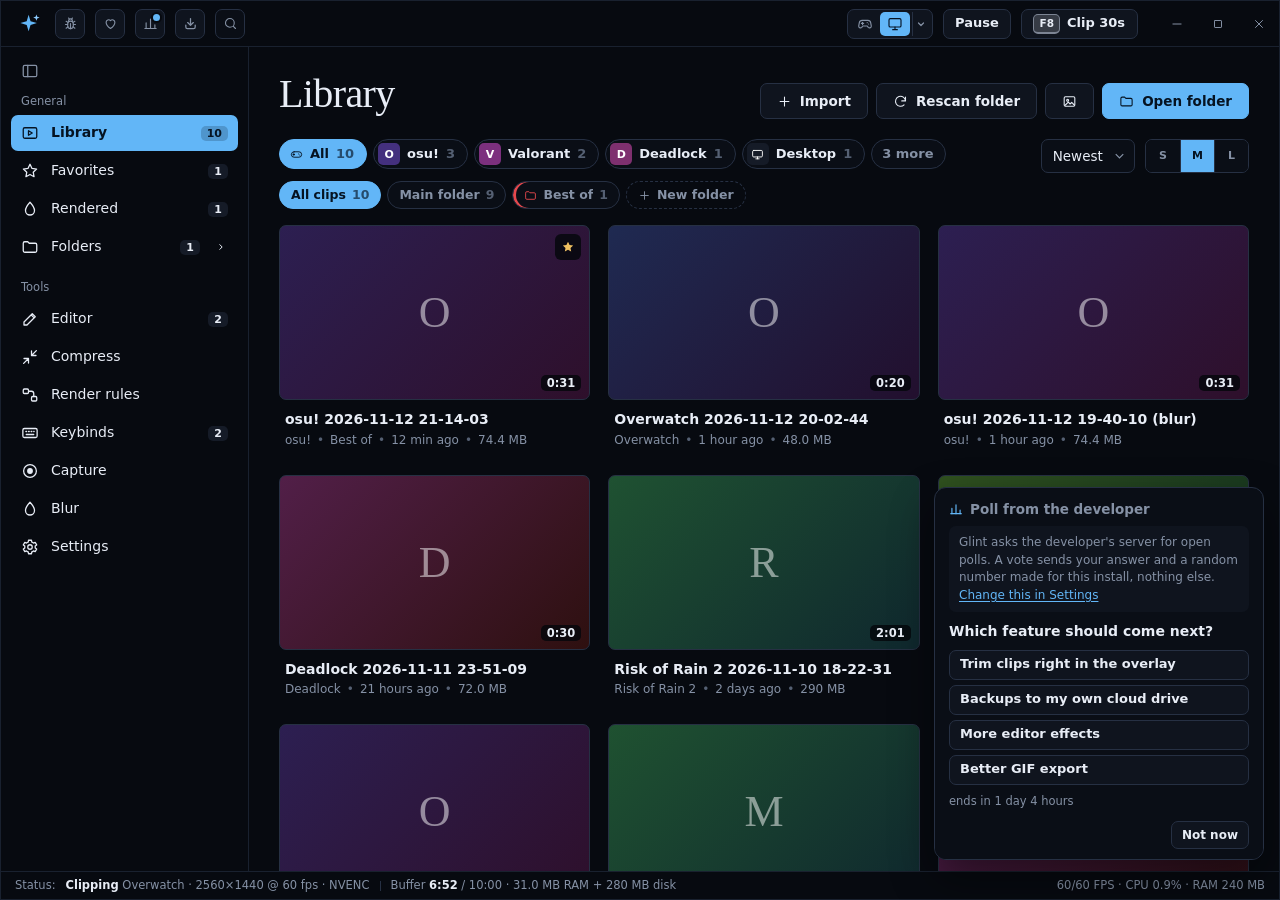
==== ui/index.html @ 8fbc4d4c "Game mode merge: README, changelog, and the border hint for GAME mode - README: the Windows 10 parag" ====
<!doctype html>
<html lang="en">
<head>
<meta charset="utf-8">
<meta name="viewport" content="width=device-width, initial-scale=1">
<title>Glint</title>
<link rel="stylesheet" href="style.css">
<link rel="stylesheet" href="editor.css">
<link rel="stylesheet" href="timeline.css">
<link rel="stylesheet" href="blurpage.css">
<link rel="stylesheet" href="jobs.css">
<link rel="stylesheet" href="importer.css">
<link rel="stylesheet" href="updater.css">
<link rel="stylesheet" href="bugreport.css">
<link rel="stylesheet" href="changelog.css">
<link rel="stylesheet" href="deps.css">
<link rel="stylesheet" href="library2.css">
<link rel="stylesheet" href="capture2.css">
<link rel="stylesheet" href="projects.css">
<link rel="stylesheet" href="compresspage.css">
<link rel="stylesheet" href="colorpick.css">
<link rel="stylesheet" href="naming.css">
<link rel="stylesheet" href="rules.css">
<link rel="stylesheet" href="gif.css">
<link rel="stylesheet" href="upscale.css">
<link rel="stylesheet" href="dropdown.css">
<link rel="stylesheet" href="overlays.css">
<link rel="stylesheet" href="canvas.css">
<link rel="stylesheet" href="keyframes.css">
<link rel="stylesheet" href="audiodev.css">
<link rel="stylesheet" href="capmode.css">
<link rel="stylesheet" href="media.css">
<link rel="stylesheet" href="workspace.css">
<link rel="stylesheet" href="feedback.css">
<link rel="stylesheet" href="clipsound.css">
<link rel="stylesheet" href="monpick.css">
<link rel="stylesheet" href="polls.css"><!-- polls -->
<link rel="stylesheet" href="backdrop.css">
<link rel="stylesheet" href="newtag.css">
<link rel="stylesheet" href="lang/ko.css">
<link rel="stylesheet" href="lang/el.css">
<style id="custom-css"></style>
</head>
<body>
<div id="app">
  <header class="topbar" data-tauri-drag-region>
    <div class="top-left">
      <!-- The logo opens What's new (changelog.js); its tooltip is the version. -->
      <span class="top-logo" id="ver" data-act="whats-new" data-sfx="open" role="button" tabindex="0"><svg class="logo" viewBox="0 0 48 48"><path d="M21 4l4.2 13.8L39 22l-13.8 4.2L21 40l-4.2-13.8L3 22l13.8-4.2z"/><path class="spark" d="M38 3l1.8 5.2L45 10l-5.2 1.8L38 17l-1.8-5.2L31 10l5.2-1.8z"/></svg></span>
      <!-- Filled by bugreport.js, updater.js and jobs.js. -->
      <div id="bug-slot"></div>
      <div id="fb-slot"></div><!-- feedback.js: the heart button -->
      <div id="polls-slot" hidden></div><!-- polls.js: polls from the developer -->
      <div id="update-slot"></div>
      <div id="jobs-slot"></div>
      <!-- An icon until it is clicked (or Ctrl K): it opens while it has the focus or holds text. -->
      <label class="search" id="search">
        <svg viewBox="0 0 24 24"><circle cx="11" cy="11" r="7"/><path d="m20 20-3.5-3.5"/></svg>
        <input id="q" data-sfx="none" type="text" placeholder="Search clips and games" data-i18n-ph="Search clips and games" spellcheck="false" autocomplete="off">
        <kbd>Ctrl K</kbd>
      </label>
    </div>
    <div class="top-actions">
      <!-- The GAME / DESKTOP switch, filled by capmode.js. -->
      <div id="capmode-slot"></div>
      <button id="btn-toggle" class="btn" data-hover>Pause</button>
      <button id="btn-clip" class="btn" data-hover>
        <span class="clip-keys"></span>
        <span class="clip-label">Clip 30s</span>
      </button>
      <!-- Window buttons make no interface sound. -->
      <div class="winctl" data-sfx="none">
        <button data-win="min" aria-label="Minimize"><svg viewBox="0 0 24 24"><path d="M5 12h14"/></svg></button>
        <button data-win="max" aria-label="Maximize"><svg viewBox="0 0 24 24"><rect x="6" y="6" width="12" height="12" rx="1"/></svg></button>
        <button data-win="close" aria-label="Close"><svg viewBox="0 0 24 24"><path d="M6 6l12 12M18 6 6 18"/></svg></button>
      </div>
    </div>
  </header>

  <aside class="side">
    <!-- Folds the sidebar to a strip of icons; it stays the strip's top icon. -->
    <button class="side-toggle" id="side-toggle" data-act="side-toggle"><svg viewBox="0 0 24 24"><rect x="3" y="4.500" width="18" height="15" rx="2"/><path d="M9 4.500v15"/></svg></button>
    <div class="nav-label" data-i18n="General">General</div>
    <!-- Library, Favorites, Rendered, then Folders: a row that unfolds the folder list under it. -->
    <nav id="nav-general"></nav>
    <div class="nav-label" data-i18n="Tools">Tools</div>
    <nav id="nav-tools"></nav>
  </aside>

  <main id="view"></main>

  <footer class="statusbar">
    <span data-i18n="Status:">Status:</span>
    <span id="sb-state">—</span>
    <span class="sb-sep"></span>
    <span id="sb-buffer"></span>
    <span class="sb-right" id="sb-load"></span>
  </footer>
</div>

<div id="selbar" class="selbar" hidden></div>
<div id="menu" class="menu" hidden></div>
<div id="modal" class="modal" hidden></div>
<div id="confirm" class="confirm" hidden></div>
<div id="flash" class="flash" hidden></div>

<script src="i18n.js"></script>
<script src="lang/ko-app.js"></script>
<script src="lang/ko-editor.js"></script>
<script src="lang/ko-update.js"></script>
<script src="lang/ko-buffer.js"></script>
<script src="lang/ko-editor2.js"></script>
<script src="lang/ko-timeline2.js"></script>
<script src="lang/ko-shell.js"></script>
<script src="lang/ko-bug.js"></script>
<script src="lang/ko-marks.js"></script>
<script src="lang/ko-ui3.js"></script>
<script src="lang/ko-trim.js"></script>
<script src="lang/ko-mon.js"></script>
<script src="lang/ko-rel11.js"></script>
<script src="lang/ko-gameaudio.js"></script>
<script src="lang/ko-deps.js"></script>
<script src="lang/ko-ui4.js"></script>
<script src="lang/ko-join.js"></script>
<script src="lang/ko-join2b.js"></script>
<script src="lang/ko-join2.js"></script>
<script src="lang/ko-parts.js"></script>
<script src="lang/ko-lib2.js"></script>
<script src="lang/ko-icons.js"></script>
<script src="lang/ko-cap2.js"></script>
<script src="lang/ko-proj.js"></script>
<script src="lang/ko-projb.js"></script>
<script src="lang/ko-comp.js"></script>
<script src="lang/ko-color.js"></script>
<script src="lang/ko-name2.js"></script>
<script src="lang/ko-ui5.js"></script>
<script src="lang/ko-preset.js"></script>
<script src="lang/ko-ui6.js"></script>
<script src="lang/el-app.js"></script>
<script src="lang/el-editor.js"></script>
<script src="lang/el-update.js"></script>
<script src="lang/el-buffer.js"></script>
<script src="lang/el-editor2.js"></script>
<script src="lang/el-timeline2.js"></script>
<script src="lang/el-shell.js"></script>
<script src="lang/el-bug.js"></script>
<script src="lang/el-marks.js"></script>
<script src="lang/el-ui3.js"></script>
<script src="lang/el-trim.js"></script>
<script src="lang/el-mon.js"></script>
<script src="lang/el-rel11.js"></script>
<script src="lang/el-gameaudio.js"></script>
<script src="lang/el-deps.js"></script>
<script src="lang/el-ui4.js"></script>
<script src="lang/el-join.js"></script>
<script src="lang/el-join2b.js"></script>
<script src="lang/el-join2.js"></script>
<script src="lang/el-parts.js"></script>
<script src="lang/el-lib2.js"></script>
<script src="lang/el-icons.js"></script>
<script src="lang/el-cap2.js"></script>
<script src="lang/el-proj.js"></script>
<script src="lang/el-projb.js"></script>
<script src="lang/el-comp.js"></script>
<script src="lang/el-color.js"></script>
<script src="lang/el-name2.js"></script>
<script src="lang/el-ui5.js"></script>
<script src="lang/el-preset.js"></script>
<script src="lang/el-ui6.js"></script>
<script src="lang/ko-rules.js"></script>
<script src="lang/el-rules.js"></script>
<script src="lang/ko-gif.js"></script>
<script src="lang/el-gif.js"></script>
<script src="lang/ko-upscale.js"></script>
<script src="lang/el-upscale.js"></script>
<script src="lang/ko-drop.js"></script>
<script src="lang/el-drop.js"></script>
<script src="lang/ko-tl3.js"></script>
<script src="lang/el-tl3.js"></script>
<script src="lang/ko-ovl.js"></script>
<script src="lang/el-ovl.js"></script>
<script src="lang/ko-cv.js"></script>
<script src="lang/el-cv.js"></script>
<script src="lang/ko-rc.js"></script>
<script src="lang/el-rc.js"></script> 
<script src="lang/ko-kf.js"></script>
<script src="lang/el-kf.js"></script> 
<script src="lang/ko-aud.js"></script>
<script src="lang/el-aud.js"></script> 
<script src="lang/ko-cap.js"></script>
<script src="lang/el-cap.js"></script>
<script src="lang/ko-tl4.js"></script>
<script src="lang/el-tl4.js"></script>
<script src="lang/ko-tl5.js"></script>
<script src="lang/el-tl5.js"></script>
<script src="lang/ko-tl6.js"></script>
<script src="lang/el-tl6.js"></script>
<script src="lang/ko-pj2.js"></script>
<script src="lang/el-pj2.js"></script>
<script src="lang/ko-tl7.js"></script>
<script src="lang/el-tl7.js"></script>
<script src="lang/ko-tl8.js"></script>
<script src="lang/el-tl8.js"></script>
<script src="lang/ko-pj3.js"></script>
<script src="lang/el-pj3.js"></script>
<script src="lang/ko-tl9.js"></script>
<script src="lang/el-tl9.js"></script>
<script src="lang/ko-zm1.js"></script>
<script src="lang/el-zm1.js"></script>
<script src="lang/ko-sp1.js"></script>
<script src="lang/el-sp1.js"></script>
<script src="lang/ko-ex2.js"></script>
<script src="lang/el-ex2.js"></script>
<script src="lang/ko-rw1.js"></script>
<script src="lang/el-rw1.js"></script>
<script src="lang/ko-lk1.js"></script>
<script src="lang/el-lk1.js"></script>
<script src="lang/ko-ws2.js"></script>
<script src="lang/el-ws2.js"></script>
<script src="lang/ko-med2.js"></script>
<script src="lang/el-med2.js"></script>
<script src="lang/ko-med.js"></script>
<script src="lang/el-med.js"></script>
<script src="lang/ko-ws.js"></script>
<script src="lang/el-ws.js"></script>
<script src="lang/ko-fb.js"></script>
<script src="lang/el-fb.js"></script>
<script src="lang/ko-gd1.js"></script>
<script src="lang/el-gd1.js"></script>
<script src="lang/ko-gd2.js"></script>
<script src="lang/el-gd2.js"></script>
<script src="lang/ko-gd3.js"></script>
<script src="lang/el-gd3.js"></script>
<script src="lang/ko-pl1.js"></script><!-- polls -->
<script src="lang/el-pl1.js"></script>
<script src="mock.js"></script>
<script src="themes.js"></script>
<script src="editmodel.js"></script>
<script src="timeline.js"></script>
<script src="editor.js"></script>
<script src="jobs.js"></script>
<script src="join.js"></script>
<script src="importer.js"></script>
<script src="blurpage.js"></script>
<script src="polish.js"></script>
<script src="library2.js"></script>
<script src="capture2.js"></script>
<script src="projects.js"></script>
<script src="compresspage.js"></script>
<script src="colorpick.js"></script>
<script src="naming.js"></script>
<script src="gif.js"></script>
<script src="upscale.js"></script>
<script src="rules.js"></script>
<script src="overlays.js"></script>
<script src="canvas.js"></script>
<script src="keyframes.js"></script>
<script src="zoom.js"></script>
<script src="audiodev.js"></script>
<script src="capmode.js"></script>
<script src="monpick.js"></script>
<script src="media.js"></script>
<script src="workspace.js"></script>
<script src="feedback.js"></script>
<script src="clipsound.js"></script>
<script src="app.js"></script>
<script src="thumbsrefresh.js"></script><!-- thumbs-refresh -->
<script src="lang/ko-th1.js"></script><!-- thumbs-refresh -->
<script src="lang/el-th1.js"></script><!-- thumbs-refresh -->
<script src="lang/ko-bd1.js"></script>
<script src="lang/el-bd1.js"></script>
<script src="lang/ko-nw1.js"></script>
<script src="lang/el-nw1.js"></script>
<script src="backdrop.js"></script>
<script src="deps.js"></script>
<script src="updater.js"></script>
<script src="polls.js"></script><!-- polls -->
<script src="bugreport.js"></script>
<script src="sfx.js"></script>
<script src="changelog.js"></script>
<script src="newtag.js"></script>
<script src="dropdown.js"></script>
<script src="numbox.js"></script>
</body>
</html>
---- ui/style.css ----
:root {
  --bg: #070a10;
  --panel: #0a0e16;
  --raised: #0f141e;
  --raised-2: #151b27;
  --line: #19212f;
  --line-2: #263043;
  --text: #e8edf6;
  --muted: #8591a5;
  --dim: #556073;
  --accent: #62b6f7;
  --accent-2: #8ccbff;
  --accent-ink: #051322;
  --danger: #f2777a;
  --ok: #5fd39a;
  --warn: #f0c060;
  --radius: 7px;
  --serif: "Instrument Serif", "Sitka Display", "Sitka Heading", Cambria, Georgia, serif;
  --sans: "Geist", "Segoe UI Variable Text", "Segoe UI", system-ui, sans-serif;
  --mono: "Cascadia Mono", Consolas, monospace;
}

* { box-sizing: border-box; }
html, body { height: 100%; margin: 0; }
body {
  background: var(--bg);
  color: var(--text);
  font: 13.5px/1.4 var(--sans);
  overflow: hidden;
  user-select: none;
  -webkit-font-smoothing: antialiased;
}
button, input, select { font: inherit; color: inherit; }
svg { width: 18px; height: 18px; fill: none; stroke: currentColor; stroke-width: 1.7; stroke-linecap: round; stroke-linejoin: round; flex: none; }
/* Selected text takes the theme's accent instead of the system blue. A third of it over the dark
   page keeps the text readable whether the accent is a color or white (the Mono theme). */
::selection { background: color-mix(in srgb, var(--accent) 32%, transparent); color: var(--text); }
::-webkit-scrollbar { width: 10px; }
::-webkit-scrollbar-thumb { background: var(--line-2); border-radius: 6px; border: 2px solid var(--bg); }
::-webkit-scrollbar-thumb:hover { background: color-mix(in srgb, var(--line-2) 72%, var(--text)); }

/* Top bar 46, sidebar 248 (folded 60), status bar 28: the same proportions as Kite. */
#app {
  display: grid;
  grid-template: 46px 1fr 28px / 248px 1fr;
  grid-template-areas: "top top" "side main" "status status";
  height: 100vh;
  border: 1px solid var(--line);
}

/* ---------- top bar ---------- */
/* Gaps and buttons scale with the window width (vw), so the bar still fits on one line at the
   smallest window, also at a large Interface size (980 px at 150% is about 650 CSS px). At 653 px,
   with the search box open (30vw), everything adds up to about 625 px. */
.topbar { grid-area: top; display: flex; align-items: center; justify-content: space-between; gap: 8px; padding: 0 0 0 10px; border-bottom: 1px solid var(--line); }
.top-left { display: flex; align-items: center; gap: clamp(6px, .8vw, 10px); min-width: 0; }
/* The logo sits over the sidebar's icon column: its centre 29 px from the left (10 + 4 + 30 / 2),
   like the nav icons (10 + 10 + 18 / 2) and the sidebar's fold button. Its box is 30 px square
   (the height of the top bar's buttons) so it stays a comfortable target: it opens What's new. */
.top-logo { display: grid; place-items: center; flex: none; width: 30px; height: 30px; margin: 0 0 0 4px; border-radius: var(--radius); }
.top-logo .logo { width: 22px; height: 22px; }
.search { display: flex; align-items: center; gap: 8px; width: 340px; height: 34px; padding: 0 9px 0 11px; background: var(--panel); border: 1px solid var(--line-2); border-radius: var(--radius); color: var(--muted); }
.search > svg { width: 15px; height: 15px; }
/* In the top bar the search box is only its icon until it is clicked or holds text (.open).
   Open, it takes at most 30% of the window and gives way first when the bar runs short.
   Closed it is a 30 px square, the height of the top bar's buttons, with the icon in its centre. */
.topbar .search { flex: 0 1 auto; width: min(320px, 30vw); min-width: 30px; height: 30px; padding: 0 8px 0 10px; overflow: hidden; transition: width .16s ease-out; }
.topbar .search:not(.open) { width: 30px; padding: 0; gap: 0; justify-content: center; cursor: pointer; }
.topbar .search:not(.open):hover { color: var(--text); border-color: color-mix(in srgb, var(--line-2) 72%, var(--text)); }
/* The field is taken out of the row while closed, so nothing pushes the icon off centre. It can still take the focus (Ctrl K, a click on the label). */
.topbar .search { position: relative; }
.topbar .search:not(.open) input { position: absolute; left: 0; top: 0; width: 1px; height: 1px; padding: 0; opacity: 0; pointer-events: none; }
.topbar .search:not(.open) kbd { display: none; }
.topbar .search kbd { font-size: 10px; padding: 1px 5px; }
.search:focus-within { border-color: var(--accent); }
.search input { flex: 1; min-width: 0; background: none; border: 0; outline: 0; color: var(--text); }
.search input::placeholder { color: var(--muted); }
/* Number boxes: the app's own look everywhere. The browser's spin arrows are gone; two small arrows are drawn
   at the right edge and numbox.js makes them step (press, or hold to repeat). The editor's time boxes
   (.ov-time) share the box. A .field keeps its own size; the color picker's small fields have no arrows. */
input[type="number"]::-webkit-inner-spin-button, input[type="number"]::-webkit-outer-spin-button { appearance: none; margin: 0; }
input[type="number"], input.ov-time { appearance: textfield; color: var(--text); background-color: var(--panel); border: 1px solid var(--line-2); border-radius: var(--radius); outline: 0; font-variant-numeric: tabular-nums; }
input[type="number"]:not(.field), input.ov-time { height: 28px; padding: 0 8px; }
input[type="number"]:focus, input.ov-time:focus { border-color: var(--accent); }
input[type="number"]:disabled { opacity: .5; }
input[type="number"]:not([data-native]) { padding-right: 20px; background-image: url("data:image/svg+xml,%3Csvg xmlns='http://www.w3.org/2000/svg' viewBox='0 0 8 16'%3E%3Cpath d='M1.2 6 4 3.2 6.8 6M1.2 10 4 12.8 6.8 10' fill='none' stroke='%238591a5' stroke-width='1.5' stroke-linecap='round' stroke-linejoin='round'/%3E%3C/svg%3E"); background-repeat: no-repeat; background-position: right 6px center; background-size: 8px 16px; }
input[type="number"].nb-arrow { cursor: pointer; }
.cpk input[type="number"] { padding-right: 6px; background-image: none; }
kbd { font: 600 11px var(--sans); padding: 2px 6px; border-radius: 5px; background: var(--raised-2); color: var(--text); border: 1px solid var(--line-2); white-space: nowrap; }
.top-actions { display: flex; align-items: center; gap: clamp(6px, .75vw, 10px); flex: none; height: 100%; }
.top-actions > .btn { padding: 0 clamp(9px, .9vw, 12px); }
.winctl { display: flex; height: 100%; margin-left: clamp(2px, .7vw, 10px); }
.winctl button { width: clamp(34px, 3.2vw, 46px); height: 100%; background: none; border: 0; color: var(--muted); display: grid; place-items: center; cursor: pointer; }
.winctl button:hover { background: var(--raised-2); color: var(--text); }
.winctl button[data-win="close"]:hover { background: #c4313a; color: #fff; }
.winctl svg { width: 14px; height: 14px; }
/* The clip button: an ordinary (not filled) button, "[F8] Clip 30s", the key(s) of its keybind as keycaps
   (app.js renderChrome; its tooltip is the full sentence). A long combination is cut short rather than
   pushing the window buttons away, and in narrow windows the keycaps go: "Clip 30s" alone is short. */
#btn-clip { max-width: 280px; gap: 7px; transition: background-color .12s, border-color .12s, box-shadow .12s; }
#btn-clip .clip-keys { display: inline-flex; align-items: center; gap: 3px; min-width: 0; overflow: hidden; }
#btn-clip .clip-keys[hidden] { display: none; }
#btn-clip .clip-label { flex: none; }
#btn-clip:not(:disabled):hover { background: var(--raised-2); border-color: color-mix(in srgb, var(--accent) 60%, var(--line-2)); box-shadow: 0 0 0 1px color-mix(in srgb, var(--accent) 22%, transparent); }
#btn-clip:not(:disabled):active { background: var(--raised); transform: translateY(1px); }
/* Paused: the button is plainly off, but its keycaps and words stay readable (no .btn:disabled fade). */
#btn-clip:disabled { opacity: 1; color: var(--muted); background: var(--panel); border-color: var(--line-2); }
/* A keycap: its own border, a face a little lighter than the button, a thicker bottom edge. */
#btn-clip .kc { display: inline-grid; place-items: center; flex: none; min-width: 20px; height: 20px; padding: 0 5px; box-sizing: border-box;
  font: 700 10.5px/1 var(--sans); color: var(--text); border-radius: 5px;
  background: color-mix(in srgb, var(--raised-2) 86%, #fff);
  /* One edge color all round, the bottom edge thicker: it used to be darker than the button under it,
     so the keycap seemed to lose its color at the bottom (the owner's report, 0.1.24). */
  border: 1px solid color-mix(in srgb, var(--line-2) 55%, var(--text)); border-bottom-width: 2px; }
#btn-clip:not(:disabled):active .kc { border-bottom-width: 1px; margin-top: 1px; }
#btn-clip:disabled .kc { color: var(--muted); }
@media (max-width: 920px) {
  #btn-clip .clip-keys { display: none; }
}

.btn { display: inline-flex; align-items: center; gap: 8px; height: 34px; padding: 0 14px; background: var(--raised); border: 1px solid var(--line-2); border-radius: var(--radius); font-weight: 600; font-size: 13px; cursor: pointer; white-space: nowrap; }
.btn:hover { background: var(--raised-2); border-color: color-mix(in srgb, var(--line-2) 72%, var(--text)); }
.btn:disabled { opacity: .45; cursor: default; }
.btn.primary { background: var(--accent); border-color: var(--accent); color: var(--accent-ink); }
.btn.primary:hover { background: var(--accent-2); border-color: var(--accent-2); }
.btn.danger:hover { background: #3a1519; border-color: #7a2c33; color: var(--danger); }
.btn.sm { height: 28px; padding: 0 10px; font-size: 12px; }
.btn.wide { width: 100%; justify-content: center; }
.btn svg { width: 15px; height: 15px; }
.btn.sm svg { width: 14px; height: 14px; }
/* Every button in the top bar (bug, update, renders, Pause, Clip) is 30 px high, like the search box. */
.topbar .btn { height: 30px; font-size: 13px; }

/* ---------- sidebar ---------- */
.side { grid-area: side; display: flex; flex-direction: column; padding: 8px 10px 10px; border-right: 1px solid var(--line); overflow-y: auto; overflow-x: hidden; }
.logo { width: 32px; height: 32px; fill: var(--accent); stroke: none; }
.logo .spark { fill: var(--accent-2); }
.nav-label { color: var(--muted); font-size: 11.5px; font-weight: 500; padding: 4px 10px 6px; white-space: nowrap; }
nav { display: flex; flex-direction: column; gap: 2px; margin-bottom: 10px; }
.nav-item { display: flex; align-items: center; gap: 12px; height: 36px; padding: 0 10px; border: 0; border-radius: var(--radius); background: none; font-size: 14px; font-weight: 500; color: var(--text); cursor: pointer; text-align: left; white-space: nowrap; flex: none; }
.nav-item:hover { background: var(--raised); }
.nav-item.active { background: var(--accent); color: var(--accent-ink); font-weight: 600; }
.nav-item span.label { flex: 1; }
.badge { min-width: 20px; padding: 1px 6px; border-radius: 5px; background: var(--raised-2); color: var(--text); font: 700 11px var(--sans); text-align: center; font-variant-numeric: tabular-nums; }
.nav-item.active .badge { background: rgba(5, 19, 34, .2); color: var(--accent-ink); }
/* The Folders row: an ordinary item with an arrow; the folder list unfolds under it. */
.nav-chev { width: 14px; height: 14px; margin-left: 2px; transition: transform .15s; }
.nav-fold[aria-expanded="false"] .nav-chev { transform: rotate(-90deg); }
.nav-sub { display: flex; flex-direction: column; gap: 2px; padding-left: 12px; }
.nav-sub[hidden] { display: none; }
/* Clips are being dragged: show the folders so they can be dropped on one. */
body.moving-clips #app:not(.side-min) .nav-sub[hidden] { display: flex; }
/* The sidebar's own fold button, at its top. 38 px wide from the sidebar's 10 px padding puts its
   icon on the same centre line as the nav icons (10 + 10 + 18 / 2 = 29 px). */
.side-toggle { width: 38px; height: 32px; flex: none; display: grid; place-items: center; margin-bottom: 2px; background: none; border: 0; border-radius: var(--radius); color: var(--muted); cursor: pointer; }
.side-toggle:hover { background: var(--raised-2); color: var(--text); }
/* Sidebar folded to a strip of icons (the button at the top of the sidebar). 60 px less the 1 px
   border leaves 59: the icons are centred 29.5 px from the left, under the top bar's logo. */
#app.side-min { grid-template-columns: 60px 1fr; }
#app.side-min .side { padding: 8px 10px 10px; }
#app.side-min .side-toggle { width: 100%; margin-bottom: 8px; }
#app.side-min .nav-label, #app.side-min .nav-item .label, #app.side-min .nav-item .badge, #app.side-min .nav-chev, #app.side-min .nav-sub { display: none; }
#app.side-min .nav-item { justify-content: center; padding: 0; gap: 0; }
#app.side-min nav { margin-bottom: 8px; padding-bottom: 8px; border-bottom: 1px solid var(--line); }

/* ---------- status bar ---------- */
.statusbar { grid-area: status; display: flex; align-items: center; gap: 10px; padding: 0 14px; border-top: 1px solid var(--line); color: var(--muted); font-size: 11.5px; letter-spacing: 0; white-space: nowrap; }
.statusbar .sb-sep { width: 1px; height: 10px; background: var(--line-2); }
/* Same type as the left side; even-width digits so the numbers do not jitter every second. */
.statusbar .sb-right { margin-left: auto; font-variant-numeric: tabular-nums; }
.statusbar b { color: var(--text); font-weight: 600; }
/* "+1 monitor": other monitors buffered for keybinds; its tooltip lists them. .bad: one of them fails. */
.statusbar .sb-more { cursor: default; }
.statusbar .sb-more.bad { color: var(--warn); }
.statusbar .sb-more svg { width: 12px; height: 12px; margin-right: 3px; vertical-align: -2px; }

/* ---------- main ---------- */
#view { grid-area: main; overflow-y: auto; padding: 26px 30px 36px; position: relative; }
.page-head { display: flex; align-items: flex-end; justify-content: space-between; gap: 16px; margin-bottom: 18px; }
h1 { font: 400 40px/1.05 var(--serif); letter-spacing: -.015em; margin: 0 0 6px; }
.sub { color: var(--muted); font-size: 14.5px; }
.head-actions { display: flex; gap: 8px; padding-bottom: 2px; }
.head-actions .btn { height: 36px; padding: 0 16px; font-size: 13.5px; }

.toolbar { display: flex; align-items: center; gap: 10px; border-bottom: 1px solid var(--line); margin-bottom: 18px; }
.tabs { display: flex; gap: 28px; flex: 1; min-width: 0; overflow: hidden; }
.tab { position: relative; padding: 12px 0 13px; background: none; border: 0; color: var(--muted); font: 700 11px var(--sans); letter-spacing: 0; text-transform: none; cursor: pointer; white-space: nowrap; }
.tab i { font-style: normal; margin-left: 8px; letter-spacing: 0; }
.tab:hover { color: var(--text); }
.tab.active { color: var(--text); }
.tab.active::after { content: ""; position: absolute; left: 0; right: 0; bottom: -1px; height: 2px; background: var(--accent); }
.field { height: 34px; padding: 0 11px; background: var(--panel); border: 1px solid var(--line-2); border-radius: var(--radius); outline: 0; }
.field:focus { border-color: var(--accent); }
select.field { padding-right: 28px; cursor: pointer; appearance: none; background-image: url("data:image/svg+xml,%3Csvg xmlns='http://www.w3.org/2000/svg' viewBox='0 0 12 8'%3E%3Cpath d='M1 1.5 6 6.5l5-5' fill='none' stroke='%238591a5' stroke-width='1.6'/%3E%3C/svg%3E"); background-repeat: no-repeat; background-position: right 10px center; background-size: 9px; }
select.field option { background: var(--raised); }
/* Inner buttons 32 high + the 1 px border = 34, the height of the .field beside it. */
.seg { display: flex; border: 1px solid var(--line-2); border-radius: var(--radius); overflow: hidden; }
.seg button { width: 34px; height: 32px; background: var(--panel); border: 0; border-left: 1px solid var(--line-2); font-weight: 700; font-size: 11px; color: var(--muted); cursor: pointer; }
.seg button:first-child { border-left: 0; }
.seg button.active { background: var(--accent); color: var(--accent-ink); }

/* Card widths are the S / M / L choice and stay as they are; only the gaps and text follow the scale. */
.grid { display: grid; gap: 22px 18px; grid-template-columns: repeat(auto-fill, minmax(var(--card-w, 250px), 1fr)); }
.grid.s { --card-w: 190px; }
.grid.l { --card-w: 340px; }
.card { cursor: pointer; min-width: 0; }
.thumb { position: relative; aspect-ratio: 16 / 9; border-radius: var(--radius); border: 1px solid var(--line-2); background: var(--raised) center / cover no-repeat; overflow: hidden; transition: border-color .12s, transform .12s; }
.card:hover .thumb { border-color: var(--accent); transform: translateY(-2px); }
.thumb .ph { position: absolute; inset: 0; display: grid; place-items: center; font: 400 44px var(--serif); color: rgba(255, 255, 255, .5); }
.thumb .dur { position: absolute; right: 8px; bottom: 8px; padding: 1px 6px; border-radius: 5px; background: rgba(4, 7, 12, .82); font: 600 11.5px var(--sans); }
.thumb .tag { position: absolute; left: 8px; bottom: 8px; padding: 1px 6px; border-radius: 5px; background: var(--accent); color: var(--accent-ink); font: 700 10px var(--sans); letter-spacing: .03em; text-transform: uppercase; }
.thumb .star { position: absolute; right: 8px; top: 8px; width: 26px; height: 26px; border-radius: 6px; background: rgba(4, 7, 12, .82); display: grid; place-items: center; color: var(--warn); }
.thumb .star svg { width: 14px; height: 14px; fill: currentColor; stroke: none; }
.thumb .job { position: absolute; inset: auto 0 0 0; height: 4px; background: rgba(255, 255, 255, .12); overflow: hidden; }
.thumb .job i { display: block; height: 100%; background: var(--accent); }
/* The picture: inline styles in cardHtml fit the whole frame; this only keeps it out of the way of clicks and drags. */
.thumb .thumb-img { pointer-events: none; user-select: none; }
/* Name and details sit in from the card's edges (the thumbnail's rounded corner), not flush with them. */
.card h3 { padding: 0 6px; }
.card p { padding: 0 6px 4px; }
.card h3 { margin: 10px 0 2px; font-size: 14px; font-weight: 600; white-space: nowrap; overflow: hidden; text-overflow: ellipsis; }
/* The name is its own hit area: a click on it does not open the clip, a double click renames it in place. */
.card .ctitle { cursor: default; }
.card h3.editing { overflow: visible; }
.title-edit { display: block; width: calc(100% + 10px); height: 1.45em; margin: 0 -5px; padding: 0 4px; border: 0; border-radius: 4px; outline: 1px solid color-mix(in srgb, var(--accent) 55%, transparent); background: color-mix(in srgb, var(--accent) 14%, transparent); color: var(--text); font: inherit; user-select: text; }
.card p { margin: 0; color: var(--muted); font-size: 12px; white-space: nowrap; overflow: hidden; text-overflow: ellipsis; }
.card p span + span::before { content: "•"; margin: 0 6px; color: var(--dim); }

.empty { margin: 56px auto; max-width: 440px; text-align: center; color: var(--muted); }
.empty h2 { font: 400 26px var(--serif); color: var(--text); margin: 0 0 6px; }
.empty .keys { margin-top: 16px; display: flex; flex-direction: column; gap: 6px; align-items: center; }

/* ---------- settings ---------- */
.section { max-width: 860px; border: 1px solid var(--line); border-radius: 10px; background: var(--panel); margin-bottom: 16px; }
.section > h2 { margin: 0; padding: 12px 18px 11px; font: 600 15.5px var(--sans); color: var(--text); border-bottom: 1px solid var(--line); }
.row { display: flex; align-items: center; justify-content: space-between; gap: 20px; padding: 11px 18px; border-bottom: 1px solid var(--line); }
.row:last-child { border-bottom: 0; }
.row .txt { min-width: 0; }
.row .name { font-weight: 600; }
.row .hint { color: var(--muted); font-size: 12px; margin-top: 2px; }
.row .ctl { display: flex; align-items: center; gap: 8px; flex: none; }
.row .field { min-width: 190px; }
.row input[type="number"].field { min-width: 0; width: 88px; }
.note { max-width: 860px; padding: 10px 14px; border: 1px solid var(--line-2); border-left: 3px solid var(--accent); border-radius: var(--radius); background: var(--panel); color: var(--muted); margin-bottom: 16px; }
.note b { color: var(--text); }
.note.bad { border-left-color: var(--danger); }
.path { font: 12px var(--mono); color: var(--muted); max-width: 340px; overflow: hidden; text-overflow: ellipsis; white-space: nowrap; direction: rtl; text-align: left; }

/* 38 x 22 like Kite's: a 16 px knob 2 px inside the 1 px border, 18 px of travel. */
.switch { position: relative; width: 38px; height: 22px; flex: none; }
.switch input { position: absolute; inset: 0; opacity: 0; cursor: pointer; margin: 0; z-index: 1; }
.switch i { position: absolute; inset: 0; border-radius: 11px; background: var(--raised-2); border: 1px solid var(--line-2); transition: .12s; }
.switch i::after { content: ""; position: absolute; top: 2px; left: 2px; width: 16px; height: 16px; border-radius: 50%; background: var(--muted); transition: .12s; }
.switch input:checked + i { background: var(--accent); border-color: var(--accent); }
.switch input:checked + i::after { left: 18px; background: var(--accent-ink); }

/* keybinds. Every cell has its own grid area, so a row can wrap. The list is the container, so the
   folded sidebar and the Interface size both count. One line while it fits; below that keys,
   action and delete stay on the first line and length (and monitor) move to a second; in the
   narrowest windows (980 px at 150 % with the sidebar open: about 330 px of list) the action
   gets a line of its own too. .multi: several monitors, so clip keybinds pick one (.kb-mon).
   .kb-other: not a clip keybind, no length or monitor, so no second line. */
.kb-list { container-type: inline-size; }
.kb-row { display: grid; grid-template-columns: 188px 1fr 144px 34px; grid-template-areas: "keys act len del"; gap: 8px; align-items: center; padding: 9px 18px; border-bottom: 1px solid var(--line); }
/* "Last 30 min" still fits 128 px; the 16 px it gives up go to the action and monitor. */
.kb-list.multi .kb-row { grid-template-columns: 188px minmax(0, 1fr) 128px minmax(0, 1fr) 34px; grid-template-areas: "keys act len mon del"; }
.kb-row:last-of-type { border-bottom: 0; }
.kb-row > .kb-keys { grid-area: keys; }
.kb-row > .kb-act { grid-area: act; }
.kb-row > .kb-len { grid-area: len; }
.kb-row > .kb-mon { grid-area: mon; }
.kb-row > .kb-del { grid-area: del; }
@container (width < 800px) {
  .kb-list.multi .kb-row { grid-template-columns: minmax(0, 1fr) minmax(0, 1fr) 34px; grid-template-areas: "keys act del" "len mon mon"; }
  .kb-list.multi .kb-row.kb-other { grid-template-areas: "keys act del"; }
}
@container (width < 620px) {
  .kb-list .kb-row { grid-template-columns: minmax(0, 1fr) minmax(0, 1fr) 34px; grid-template-areas: "keys act del" "len . ."; }
  .kb-list.multi .kb-row { grid-template-areas: "keys act del" "len mon mon"; }
  .kb-list .kb-row.kb-other, .kb-list.multi .kb-row.kb-other { grid-template-areas: "keys act del"; }
}
@container (width < 480px) {
  .kb-list .kb-row { grid-template-columns: minmax(0, 1fr) minmax(0, 1.2fr) 34px; grid-template-areas: "keys keys del" "act act act" "len . ."; }
  .kb-list.multi .kb-row { grid-template-columns: minmax(0, 1fr) minmax(0, 1.2fr) 34px; grid-template-areas: "keys keys del" "act act act" "len mon mon"; }
  .kb-list .kb-row.kb-other, .kb-list.multi .kb-row.kb-other { grid-template-areas: "keys keys del" "act act act"; }
}
/* A long combination in a narrow column is cut off rather than pushing the row wider. */
.kb-keys { min-width: 0; overflow: hidden; height: 34px; padding: 0 11px; display: flex; align-items: center; gap: 5px; background: var(--raised); border: 1px solid var(--line-2); border-radius: var(--radius); cursor: pointer; }
.kb-keys:hover { border-color: color-mix(in srgb, var(--line-2) 72%, var(--text)); }
.kb-keys.listening { border-color: var(--accent); color: var(--accent); }
.kb-keys.unset { color: var(--muted); }
.kb-row .field { width: 100%; min-width: 0; }
.icon-btn { width: 34px; height: 34px; display: grid; place-items: center; background: none; border: 1px solid transparent; border-radius: var(--radius); color: var(--muted); cursor: pointer; }
.icon-btn svg { width: 16px; height: 16px; }
.icon-btn:hover { background: var(--raised-2); color: var(--danger); }
.kb-foot { padding: 11px 18px; display: flex; align-items: center; justify-content: space-between; gap: 14px; border-top: 1px solid var(--line); color: var(--muted); font-size: 12.5px; }
.kb-warn { color: var(--warn); font-size: 12px; grid-column: 1 / -1; margin-top: -3px; }
.kb-multi { display: block; margin-top: 3px; } /* the footer's line about several monitors buffered at once */

/* ---------- modal / viewer ---------- */
.modal { position: fixed; inset: 0; z-index: 20; display: grid; place-items: center; background: rgba(3, 5, 9, .78); backdrop-filter: blur(6px); padding: 40px; }
.modal[hidden], .flash[hidden] { display: none; }
.viewer { display: grid; grid-template-columns: minmax(0, 1fr) 280px; width: min(1320px, 100%); max-height: 100%; background: var(--panel); border: 1px solid var(--line-2); border-radius: 12px; overflow: hidden; }
.v-main { background: #000; display: flex; flex-direction: column; min-width: 0; }
.v-side { display: flex; flex-direction: column; gap: 8px; padding: 16px; border-left: 1px solid var(--line); overflow-y: auto; }
.v-title { width: 100%; background: none; border: 1px solid transparent; border-radius: 6px; padding: 3px 6px; margin: -3px -6px 0; font: 400 22px/1.15 var(--serif); outline: 0; }
.v-title:hover, .v-title:focus { border-color: var(--line-2); background: var(--raised); }
/* An "Edit together" draft (join.js): its name is not editable, and the edit pane shows it. */
.v-title.v-draft-title, .v-title.v-draft-title:hover { border-color: transparent; background: none; overflow-wrap: anywhere; }
.e-h.e-h-draft { font-size: 17px; }
.e-draft-note { margin-top: 2px; }
.v-meta { color: var(--muted); font-size: 12.5px; line-height: 1.65; margin-bottom: 4px; }
.v-meta b { color: var(--text); font-weight: 600; }
.v-close { position: absolute; top: 12px; right: 12px; }
.v-sep { height: 1px; background: var(--line); margin: 5px 0; }
.progress { height: 6px; border-radius: 3px; background: var(--raised-2); overflow: hidden; }
.progress i { display: block; height: 100%; background: var(--accent); transition: width .2s; }
/* A job that works but has reported no percent yet (Blur reading the clip in): a short bar that
   keeps moving, so "0 %" does not look stuck. */
.progress.wait i, .thumb .job.wait i { width: 30% !important; transition: none; animation: bar-wait 1.1s ease-in-out infinite alternate; }
@keyframes bar-wait { from { transform: translateX(0); } to { transform: translateX(233.4%); } }
.small { color: var(--muted); font-size: 12px; }

/* player */
.player { position: relative; display: flex; align-items: center; justify-content: center; min-height: 320px; background: #000; }
.player video { width: 100%; max-height: calc(100vh - 200px); display: block; background: #000; cursor: pointer; outline: 0; }
.player:fullscreen video { height: 100vh; max-height: 100vh; }
.player.idle { cursor: none; }
.player.idle .p-ui { opacity: 0; pointer-events: none; }
.p-ui { position: absolute; left: 0; right: 0; bottom: 0; padding: 40px 14px 8px; background: linear-gradient(transparent, rgba(3, 5, 9, .92)); transition: opacity .18s; }
.p-big { position: absolute; left: 50%; top: 50%; width: 64px; height: 64px; margin: -32px 0 0 -32px; border-radius: 50%; background: rgba(7, 10, 16, .72); border: 1px solid rgba(255, 255, 255, .14); display: grid; place-items: center; pointer-events: none; }
.p-big svg { width: 28px; height: 28px; margin-left: 3px; }
.p-bar { position: relative; height: 22px; cursor: pointer; touch-action: none; }
.p-track { position: absolute; left: 0; right: 0; top: 9px; height: 4px; border-radius: 3px; background: rgba(255, 255, 255, .18); overflow: hidden; transition: top .1s, height .1s; }
.p-bar:hover .p-track, .p-bar.drag .p-track { top: 8px; height: 6px; }
.p-buf, .p-prog, .p-range { position: absolute; top: 0; bottom: 0; left: 0; pointer-events: none; }
.p-buf { background: rgba(255, 255, 255, .2); }
.p-range { background: color-mix(in srgb, var(--accent) 38%, transparent); }
.p-prog { background: var(--accent); }
.p-knob { position: absolute; top: 11px; width: 14px; height: 14px; margin: -7px 0 0 -7px; border-radius: 50%; background: #fff; box-shadow: 0 0 0 3px color-mix(in srgb, var(--accent) 35%, transparent); transform: scale(0); transition: transform .1s; pointer-events: none; }
.p-bar:hover .p-knob, .p-bar.drag .p-knob { transform: scale(1); }
.p-h { position: absolute; top: 0; width: 10px; height: 22px; margin-left: -5px; border-radius: 3px; background: #fff; border: 2px solid var(--accent); cursor: ew-resize; }
.p-tip { position: absolute; bottom: 27px; transform: translateX(-50%); padding: 2px 6px; border-radius: 5px; background: rgba(7, 10, 16, .94); border: 1px solid var(--line-2); font: 600 11.5px var(--mono); white-space: nowrap; pointer-events: none; }
.p-big[hidden], .p-h[hidden], .p-range[hidden], .p-tip[hidden], .trim-row[hidden] { display: none; }
.p-row { display: flex; align-items: center; gap: 4px; margin-top: 2px; }
.p-row button { width: 32px; height: 32px; display: grid; place-items: center; background: none; border: 0; border-radius: 6px; color: #fff; cursor: pointer; }
.p-row button:hover { background: rgba(255, 255, 255, .12); }
.p-row button.on { color: var(--accent); }
.p-row button.p-text { width: auto; min-width: 42px; padding: 0 8px; font: 700 12.5px var(--sans); }
.p-row svg { width: 18px; height: 18px; }
.p-clock { margin-left: 8px; font: 600 12.5px var(--mono); color: #dfe6f0; }
.p-row .sp { flex: 1; }
.p-vol { width: 76px; height: 4px; margin: 0 8px 0 2px; appearance: none; border-radius: 2px; background: rgba(255, 255, 255, .28); outline: 0; cursor: pointer; }
.p-vol::-webkit-slider-thumb { appearance: none; width: 12px; height: 12px; border-radius: 50%; background: #fff; }
.trim-row { display: flex; align-items: center; flex-wrap: wrap; gap: 8px; padding: 10px 14px; background: var(--panel); border-top: 1px solid var(--line); color: var(--muted); font-size: 12.5px; }
.trim-row kbd { margin-left: 4px; }
.trim-row b { color: var(--text); font: 600 12.5px var(--mono); }
.trim-row .sp { flex: 1; }
.check { display: inline-flex; align-items: center; gap: 7px; cursor: pointer; }
.check input { accent-color: var(--accent); width: 14px; height: 14px; margin: 0; }

.confirm { position: fixed; inset: 0; z-index: 30; display: grid; place-items: center; background: rgba(3, 5, 9, .62); }
.confirm[hidden] { display: none; }
.confirm-box { width: min(420px, 90vw); padding: 18px 18px 16px; background: var(--panel); border: 1px solid var(--line-2); border-radius: 12px; box-shadow: 0 24px 60px rgba(0, 0, 0, .6); }
.confirm-box p { margin: 0 0 16px; font-size: 14px; line-height: 1.5; overflow-wrap: anywhere; }
.confirm-row { display: flex; justify-content: flex-end; gap: 8px; }
.btn.solid-danger { background: #c4313a; border-color: #c4313a; color: #fff; }
.btn.solid-danger:hover { background: #d9434c; border-color: #d9434c; }

/* Above the 28 px status bar. */
.flash { position: fixed; left: 50%; bottom: 44px; transform: translateX(-50%); z-index: 40; padding: 8px 14px; border-radius: var(--radius); background: var(--raised-2); border: 1px solid var(--line-2); box-shadow: 0 10px 30px rgba(0, 0, 0, .5); font-weight: 600; }
.flash.bad { border-color: #7a2c33; color: var(--danger); }

/* ---------- library: folders, selection, bulk actions ---------- */
.folders { display: flex; flex-wrap: wrap; align-items: center; gap: 6px; margin: -2px 0 16px; }
.folders .sp { flex: 1; }
.chip { display: inline-flex; align-items: center; gap: 6px; height: 28px; max-width: 240px; padding: 0 11px; background: var(--panel); border: 1px solid var(--line-2); border-radius: 999px; color: var(--muted); font-weight: 600; font-size: 12.5px; cursor: pointer; white-space: nowrap; }
.chip span { overflow: hidden; text-overflow: ellipsis; }
.chip svg { width: 13px; height: 13px; }
.chip i { font-style: normal; color: var(--dim); }
.chip:hover { color: var(--text); border-color: color-mix(in srgb, var(--line-2) 72%, var(--text)); }
.chip.active { background: var(--accent); border-color: var(--accent); color: var(--accent-ink); }
.chip.active i { color: inherit; opacity: .65; }
.chip.ghost { background: none; border-style: dashed; }
body.moving-clips .chip:not([data-folder="*"]) { border-style: dashed; border-color: var(--accent); color: var(--text); }
body.moving-clips .chip.drop { border-style: solid; background: color-mix(in srgb, var(--accent) 22%, transparent); }
body.moving-clips, body.moving-clips * { cursor: grabbing !important; }

.thumb .check { position: absolute; left: 8px; top: 8px; width: 24px; height: 24px; border-radius: 6px; border: 1.5px solid rgba(255, 255, 255, .6); background: rgba(4, 7, 12, .62); display: grid; place-items: center; color: transparent; opacity: 0; transition: opacity .12s; }
.thumb .check svg { width: 15px; height: 15px; stroke-width: 3; }
.card:hover .check, .card.sel .check, body.has-sel .check { opacity: 1; }
.thumb .check:hover { border-color: #fff; }
.card.sel .check { background: var(--accent); border-color: var(--accent); color: var(--accent-ink); }
.card.sel .thumb { border-color: var(--accent); box-shadow: 0 0 0 2px var(--accent); }
.card.sel h3 { color: var(--accent); }
body.selecting .card:hover .thumb, body.moving-clips .card:hover .thumb { transform: none; }
.marquee { position: absolute; z-index: 5; border: 1px solid var(--accent); border-radius: 3px; background: color-mix(in srgb, var(--accent) 14%, transparent); pointer-events: none; }
/* Released: it fades out while shrinking a little toward its centre, then app.js removes it. */
.marquee.out { opacity: 0; transform: scale(.95); transition: opacity .15s ease-out, transform .15s ease-out; }

/* Floats 14 px above the 28 px status bar; its .btn.sm buttons are 28 high, the clear button too. */
.selbar { position: fixed; left: 50%; bottom: 42px; transform: translateX(-50%); z-index: 15; display: flex; align-items: center; gap: 6px; padding: 6px 6px 6px 14px; background: var(--raised); border: 1px solid var(--line-2); border-radius: 10px; box-shadow: 0 14px 40px rgba(0, 0, 0, .6); white-space: nowrap; }
.selbar[hidden] { display: none; }
.selbar .muted { color: var(--muted); font-size: 12.5px; margin-right: 8px; }
.selbar .icon-btn { width: 28px; height: 28px; }
.selbar .icon-btn svg { width: 15px; height: 15px; }
body.has-sel .flash { bottom: 94px; }
.menu { position: fixed; z-index: 16; display: flex; flex-direction: column; min-width: 190px; max-width: 290px; max-height: 320px; overflow-y: auto; padding: 5px; background: var(--raised); border: 1px solid var(--line-2); border-radius: 9px; box-shadow: 0 14px 40px rgba(0, 0, 0, .6); }
.menu[hidden] { display: none; }
.menu button { display: flex; align-items: center; gap: 9px; flex: none; height: 30px; padding: 0 9px; background: none; border: 0; border-radius: 6px; font-weight: 600; font-size: 13px; text-align: left; white-space: nowrap; cursor: pointer; }
.menu button span { overflow: hidden; text-overflow: ellipsis; }
.menu button:hover { background: var(--raised-2); }
.menu button svg { width: 14px; height: 14px; color: var(--muted); }
.menu hr { width: auto; margin: 5px 4px; border: 0; border-top: 1px solid var(--line); }
.drag-ghost { position: fixed; left: 0; top: 0; z-index: 50; padding: 5px 10px; border-radius: 7px; background: var(--accent); color: var(--accent-ink); font-weight: 700; font-size: 12.5px; box-shadow: 0 10px 30px rgba(0, 0, 0, .5); pointer-events: none; white-space: nowrap; }
.ask-input { display: block; width: 100%; margin: -4px 0 16px; }
/* Keybinds → "Custom…": minutes and seconds. */
.dur-row { display: flex; gap: 14px; margin: -4px 0 10px; }
.dur-row label { display: flex; align-items: center; gap: 7px; font-size: 13px; color: var(--muted); }
.dur-row .field { width: 74px; }
.dur-note { margin: 0 0 16px; }
.dur-note.bad { color: var(--warn); }
/* The new folder prompt: a row of colors under the name. */
.nf-label { margin: -6px 0 7px; }
.nf-colors { display: flex; flex-wrap: wrap; gap: 8px; margin: 0 0 16px; }
.nf-colors .fc-sw { width: 26px; height: 26px; padding: 0; border-radius: 50%; border: 2px solid transparent; box-shadow: inset 0 0 0 1px rgba(0, 0, 0, .25); cursor: pointer; }
.nf-colors .fc-sw:hover { border-color: var(--muted); background-clip: padding-box; }
.nf-colors .fc-sw.on { border-color: var(--text); background-clip: padding-box; }
.nf-colors .fc-sw:focus-visible { outline: 2px solid var(--accent); outline-offset: 1px; }
/* "No color": an empty ring with a stroke through it. */
.nf-colors .fc-none { background: linear-gradient(to top right, transparent 46%, var(--muted) 46%, var(--muted) 54%, transparent 54%) var(--raised); box-shadow: inset 0 0 0 1px var(--line-2); }
/* Settings → Appearance → Tags on clips. */
.tag-kinds { display: flex; flex-wrap: wrap; justify-content: flex-end; gap: 6px; max-width: 420px; }
body.has-sel #view { padding-bottom: 92px; }

/* ---------- right-click menu ---------- */
.menu.ctx { overflow: visible; max-height: none; min-width: 200px; }
/* Cut / Copy / Paste on a text box (app.js textMenuOpen): above prompts, dialogs and the flash message. */
.menu.text-menu { z-index: 1300; min-width: 150px; }
.menu.text-menu button:disabled { opacity: .45; cursor: default; }
.menu.text-menu button:disabled:hover { background: none; }
/* A menu's header ("5 selected", a part's name): one item's height (30 px, its text centred, so the
   space above and below is even) with the separator under it, drawn like .menu hr (4 px in from each
   side, 5 px to the next item). 4 + 5 px puts the text on the items' left edge, where their icons start. */
.menu-head { display: block; flex: none; height: 31px; margin: 0 4px 5px; padding: 0 5px; border-bottom: 1px solid var(--line); color: var(--muted); font-size: 11px; line-height: 30px; font-weight: 700; letter-spacing: 0; text-transform: none; white-space: nowrap; overflow: hidden; text-overflow: ellipsis; }.menu button.on { color: var(--accent); }
.menu button.on::after { content: "✓"; margin-left: auto; padding-left: 12px; }
.menu button.danger, .menu button.danger svg { color: var(--danger); }
.menu button.danger:hover { background: #3a1519; }
.menu .has-sub { position: relative; display: flex; flex-direction: column; flex: none; }
.menu .chev { margin-left: auto; padding-left: 12px; color: var(--muted); font-size: 15px; font-weight: 400; line-height: 1; }
/* top / bottom -6 px (the menu's 5 px padding + 1 px border) lines the first item up with its parent. */
.menu .submenu { display: none; position: absolute; left: 100%; top: -6px; z-index: 1; flex-direction: column; min-width: 180px; max-width: 280px; max-height: 310px; overflow-y: auto; padding: 5px; background: var(--raised); border: 1px solid var(--line-2); border-radius: 9px; box-shadow: 0 14px 40px rgba(0, 0, 0, .6); }
.menu .has-sub:hover > .submenu { display: flex; }
.menu .has-sub:hover > button { background: var(--raised-2); }
.menu.flip .submenu { left: auto; right: 100%; }
.menu.up .submenu { top: auto; bottom: -6px; }

/* ---------- sidebar folders ---------- */
#nav-folders { max-height: 30vh; overflow-y: auto; }
.nav-item.small { height: 30px; font-size: 13px; gap: 10px; flex: none; }
.nav-item.small svg { width: 15px; height: 15px; }
.nav-item.ghost { color: var(--muted); }
.nav-item span.label { min-width: 0; overflow: hidden; text-overflow: ellipsis; white-space: nowrap; }
body.moving-clips .nav-item[data-folder] { box-shadow: inset 0 0 0 1px var(--accent); }
/* A folder's own color (right-click a folder → Color; app.js fcDeco sets --fc): its icon, and a thin
   bar inside its left edge, in the sidebar, on its chip and in Move to menus. Inside the element, so
   no size changes (the chip rows' one-line fit, library2.js, measures the same widths). */
.fcol > svg:first-child { color: var(--fc); }
.nav-item.fcol, .chip.fcol, .menu button.fcol { box-shadow: inset 3px 0 0 var(--fc); }
.nav-item.active.fcol > svg:first-child, .chip.active.fcol > svg:first-child { color: inherit; }
/* The active folder is lit in its own color instead of the accent (--fc-ink: readable text on it, app.js fcInk).
   Only colors change, so the chip widths the one-line fit measures stay the same. */
.chip.active.fcol, .chip.active.fcol:hover { background: var(--fc); border-color: var(--fc); color: var(--fc-ink, var(--accent-ink)); }
.nav-item.active.fcol, .nav-item.active.fcol:hover { background: var(--fc); color: var(--fc-ink, var(--accent-ink)); }
.nav-item.active.fcol .badge { background: color-mix(in srgb, var(--fc-ink, #000) 18%, transparent); color: var(--fc-ink, var(--accent-ink)); }
/* The Color submenu: a row of swatches, then Custom… and No color. */
.menu .fc-row { display: grid; grid-template-columns: repeat(4, 26px); gap: 7px; padding: 6px 9px 8px; }
.menu .fc-row .fc-sw { width: 26px; height: 26px; padding: 0; border-radius: 50%; border: 2px solid transparent; box-shadow: inset 0 0 0 1px rgba(0, 0, 0, .25); }
.menu .fc-row .fc-sw:hover { border-color: var(--muted); background-clip: padding-box; }
.menu .fc-row .fc-sw.on { border-color: var(--text); }
.menu .fc-row .fc-sw.on::after { content: none; }
.menu .fc-row .fc-sw:focus-visible { outline: 2px solid var(--accent); outline-offset: 1px; }
.menu .fc-item .fc-dot { fill: var(--fc, none); }
.menu button.fc-item[style] svg { color: var(--fc); }
body.moving-clips .nav-item.drop, body.moving-clips .nav-item.ghost.drop { background: color-mix(in srgb, var(--accent) 22%, transparent); box-shadow: inset 0 0 0 1px var(--accent); color: var(--text); }

/* ---------- settings: volume slider, overlay corner picker ---------- */
.range { width: 150px; accent-color: var(--accent); cursor: pointer; }
.range-val { width: 40px; text-align: right; color: var(--muted); font-size: 12.5px; }
.corner-pick { display: grid; grid-template-columns: 1fr 1fr; gap: 3px; width: 76px; height: 48px; padding: 3px; border: 1px solid var(--line-2); border-radius: 7px; background: var(--panel); }
.corner-pick button { position: relative; border: 0; border-radius: 4px; background: none; cursor: pointer; }
.corner-pick button:hover { background: var(--raised-2); }
.corner-pick button i { position: absolute; width: 14px; height: 7px; border-radius: 2px; background: var(--dim); }
.corner-pick button.active i { background: var(--accent); }
.corner-pick button:nth-child(1) i { left: 3px; top: 3px; }
.corner-pick button:nth-child(2) i { right: 3px; top: 3px; }
.corner-pick button:nth-child(3) i { left: 3px; bottom: 3px; }
.corner-pick button:nth-child(4) i { right: 3px; bottom: 3px; }

/* ---------- library: game filter ---------- */
.toolbar.games-bar { align-items: flex-start; border-bottom: 0; margin-bottom: 10px; }
.games { flex: 1; min-width: 0; display: flex; flex-wrap: wrap; gap: 6px; }
.chip.game { height: 30px; padding: 0 12px 0 4px; gap: 7px; font-size: 13px; color: var(--text); }
.chip.game.all, .chip.game.more { padding-left: 10px; }
.chip.game img, .chip.game .gi { width: 22px; height: 22px; flex: none; border-radius: 5px; object-fit: cover; }
.chip.game .gi { display: grid; place-items: center; font: 700 11px var(--sans); color: #fff; }
.chip.game .gi svg { width: 13px; height: 13px; }
.chip.game.active { color: var(--accent-ink); }

/* ---------- settings: themes, custom CSS ---------- */
.themes { display: grid; grid-template-columns: repeat(auto-fill, minmax(136px, 1fr)); gap: 8px; padding: 13px 18px; border-bottom: 1px solid var(--line); }
.theme { display: flex; align-items: center; gap: 9px; height: 38px; padding: 0 11px; border: 1px solid var(--line-2); border-radius: var(--radius); cursor: pointer; font-weight: 600; text-align: left; }
.theme i { width: 14px; height: 14px; flex: none; border-radius: 50%; }
.theme.active { box-shadow: 0 0 0 2px var(--accent); }
.code { display: block; width: calc(100% - 36px); min-height: 150px; margin: 0 18px 14px; padding: 9px 11px; resize: vertical; background: var(--bg); border: 1px solid var(--line-2); border-radius: var(--radius); outline: 0; color: var(--text); font: 12.5px/1.5 var(--mono); user-select: text; }
.code:focus { border-color: var(--accent); }
.row.stack { border-bottom: 0; }

/* ---------- settings: recommended values, custom theme box ---------- */
.field.rec, .switch input.rec + i { border-color: var(--accent); box-shadow: 0 0 0 1px var(--accent); }
.rec-tag { display: inline-block; margin-left: 8px; padding: 0 6px; border: 1px solid var(--accent); border-radius: 999px; color: var(--accent); font-size: 11px; font-weight: 600; vertical-align: 1px; }
.rec-use { margin-left: 8px; padding: 1px 7px; border: 1px dashed var(--accent); border-radius: 999px; background: none; color: var(--accent); font-size: 11px; font-weight: 600; cursor: pointer; vertical-align: 1px; }
.rec-use:hover { background: color-mix(in srgb, var(--accent) 14%, transparent); }
.css-box > summary { display: flex; align-items: center; justify-content: space-between; gap: 14px; padding: 11px 18px; cursor: pointer; list-style: none; }
.css-box > summary::-webkit-details-marker { display: none; }
.css-box > summary::before { content: "›"; margin-right: 8px; color: var(--muted); font-size: 16px; line-height: 1; transition: transform .12s; }
.css-box[open] > summary::before { transform: rotate(90deg); }
.css-box > summary .name { flex: 1; font-weight: 600; }
.css-box > summary .hint { color: var(--muted); font-size: 12px; }
.css-box > summary:hover .name { color: var(--accent-2); }
.css-help { padding: 0 18px 11px; color: var(--muted); }
.css-help p { margin: 0 0 11px; max-width: 760px; }
.css-help code, .row .hint code { padding: 1px 5px; border-radius: 4px; background: var(--raised-2); color: var(--text); font: 12px var(--mono); user-select: text; }
.css-actions { display: flex; flex-wrap: wrap; gap: 6px; margin-bottom: 11px; }

/* Settings page: its search box (a .search, 34 px high like a .field), and the rows and sections a search hides. */
.set-search { width: 250px; max-width: 100%; }
.set-search svg { width: 15px; height: 15px; flex: none; fill: none; stroke: currentColor; stroke-width: 2; stroke-linecap: round; }
#view .section[hidden], #view .section > [hidden], #set-none[hidden] { display: none; }

/* The thanks under the Settings page: plain text, not a setting. */
.credits-text { margin: 22px 4px 8px; font-size: 13px; line-height: 1.6; color: var(--muted); }
---- ui/editor.css ----
/* Clip viewer, player and editor. Loaded after style.css. */

/* ---------- viewer layout: never taller than the window, side column scrolls ---------- */
.viewer { position: relative; max-height: calc(100vh - 80px); }
.v-side { max-height: calc(100vh - 82px); min-height: 0; }
.v-pane { display: flex; flex-direction: column; gap: 10px; flex: 1 0 auto; min-width: 0; }
.viewer.editing .v-info, .viewer:not(.editing) .v-edit { display: none; }
/* Side column buttons may hold long (translated) labels: let them wrap instead of overflowing. */
.v-side .btn.wide { height: auto; min-height: 34px; padding-top: 5px; padding-bottom: 5px; white-space: normal; text-align: center; overflow-wrap: anywhere; }
.v-side .small { overflow-wrap: anywhere; }
.e-bad { color: var(--danger); }
/* Player volume: the bar is filled in the theme color up to the knob (--fill is set by the player). */
.p-vol { background: linear-gradient(to right, var(--accent) var(--fill, 0%), rgba(255, 255, 255, .28) var(--fill, 0%)); }
/* A link inside a sentence, such as "Change Blur settings". */
.text-link { padding: 0; background: none; border: 0; font: inherit; color: var(--accent); text-decoration: underline; text-underline-offset: 2px; cursor: pointer; }
.text-link:hover { color: var(--accent-2); }

/* The side column can be taller than the video: let the player take the spare
   height so the video sits centred instead of leaving a black block below. */
.v-main .player { flex: 1 1 auto; }

/* ---------- edit mode: video on top (shrinks), timeline under it, side column scrolls ---------- */
.viewer.editing { height: calc(100vh - 80px); grid-template-rows: minmax(0, 1fr); }
.viewer.editing .v-main { min-height: 0; overflow: hidden; }
.viewer.editing .player { flex: 1 1 0; min-height: 120px; }
.viewer.editing .player video { position: absolute; inset: 0; width: 100%; height: 100%; max-height: none; object-fit: contain; }
.viewer.editing .player:fullscreen video { height: 100%; }
/* The timeline area: its usual height (--e-tl-min), taller only when the grip under the tracks asks for more
   (--tl-want, set by timeline.js), never so tall that the video gets too small (--e-tl-cap: the editor is
   100vh - 80px tall, the video keeps 140px). A flex column, so the toolbar and the scrollbar stay put and only
   the tracks scroll. (It was display: block with a fixed height, so the .tl layout did not apply: with few
   tracks the empty rest of the area sat under them, with many the toolbar scrolled away.) */
.e-tl { --e-tl-min: clamp(180px, 30vh, 260px); --e-tl-cap: calc(100vh - 220px);
  display: none; position: relative; flex: none; height: auto; min-height: var(--e-tl-min);
  max-height: max(var(--e-tl-min), min(var(--e-tl-cap), var(--tl-want, 0px))); overflow: hidden;
  background: var(--panel); border-top: 1px solid var(--line); color: var(--text); }
.viewer.editing .e-tl { display: flex; flex-direction: column; }
.e-tl-fail { padding: 14px; color: var(--muted); font-size: 12.5px; }

/* ---------- player: theme-safe tints and hidden helpers ---------- */
.p-knob { box-shadow: 0 0 0 3px color-mix(in srgb, var(--accent) 35%, transparent); }
.e-defs, .p-audio { position: absolute; left: 0; top: 0; width: 0; height: 0; overflow: hidden; pointer-events: none; }
.p-row button.p-text.open { background: rgba(255, 255, 255, .12); }

/* A segment whose picture is hidden: black (the player is black behind the video), the audio plays on.
   Opacity, not visibility, so the video still takes clicks (play / pause). */
.player.e-blank video { opacity: 0; }
.e-blank-tag { display: none; position: absolute; left: 12px; top: 12px; z-index: 2; max-width: calc(100% - 24px); padding: 3px 9px; border-radius: 6px; background: rgba(255, 255, 255, .1); color: rgba(255, 255, 255, .75); font-size: 11.5px; font-weight: 600; pointer-events: none; overflow-wrap: anywhere; }
.player.e-blank .e-blank-tag { display: block; }

/* ---------- the whole editor fullscreen (video, timeline, side column) ---------- */
.viewer:fullscreen { width: 100vw; height: 100vh; max-height: none; border: 0; border-radius: 0; }
.viewer:fullscreen::backdrop { background: #000; }
.viewer:fullscreen .v-side { max-height: 100vh; }
.viewer.editing:fullscreen { height: 100vh; }
/* The video takes the extra height; the timeline grows a little, so more rows fit. */
.viewer.editing:fullscreen .e-tl { --e-tl-min: clamp(200px, 30vh, 380px); --e-tl-cap: calc(100vh - 140px); }

/* ---------- dropping audio files on the viewer ---------- */
.e-drop { position: absolute; inset: 0; z-index: 25; display: grid; place-items: center; padding: 24px; background: color-mix(in srgb, var(--bg) 72%, transparent); border: 2px dashed var(--accent); border-radius: 12px; pointer-events: none; }
.e-drop[hidden] { display: none; }
.e-drop-box { max-width: 100%; padding: 12px 18px; border-radius: 10px; background: var(--raised); border: 1px solid var(--line-2); color: var(--text); font-size: 14px; font-weight: 600; text-align: center; overflow-wrap: anywhere; }

/* ---------- speed pop-up ---------- */
.e-pop { position: absolute; z-index: 30; display: flex; flex-direction: column; min-width: 86px; overflow-y: auto; padding: 4px; background: var(--raised); border: 1px solid var(--line-2); border-radius: 10px; box-shadow: 0 14px 40px rgba(0, 0, 0, .6); }
.e-pop button { display: flex; align-items: center; gap: 9px; flex: none; height: 28px; padding: 0 9px; background: none; border: 0; border-radius: 6px; color: var(--text); font: 600 12.5px var(--sans); text-align: left; cursor: pointer; }
.e-pop button:hover { background: var(--raised-2); }
.e-pop button.on { color: var(--accent); }
.e-pop button.on::after { content: ""; width: 6px; height: 6px; margin-left: auto; border-radius: 50%; background: var(--accent); }

/* ---------- shortcuts pop-up ---------- */
.e-keys { position: absolute; inset: 0; z-index: 26; display: grid; place-items: center; padding: 24px; background: color-mix(in srgb, var(--bg) 60%, transparent); }
.e-keys-box { display: flex; flex-direction: column; gap: 8px; width: min(560px, 100%); max-height: 100%; overflow-y: auto; padding: 14px 16px; background: var(--raised); border: 1px solid var(--line-2); border-radius: 12px; box-shadow: 0 14px 40px rgba(0, 0, 0, .6); }
.e-keys-head { display: flex; align-items: center; flex-wrap: wrap; gap: 8px; }
.e-keys-head .e-title { flex: 1 1 auto; font-size: 15px; }
.e-keys-list { display: flex; flex-direction: column; gap: 5px; }
.e-kgroup { margin-top: 7px; padding-top: 7px; border-top: 1px solid var(--line); color: var(--muted); font-size: 11.5px; font-weight: 600; }
.e-kgroup:first-child { margin-top: 0; padding-top: 0; border-top: 0; }
.e-krow { display: grid; grid-template-columns: minmax(0, 2fr) minmax(0, 3fr) auto; align-items: center; gap: 10px; font-size: 12.5px; }
/* The keys of a row are a button: click, then press the new keys. */
.e-kcap { display: flex; flex-wrap: wrap; align-items: center; gap: 4px; min-width: 0; min-height: 28px; padding: 3px 6px; margin-left: -6px; background: none; border: 1px dashed transparent; border-radius: 7px; color: inherit; font: inherit; text-align: left; cursor: pointer; }
.e-kcap:hover { background: var(--raised-2); border-color: var(--line-2); }
.e-krow.listening .e-kcap { border-color: var(--accent); background: color-mix(in srgb, var(--accent) 12%, transparent); }
.e-kwait { color: var(--accent); font-weight: 600; }
.e-knone { color: var(--dim); font-style: italic; }
.e-kplus { color: var(--dim); font-size: 11px; }
.e-kor { width: 6px; }
.e-kwhat { min-width: 0; overflow-wrap: anywhere; }
.e-kreset { height: 24px; padding: 0 8px; font-size: 11.5px; }
.e-kreset:disabled { opacity: .35; cursor: default; }
.e-keys-msg { color: var(--accent); }
.e-keys-msg.e-bad { color: var(--danger); }
.e-keys-msg[hidden] { display: none; }

/* ---------- edit column ---------- */
.e-head { display: flex; align-items: center; flex-wrap: wrap; gap: 6px 8px; }
.e-h { flex: 1 1 auto; min-width: 0; font: 400 22px/1.15 var(--serif); overflow-wrap: anywhere; }
/* Icon buttons in the edit column's header: shortcuts, fullscreen. */
.e-ibtn { flex: none; width: 28px; height: 28px; display: grid; place-items: center; padding: 0; background: none; border: 1px solid var(--line-2); border-radius: var(--radius); color: var(--muted); cursor: pointer; }
.e-ibtn:hover { background: var(--raised-2); color: var(--text); }
.e-ibtn.on { color: var(--accent); border-color: var(--accent); }
.e-ibtn svg { width: 15px; height: 15px; }

/* Color pane: what it applies to. */
.e-target { display: flex; flex-direction: column; align-items: flex-start; gap: 6px; }
.e-target:empty { display: none; }
.e-target-line { color: var(--text); font-weight: 600; }
.e-all { max-width: 100%; height: auto; min-height: 28px; white-space: normal; text-align: left; }
.e-all:disabled { opacity: .45; cursor: default; }
.e-sec { display: flex; flex-direction: column; gap: 7px; padding-top: 10px; border-top: 1px solid var(--line); }
.e-title { display: flex; align-items: center; flex-wrap: wrap; gap: 8px; font-size: 13px; font-weight: 600; }
.e-tag { margin-left: auto; color: var(--muted); font-size: 11.5px; font-weight: 500; }
.e-tag[hidden] { display: none; }
.e-line { display: flex; align-items: center; flex-wrap: wrap; gap: 8px 12px; }
.e-speed { min-width: 72px; justify-content: space-between; gap: 6px; }
.e-speed.open { border-color: var(--accent); }
.e-chev { width: 14px; height: 14px; color: var(--muted); }
.e-note { color: var(--warn, var(--muted)); }

.e-chips { display: flex; flex-wrap: wrap; gap: 6px; }
.e-chip { display: inline-flex; align-items: center; max-width: 100%; min-height: 24px; padding: 0 9px; border-radius: 12px; background: var(--raised); border: 1px solid var(--line-2); color: var(--text); font-size: 12px; font-weight: 600; cursor: pointer; overflow: hidden; text-overflow: ellipsis; white-space: nowrap; }
.e-chip:hover { background: var(--raised-2); }
.e-chip:disabled { opacity: .45; cursor: default; }
.e-chip.on { background: color-mix(in srgb, var(--accent) 18%, transparent); border-color: var(--accent); }
.e-user { gap: 0; padding: 0 3px 0 0; cursor: default; }
.e-user > button { height: 100%; min-width: 0; padding: 0 4px 0 9px; background: none; border: 0; font: inherit; color: inherit; cursor: pointer; overflow: hidden; text-overflow: ellipsis; }
.e-user > .e-x { flex: none; width: 20px; height: 20px; padding: 0; display: grid; place-items: center; border-radius: 50%; color: var(--muted); }
.e-user > .e-x:hover { background: var(--raised-2); color: var(--danger); }
.e-x svg { width: 11px; height: 11px; stroke-width: 2.2; }
.e-save { align-self: flex-start; max-width: 100%; }

/* Label column sized by the longest label (any language), slider takes the rest. */
.e-sliders { display: grid; grid-template-columns: minmax(0, auto) minmax(72px, 1fr) auto; align-items: center; gap: 5px 8px; font-size: 12px; color: var(--muted); }
.e-slider { display: contents; }
.e-slider > span { min-width: 0; overflow-wrap: anywhere; }
.e-slider output { min-width: 38px; text-align: right; font: 600 11.5px var(--mono); color: var(--text); }
/* Temperature (0.1.45): "Cool" and "Warm" under the ends of its slider. */
.e-slider .e-ends { grid-column: 2; display: flex; justify-content: space-between; margin-top: -5px; font-size: 10.5px; color: var(--muted); }

.v-edit input[type="range"] { width: 100%; height: 4px; margin: 0; appearance: none; border-radius: 2px; background: var(--raised-2); outline: 0; cursor: pointer; }
.v-edit input[type="range"]:disabled { opacity: .45; cursor: default; }
.v-edit input[type="range"]::-webkit-slider-thumb { appearance: none; width: 13px; height: 13px; border-radius: 50%; background: var(--text); border: 2px solid var(--accent); }
.v-edit input[type="range"]:focus-visible::-webkit-slider-thumb { box-shadow: 0 0 0 3px color-mix(in srgb, var(--accent) 35%, transparent); }

.e-export .btn + .btn { margin-top: -2px; }
.e-prog { display: flex; flex-direction: column; gap: 5px; }
/* "Replace the original clip" in the Export box. */
.e-replace { font-size: 13px; }
.e-replace input:disabled + span { opacity: .6; }
.e-replace-note { margin-top: -4px; }

/* Arrows beside the viewer: the previous and the next clip of the library's list. They sit in
   the backdrop's margin (the viewer clips its own overflow), and go away while editing. */
.v-nav { position: fixed; top: 50%; z-index: 21; width: 34px; height: 64px; margin-top: -32px; display: grid; place-items: center; padding: 0; border: 1px solid var(--line-2); border-radius: 10px; background: color-mix(in srgb, var(--panel) 82%, transparent); color: var(--muted); cursor: pointer; transition: color .12s, background .12s, border-color .12s; }
.v-nav svg { width: 22px; height: 22px; fill: none; stroke: currentColor; stroke-width: 2; stroke-linecap: round; stroke-linejoin: round; }
.v-nav:hover { color: var(--text); background: var(--raised); border-color: color-mix(in srgb, var(--line-2) 60%, var(--text)); }
.v-nav:focus-visible { outline: 2px solid var(--accent); outline-offset: 2px; }
/* Just outside the viewer's left and right edges (0.1.25; they sat at the window's edges). The viewer is
   centred and min(1320px, 100% of the modal's width less its 40px padding) wide; in a narrow window the
   arrows stay inside that padding. */
.v-nav-prev { left: max(3px, calc((100vw - min(1320px, 100vw - 80px)) / 2 - 44px)); }
.v-nav-next { right: max(3px, calc((100vw - min(1320px, 100vw - 80px)) / 2 - 44px)); }

/* Watching a clip fullscreen: #modal is the fullscreen element (editor.js P.fullscreen) and carries `.fs`.
   The video fills the screen, the side column is gone, and the arrows show while the controls do
   (the player is not `.idle`), a little see-through (`--nav-op`, Settings → Appearance). */
#modal.fs { padding: 0; background: #000; backdrop-filter: none; }
#modal.fs::backdrop { background: #000; }
#modal.fs .viewer { width: 100vw; height: 100vh; max-height: none; grid-template-columns: minmax(0, 1fr); border: 0; border-radius: 0; }
#modal.fs .v-side { display: none; }
#modal.fs .v-main { height: 100vh; }
#modal.fs .player { height: 100vh; min-height: 0; }
#modal.fs .player video { width: 100%; height: 100vh; max-height: 100vh; }
#modal.fs .v-nav { opacity: var(--nav-op, .6); transition: opacity .18s, color .12s, background .12s, border-color .12s; }
#modal.fs .v-nav:hover, #modal.fs .v-nav:focus-visible { opacity: 1; }
#modal.fs:has(.player.idle) .v-nav { opacity: 0; pointer-events: none; }
#modal.fs .v-nav-prev { left: 14px; }
#modal.fs .v-nav-next { right: 14px; }
.modal:has(.viewer.editing) .v-nav, .modal:has(.viewer.pj-on) .v-nav { display: none; }

/* The shortcuts dialog's search box (0.1.33), between the title and the buttons; rows a search hides. */
.e-keys-head .e-title { flex: 0 0 auto; margin-right: 4px; }
.e-keys-search { flex: 1 1 150px; width: auto; min-width: 120px; height: 30px; }
.e-keys-search svg { width: 14px; height: 14px; flex: none; fill: none; stroke: currentColor; stroke-width: 2; stroke-linecap: round; }
.e-keys-list > [hidden], .e-keys-none[hidden] { display: none; }
---- ui/timeline.css ----
/* The editor's timeline. Loaded after style.css. */
/* Row heights live in timeline.js (tlRulerH 26, tlVideoH 56, tlAudioH 50, the last two times the grip's factor) and are set inline. */

.tl { --tl-head: 184px; display: flex; flex-direction: column; min-width: 0; background: var(--panel); border-top: 1px solid var(--line); color: var(--text); font-size: 12.5px; }

/* ---------- toolbar ---------- */
.tl-bar { display: flex; align-items: center; flex-wrap: wrap; gap: 2px; min-width: 0; padding: 6px 10px; border-bottom: 1px solid var(--line); }
.tl-btn { flex: none; width: 30px; height: 30px; padding: 0; display: grid; place-items: center; background: none; border: 1px solid transparent; border-radius: 6px; color: var(--text); cursor: pointer; }
.tl-btn:hover:not(:disabled) { background: var(--raised-2); }
.tl-btn:disabled { opacity: .35; cursor: default; }
.tl-btn.on { color: var(--accent); }
.tl-btn[aria-pressed="true"] { background: color-mix(in srgb, var(--accent) 16%, transparent); border-color: color-mix(in srgb, var(--accent) 45%, transparent); }
.tl-btn svg { width: 17px; height: 17px; }
.tl-sep { flex: none; width: 1px; height: 18px; margin: 0 6px; background: var(--line-2); }
.tl-sp { flex: 1 1 0; min-width: 8px; }
.tl-level { display: inline-flex; align-items: center; gap: 6px; height: 30px; min-width: 0; padding: 0 4px 0 8px; color: var(--muted); }
.tl-level svg { width: 15px; height: 15px; }
.tl-level.off { opacity: .4; }
.tl-level .tl-range { flex: 0 1 96px; width: 96px; }
.tl-add { flex: 0 1 auto; min-width: 0; max-width: 45%; }
.tl-add span { min-width: 0; overflow: hidden; text-overflow: ellipsis; }

.tl-range { min-width: 36px; height: 4px; margin: 0; appearance: none; border-radius: 2px; background: var(--raised-2); outline: 0; cursor: pointer; }
.tl-range::-webkit-slider-thumb { appearance: none; width: 12px; height: 12px; border-radius: 50%; background: var(--text); border: 2px solid var(--accent); }
.tl-range:focus-visible::-webkit-slider-thumb { box-shadow: 0 0 0 3px color-mix(in srgb, var(--accent) 35%, transparent); }
.tl-range:disabled { cursor: default; }
.tl-pct { flex: none; min-width: 4.6ch; text-align: right; white-space: nowrap; font: 600 11.5px var(--mono); color: var(--text); }

/* ---------- tracks ---------- */
/* Only the tracks scroll: as tall as they are, shrinking (and scrolling) when the area (the host, see .e-tl in editor.css) is shorter. */
.tl-bar, .tl-sbar, .tl-grip { flex: none; }.tl-body { flex: 0 1 auto; min-height: 0; display: grid; grid-template-columns: var(--tl-head) minmax(0, 1fr); overflow-x: hidden; overflow-y: auto; }
.tl-heads { min-width: 0; border-right: 1px solid var(--line); background: var(--panel); }
.tl-corner { position: sticky; top: 0; z-index: 3; height: 26px; background: var(--panel); box-shadow: inset 0 -1px 0 var(--line); }
.tl-head { display: flex; flex-direction: column; justify-content: center; gap: 3px; min-width: 0; padding: 0 8px 0 4px; box-shadow: inset 0 -1px 0 var(--line); }
.tl-head-video { flex-direction: row; align-items: center; justify-content: flex-start; padding-left: 12px; color: var(--muted); }
.tl-head-video svg { width: 20px; height: 20px; }
.tl-hline { display: flex; align-items: center; gap: 4px; min-width: 0; }
.tl-hname { flex: 1 1 auto; min-width: 0; overflow: hidden; text-overflow: ellipsis; white-space: nowrap; font-weight: 600; }
.tl-head .tl-btn { width: 24px; height: 24px; }
.tl-head .tl-btn svg { width: 15px; height: 15px; }
.tl-head .tl-range { flex: 1 1 auto; width: auto; margin-left: 6px; }
.tl-head.off .tl-hname, .tl-head.off .tl-pct { color: var(--dim); }
.tl-head.off .tl-hmute { color: var(--muted); }
.tl-head.off .tl-range { opacity: .45; }
.tl-hx:hover:not(:disabled) { color: var(--danger); }

/* overflow: clip (not hidden) so the sticky ruler still sticks to .tl-body */
.tl-lanes { position: relative; min-width: 0; overflow: clip; }
.tl-ruler { position: sticky; top: 0; z-index: 3; height: 26px; background: var(--panel); cursor: pointer; }
.tl-ruler canvas, .tl-lane canvas { display: block; width: 100%; height: 100%; }
.tl-lane { box-shadow: inset 0 -1px 0 var(--line); }
.tl-lanes[data-tl-cur="grab"] { cursor: grab; }
.tl-lanes[data-tl-cur="resize"] { cursor: col-resize; }

.tl-marks { position: absolute; inset: 0; z-index: 2; pointer-events: none; }
.tl-cut { position: absolute; left: 0; bottom: 0; width: 12px; margin-left: -6px; pointer-events: auto; cursor: col-resize; }
.tl-cut::before { content: ""; position: absolute; left: 5px; top: 0; bottom: 0; width: 2px; border-radius: 1px; background: var(--text); opacity: .7; }
.tl-cut b { position: absolute; left: 1px; top: 2px; width: 10px; height: 18px; border-radius: 4px; background: var(--text); box-shadow: 0 1px 4px rgba(0, 0, 0, .5); }
.tl-cut b::after { content: ""; position: absolute; left: 3px; top: 5px; width: 4px; height: 8px; border-left: 1px solid var(--bg); border-right: 1px solid var(--bg); }
.tl-cut:hover::before, .tl-cut.drag::before { background: var(--accent-2); opacity: 1; }
.tl-cut:hover b, .tl-cut.drag b { background: var(--accent-2); }
.tl-ph { position: absolute; left: 0; top: 0; bottom: 0; width: 2px; margin-left: -1px; background: var(--accent); box-shadow: 0 0 0 1px color-mix(in srgb, var(--bg) 45%, transparent); }
.tl-ph-k { position: absolute; left: 0; top: 3px; width: 13px; height: 20px; margin-left: -6.5px; background: var(--accent); clip-path: polygon(0 0, 100% 0, 100% 62%, 50% 100%, 0 62%); cursor: ew-resize; }
.tl-tip { position: absolute; left: 0; top: 2px; z-index: 5; padding: 1px 7px; border-radius: 5px; background: var(--raised-2); border: 1px solid var(--line-2); font: 600 11.5px var(--mono); white-space: nowrap; pointer-events: none; }
.tl-tip[hidden] { display: none; }

/* Joints (cut parts hidden): where something was cut out. The line itself is drawn on the canvases; this is the hover / right-click target. */
.tl-joint { position: absolute; left: 0; bottom: 0; width: 8px; margin-left: -4px; pointer-events: auto; cursor: context-menu; }
.tl-joint b { position: absolute; left: 0; top: 2px; width: 8px; height: 8px; border-radius: 2px; background: var(--warn); transform: rotate(45deg); box-shadow: 0 1px 3px rgba(0, 0, 0, .5); opacity: .85; }
.tl-joint:hover b { opacity: 1; }

/* Trim brackets: [ where the kept part starts, ] where it ends (left: 0 + translateX = that moment). A 4 px bar the
   height of the rows with 10 px arms pointing inward. The 16 px hit area is centred on the moment (more with the arms);
   the cut handles come later in .tl-marks, so a cut point just inside a bracket stays on top and grabbable. */
.tl-trim { position: absolute; left: 0; bottom: 0; width: 16px; margin-left: -8px; pointer-events: auto; cursor: ew-resize; filter: drop-shadow(0 1px 2px rgba(0, 0, 0, .55)); }
.tl-trim b, .tl-trim::before, .tl-trim::after { position: absolute; background: var(--accent); border-radius: 2px; }
.tl-trim b { top: 1px; bottom: 1px; width: 4px; }
.tl-trim::before, .tl-trim::after { content: ""; width: 10px; height: 4px; }
.tl-trim::before { top: 1px; }
.tl-trim::after { bottom: 1px; }
.tl-trim.s b, .tl-trim.s::before, .tl-trim.s::after { left: 8px; }   /* bar and arms on the kept side, right of the moment */
.tl-trim.e b { left: 4px; }                                          /* bar left of the moment */
.tl-trim.e::before, .tl-trim.e::after { left: -2px; }                /* arms reaching 10 px left of it */
.tl-trim:hover b, .tl-trim:hover::before, .tl-trim:hover::after,
.tl-trim.drag b, .tl-trim.drag::before, .tl-trim.drag::after { background: var(--accent-2); }

/* Bookmarks: a small swallowtail flag on the ruler (left edge = the moment) over a thin dashed line through the rows.
   Accent like the playhead, but a flag to the right of a 1 px dashed line, where the playhead is a centred knob on a solid 2 px line. */
.tl-bmks { position: absolute; inset: 0; pointer-events: none; }
.tl-bmk { position: absolute; left: 0; top: 0; width: 16px; height: 26px; margin-left: -5px; pointer-events: auto; cursor: pointer; }
.tl-bmk::before { content: ""; position: absolute; left: 4.5px; top: 3px; bottom: 0; width: 1.5px; border-radius: 1px; background: var(--accent); }
.tl-bmk b { position: absolute; left: 5px; top: 3px; width: 10px; height: 9px; background: var(--accent); clip-path: polygon(0 0, 100% 0, 68% 50%, 100% 100%, 0 100%); filter: drop-shadow(0 1px 1px rgba(0, 0, 0, .45)); }
.tl-bmk:hover b, .tl-bmk:hover::before { background: var(--accent-2); }
.tl-bml { position: absolute; left: 0; bottom: 0; width: 1px; margin-left: -0.5px; opacity: .75; pointer-events: none;
  background: repeating-linear-gradient(to bottom, var(--accent) 0 4px, transparent 4px 7px); }

/* Clip blocks ("Edit together"): the strip above the video row (drawn on its canvas), its header, and the
   drop marker while a block is dragged (left: 0 + translateX = the gap it would go to). */
.tl-head-parts { flex-direction: row; align-items: center; justify-content: flex-start; padding-left: 12px; color: var(--muted); font-size: 11.5px; font-weight: 600; white-space: nowrap; overflow: hidden; text-overflow: ellipsis; }
.tl-pdrop { position: absolute; left: 0; bottom: 0; width: 4px; margin-left: -2px; border-radius: 2px; background: var(--accent-2, var(--accent)); box-shadow: 0 0 0 1px color-mix(in srgb, var(--bg) 55%, transparent), 0 0 8px color-mix(in srgb, var(--accent) 60%, transparent); pointer-events: none; }
.tl-pdrop[hidden] { display: none; }
.tl-pdrop.same { opacity: .35; }

/* Rubber band selection. Position and size are set inline (left / top + width / height inside .tl-lanes). */
.tl-band { position: absolute; left: 0; top: 0; z-index: 4; border: 1px solid var(--accent); border-radius: 3px; background: color-mix(in srgb, var(--accent) 14%, transparent); pointer-events: none; }
.tl-band[hidden] { display: none; }
/* Released: it fades and shrinks toward its middle before it is hidden (`scale` leaves the positioning transform alone). */
.tl-band.out { opacity: 0; transform: scale(.95); transition: opacity .15s ease-out, transform .15s ease-out; } /* as the Library's .marquee.out: it shrinks around its own middle (positioned with left / top) */

.tl.tl-dragging, .tl.tl-dragging * { cursor: grabbing !important; }
.tl.tl-dragging[data-tl-drag="cut"], .tl.tl-dragging[data-tl-drag="cut"] *,
.tl.tl-dragging[data-tl-drag="left"], .tl.tl-dragging[data-tl-drag="left"] *,
.tl.tl-dragging[data-tl-drag="right"], .tl.tl-dragging[data-tl-drag="right"] * { cursor: col-resize !important; }
.tl.tl-dragging[data-tl-drag="seek"], .tl.tl-dragging[data-tl-drag="seek"] *,
.tl.tl-dragging[data-tl-drag="trim"], .tl.tl-dragging[data-tl-drag="trim"] * { cursor: ew-resize !important; }
.tl.tl-dragging[data-tl-drag="click"], .tl.tl-dragging[data-tl-drag="click"] *,
.tl.tl-dragging[data-tl-drag="band"], .tl.tl-dragging[data-tl-drag="band"] * { cursor: default !important; }

/* ---------- right-click menu ---------- */
/* It is a .menu.ctx (style.css) appended to <body>; above the viewer modal (z-index 20), below confirm dialogs (30). */
.menu.ctx.tl-menu { z-index: 28; max-height: calc(100vh - 16px); overflow-y: auto; } /* no submenus, so it may scroll in a short window */
.tl-menu .tl-mlevel { display: flex; align-items: center; flex-wrap: wrap; gap: 4px 10px; flex: none; min-height: 34px; padding: 4px 6px 4px 10px; font-weight: 600; }
.tl-menu .tl-mlevel > svg { flex: none; width: 15px; height: 15px; color: var(--muted); }
.tl-menu .tl-mchips { display: flex; gap: 3px; margin-left: auto; }
.tl-menu .tl-mchips button { height: 26px; padding: 0 7px; gap: 0; border: 1px solid var(--line-2); border-radius: 6px; font: 600 11.5px var(--mono); color: var(--text); }
.tl-menu .tl-mchips button.on { background: color-mix(in srgb, var(--accent) 22%, transparent); border-color: var(--accent); color: var(--text); }
.tl-menu .tl-mchips button.on::after { content: none; }
.tl-menu button:focus-visible { outline: 2px solid var(--accent); outline-offset: -2px; }

/* ---------- horizontal scrollbar under the lanes ---------- */
.tl-sbar { display: grid; grid-template-columns: var(--tl-head) minmax(0, 1fr); border-top: 1px solid var(--line); }
.tl-scroll { height: 12px; overflow-x: auto; overflow-y: hidden; }
.tl-scroll::-webkit-scrollbar { height: 10px; }
.tl-spacer { height: 1px; }

/* ---------- the grip under the tracks: drag down for taller rows, up for shorter, double-click for the usual ---------- */
.tl-grip { position: relative; display: grid; place-items: center; height: 10px; cursor: ns-resize; touch-action: none; }
.tl-grip span { width: 38px; height: 4px; border-radius: 2px; background: var(--line-2); transition: background .12s, width .12s; }
.tl-grip:hover span, .tl.tl-dragging[data-tl-drag="rows"] .tl-grip span { width: 54px; background: var(--accent); }
.tl.tl-dragging[data-tl-drag="rows"], .tl.tl-dragging[data-tl-drag="rows"] * { cursor: ns-resize !important; }

/* A file row's "plays through cuts" switch in its head (timeline.js). */
.tl-hthru.on { color: var(--accent); }

/* ---------- 0.1.35: timecode, editor-style row names (V2 / V1 / A1), overlay rows, the "+" under the heads ---------- */
.tl-tc { flex: none; min-width: 9ch; height: 26px; margin-right: 6px; padding: 0 8px; display: inline-flex; align-items: center; justify-content: center; border-radius: 6px; background: var(--bg); border: 1px solid var(--line-2); font: 600 12.5px var(--mono); color: var(--text); font-variant-numeric: tabular-nums; }
.tl-htag { flex: none; min-width: 24px; height: 18px; padding: 0 4px; display: inline-grid; place-items: center; border-radius: 4px; background: var(--raised-2); color: var(--muted); font: 700 10.5px var(--mono); letter-spacing: 0; }
.tl-head-video { gap: 8px; padding-left: 4px; }
.tl-head-video .tl-hname { color: var(--muted); font-weight: 600; }
.tl-head-ov, .tl-head-add { flex-direction: row; align-items: center; justify-content: flex-start; gap: 8px; color: var(--muted); font-size: 11.5px; }
.tl-head-ov .tl-hname, .tl-head-add .tl-hname { font-weight: 600; }
.tl-head-add { height: 32px; box-shadow: none; }
.tl-head-add .tl-btn { width: 24px; height: 24px; border: 1px dashed var(--line-2); }
.tl-head-add .tl-btn:hover { color: var(--accent); border-color: var(--accent); }
.tl-head-add .tl-btn svg { width: 14px; height: 14px; }
/* 0.1.36: the blade tool's pointer over the rows (a razor; crosshair where SVG cursors are not drawn), and a gap's edge drag. */
.tl-lanes[data-tl-tool="blade"] .tl-lane[data-tl-lane="video"], .tl-lanes[data-tl-tool="blade"] .tl-lane[data-tl-kind="ov"] {
  cursor: url("data:image/svg+xml,%3Csvg xmlns='http://www.w3.org/2000/svg' width='24' height='24' viewBox='0 0 24 24'%3E%3Cpath d='M4 20 13 11M13 11l6-6a2.1 2.1 0 0 0-3-3l-6 6zM8 8l8 8' fill='none' stroke='%23000' stroke-width='4' stroke-linecap='round' stroke-linejoin='round'/%3E%3Cpath d='M4 20 13 11M13 11l6-6a2.1 2.1 0 0 0-3-3l-6 6zM8 8l8 8' fill='none' stroke='%23fff' stroke-width='2' stroke-linecap='round' stroke-linejoin='round'/%3E%3C/svg%3E") 4 20, crosshair;
}
.tl.tl-dragging[data-tl-drag="gap-edge"], .tl.tl-dragging[data-tl-drag="gap-edge"] * { cursor: col-resize !important; }

/* 0.1.37: pieces have their own end handles; the brackets of the kept span and "Hide cut parts" are gone. */
.tl .tl-trim[hidden], .tl .tl-btn[hidden] { display: none; }
.tl-lanes[data-tl-cur="limit"] { cursor: not-allowed; }
.tl.tl-dragging[data-tl-drag="piece-end"], .tl.tl-dragging[data-tl-drag="piece-end"] * { cursor: col-resize !important; }
.tl.tl-dragging.tl-limit[data-tl-drag="piece-end"], .tl.tl-dragging.tl-limit[data-tl-drag="piece-end"] * { cursor: not-allowed !important; }

/* 0.1.38, a project that references its clips: the last picture held while the video takes another clip's file, and
   the label on a missing clip's black picture. Both live in the player (ui/editor.js). */
.player .e-hold { position: absolute; z-index: 0; pointer-events: none; }
/* Gapless cuts (0.1.41, editor.js): the second video waits at the next piece's first frame, unseen and unheard. It
   lies exactly where the shown one does (so a swap shows it in place); outside the editor it takes no room. */
.player video.e-standby { display: none; }
.viewer.editing .player video.e-standby { display: block; visibility: hidden; pointer-events: none; }
.player .e-hold[hidden], .player .e-missing-tag[hidden] { display: none; }
.player .e-missing-tag { position: absolute; left: 50%; top: 50%; transform: translate(-50%, 44px); z-index: 2; text-align: center; max-width: calc(100% - 24px); padding: 3px 9px; border-radius: 6px; background: rgba(255, 255, 255, .1); color: rgba(255, 255, 255, .8); font-size: 11.5px; font-weight: 600; pointer-events: none; overflow-wrap: anywhere; }

/* After the video the player is black (editor.js adds e-blank and e-after): not "Video hidden in this segment". */
.player.e-after .e-blank-tag { display: none; }
.tl-lane[data-tl-kind="ov"] { background: color-mix(in srgb, var(--bg) 35%, transparent); }

/* 0.1.39: an audio clip dragged onto another audio row (or under the last one: a new row). */
.tl-lane.tl-drop-to { box-shadow: inset 0 0 0 2px var(--accent-2, var(--accent)); }
.tl-rows.tl-drop-new { box-shadow: inset 0 -3px 0 var(--accent-2, var(--accent)); }

/* Rows by role (0.1.44): the quiet line offering "Simplify the audio rows", and the "Every track" switch. */
.tl-rowsbar { display: flex; align-items: center; gap: 8px; padding: 4px 10px; font-size: 12px; color: var(--muted); border-bottom: 1px solid var(--line); }
.tl-rowsbar[hidden] { display: none; }
.tl-rowsbar .tl-rows-msg { flex: 0 1 auto; overflow: hidden; text-overflow: ellipsis; white-space: nowrap; }
.tl-rowsbar .tl-rows-x { margin-left: auto; }
.tl-head-add { flex-wrap: wrap; }
.tl-rmode { margin-left: auto; padding: 1px 7px; border: 1px solid var(--line-2); border-radius: 999px; background: transparent; color: var(--muted); font: inherit; font-size: 11px; cursor: pointer; }
.tl-rmode.on { border-color: var(--accent); color: var(--text); }
.tl-rmode[hidden] { display: none; }
---- ui/blurpage.css ----
/* The Blur settings page. Loaded after style.css. Everything is scoped to .bp-page. */

/* Section titles use the app-wide style from style.css. */

/* Live preview: sticks to the top of #view (top is set from JS to cancel #view's padding). */
.bp-preview {
  position: sticky; top: 0; z-index: 5;
  max-width: 860px; margin-bottom: 12px; padding: 10px 12px 8px;
  background: var(--panel); border: 1px solid var(--line-2); border-radius: 10px;
  box-shadow: 0 12px 20px -14px rgba(0, 0, 0, .7);
  container-type: inline-size;
}
.bp-panes { display: grid; grid-template-columns: repeat(auto-fit, minmax(220px, 1fr)); gap: 10px; }
.bp-pane { margin: 0; min-width: 0; }
.bp-pane figcaption { font-size: 11.5px; font-weight: 600; color: var(--muted); margin: 0 0 5px 2px; }
.bp-pane figcaption span { font-weight: 400; color: var(--dim); margin-left: 4px; font-family: var(--mono); }
/* blurpage.js sizes the drawing from the canvas's CSS size (clientWidth / clientHeight). */
.bp-pane canvas { display: block; width: 100%; height: 112px; border-radius: 6px; border: 1px solid var(--line); background: var(--bg); }
@container (max-width: 480px) { .bp-pane canvas { height: 84px; } }

/* The comparison folded away: one quiet row to bring it back. */
.bp-preview[hidden] { display: none; }
.bp-show { display: inline-flex; align-items: center; gap: 6px; margin-bottom: 12px; padding: 5px 11px 5px 7px; background: none; border: 1px solid var(--line-2); border-radius: var(--radius); color: var(--muted); font: inherit; font-weight: 600; cursor: pointer; }
.bp-show:hover { color: var(--text); background: var(--raised); }
.bp-show svg { width: 15px; height: 15px; }
.bp-foot { display: flex; align-items: center; gap: 12px; margin-top: 8px; }
.bp-status { flex: 1; min-width: 0; font-size: 12.5px; line-height: 1.4; color: var(--muted); }
.bp-status b { color: var(--text); }
.bp-status.warn { color: var(--warn, var(--danger)); }
.bp-weights { flex: none; display: flex; align-items: flex-end; gap: 1px; width: 88px; height: 22px; padding-bottom: 1px; border-bottom: 1px solid var(--line-2); }
.bp-weights[hidden] { display: none; }
.bp-weights i { flex: 1; min-width: 1px; background: var(--accent); border-radius: 1px 1px 0 0; opacity: .85; }
.bp-slow { flex: none; }
.bp-slow[aria-pressed="true"] { border-color: var(--accent); color: var(--accent); }

/* Presets */
.bp-presets { max-width: 860px; display: flex; flex-wrap: wrap; align-items: center; gap: 6px; margin-bottom: 16px; }
.bp-presets-label { font-size: 12.5px; color: var(--muted); margin-right: 4px; }
/* Same size as the library's folder chips. */
.bp-preset { height: 28px; padding: 0 12px; border-radius: 999px; background: var(--panel); border: 1px solid var(--line-2); color: var(--text); font: 600 12.5px var(--sans); cursor: pointer; }
.bp-preset:hover { background: var(--raised-2); }
.bp-preset.active { background: var(--accent); border-color: var(--accent); color: var(--accent-ink); }

/* Slider with a number readout */
.bp-slider { display: flex; align-items: center; gap: 8px; }
.bp-slider .range { width: 150px; }
.row .bp-slider input[type="number"].bp-num { width: 70px; }

/* Collapsible groups */
.bp-group > summary { display: flex; align-items: center; gap: 10px; padding: 11px 18px; cursor: pointer; list-style: none; user-select: none; }
.bp-group > summary::-webkit-details-marker { display: none; }
.bp-group > summary::before {
  content: ""; flex: none; width: 7px; height: 7px; margin: 0 2px 0 1px;
  border-right: 2px solid var(--muted); border-bottom: 2px solid var(--muted);
  transform: rotate(-45deg); transition: transform .12s;
}
.bp-group[open] > summary::before { transform: rotate(45deg); }
.bp-group > summary h2 { margin: 0; font: 600 15.5px var(--sans); color: var(--text); }
.bp-group > summary .bp-sum { flex: 1; min-width: 0; color: var(--muted); font-size: 12px; overflow: hidden; text-overflow: ellipsis; white-space: nowrap; }
.bp-group > summary .bp-badge { flex: none; font-size: 11.5px; color: var(--muted); padding: 1px 7px; border: 1px solid var(--line-2); border-radius: 999px; }
.bp-group > summary:hover h2 { color: var(--accent-2); }
.bp-group > summary:focus-visible { outline: 2px solid var(--accent); outline-offset: -2px; border-radius: 10px; }
.bp-group[open] > summary { border-bottom: 1px solid var(--line); }
---- ui/jobs.css ----
/* The renders button and list. Loaded after style.css. */

#jobs-slot { display: flex; align-items: center; min-width: 0; }
#jobs-slot[hidden] { display: none; }

/* Button: shares the top bar with search, Pause, Clip and the window buttons (30 px high, set in style.css). */
.jobs-btn { position: relative; gap: 6px; max-width: 168px; min-width: 0; }
.jobs-btn[aria-expanded="true"] { background: var(--raised-2); border-color: color-mix(in srgb, var(--line-2) 72%, var(--text)); }
.btn.jobs-btn svg { flex: none; width: 15px; height: 15px; }
.jobs-label { min-width: 0; overflow: hidden; text-overflow: ellipsis; white-space: nowrap; }
.jobs-ring { transform: rotate(-90deg); }
.jobs-ring circle { fill: none; stroke-width: 3; }
.jobs-ring-track { stroke: var(--line-2); }
.jobs-ring-fill { stroke: var(--accent); stroke-linecap: round; transition: stroke-dasharray .25s; }
.jobs-btn:not(.jobs-busy) .jobs-ring, .jobs-btn.jobs-busy .jobs-icon { display: none; }
.jobs-dot { display: none; position: absolute; top: 3px; right: 3px; width: 7px; height: 7px; border-radius: 50%; background: var(--accent); box-shadow: 0 0 0 2px var(--raised); }
.jobs-btn.jobs-new .jobs-dot { display: block; }
.jobs-btn.jobs-new-bad .jobs-dot { background: var(--danger); }

@media (max-width: 1180px) {
  .jobs-btn { max-width: 118px; }
}
@media (max-width: 1040px) {
  .jobs-btn { max-width: 88px; padding: 0 7px; }
}

/* Pop-up list, anchored under the button (placed by jobs.js). */
.jobs-pop {
  position: fixed; z-index: 18; display: flex; flex-direction: column;
  width: min(330px, calc(100vw - 16px)); max-height: min(440px, calc(100vh - 74px));
  background: var(--raised); border: 1px solid var(--line-2); border-radius: 9px;
  box-shadow: 0 14px 40px rgba(0, 0, 0, .6); color: var(--text);
}
.jobs-pop[hidden] { display: none; }
.jobs-head { padding: 9px 12px 7px; color: var(--muted); font-size: 11.5px; font-weight: 700; }
.jobs-rows { flex: 1 1 auto; min-height: 0; overflow-y: auto; padding: 0 5px; }
.jobs-row { display: flex; align-items: center; gap: 9px; padding: 7px; border-radius: 6px; }
.jobs-row + .jobs-row { border-top: 1px solid var(--line); }
.jobs-main { flex: 1 1 auto; min-width: 0; display: flex; flex-direction: column; gap: 3px; }
.jobs-title { font-weight: 600; overflow: hidden; text-overflow: ellipsis; white-space: nowrap; }
.jobs-state { color: var(--muted); font-size: 12px; overflow: hidden; text-overflow: ellipsis; white-space: nowrap; }
.jobs-st-done .jobs-state, .jobs-st-exported .jobs-state { color: var(--ok); }
.jobs-st-error .jobs-state { color: var(--danger); }
.jobs-st-cancelled .jobs-state { color: var(--dim); }
.jobs-bar { margin-top: 3px; height: 4px; }
.jobs-act { flex: none; }

.jobs-foot { display: flex; align-items: center; justify-content: space-between; gap: 9px; flex-wrap: wrap; padding: 9px 12px; border-top: 1px solid var(--line); }
.jobs-par { display: flex; align-items: center; gap: 4px; min-width: 0; }
.jobs-par-label { min-width: 0; margin-right: 4px; color: var(--muted); font-size: 12px; overflow: hidden; text-overflow: ellipsis; white-space: nowrap; }
.jobs-par-btn { flex: none; width: 26px; height: 26px; padding: 0; border: 1px solid var(--line-2); border-radius: 6px; background: var(--raised); color: var(--muted); font-weight: 600; cursor: pointer; }
.jobs-par-btn:hover { background: var(--raised-2); color: var(--text); }
.jobs-par-btn.jobs-on { background: var(--accent); border-color: var(--accent); color: var(--accent-ink); }
.jobs-btn:focus-visible, .jobs-par-btn:focus-visible, .jobs-act:focus-visible { outline: 2px solid var(--accent); outline-offset: 2px; }
---- ui/importer.css ----
/* The import dialog. Loaded after style.css. */

/* Above the clip viewer (.modal, 20), below Glint's yes/no prompt (.confirm, 30) and the flash message (40). */
.imp-back { position: fixed; inset: 0; z-index: 25; display: grid; place-items: center; padding: 16px; background: color-mix(in srgb, var(--bg) 80%, transparent); backdrop-filter: blur(6px); }
.imp-box { display: flex; flex-direction: column; width: min(720px, 100%); max-height: 100%; background: var(--panel); border: 1px solid var(--line-2); border-radius: 12px; box-shadow: 0 24px 60px color-mix(in srgb, var(--bg) 70%, transparent); outline: 0; overflow: hidden; }

.imp-head { display: flex; align-items: center; justify-content: space-between; gap: 14px; padding: 13px 13px 12px 18px; border-bottom: 1px solid var(--line); flex: none; }
.imp-head h2 { margin: 0; font: 400 24px/1.1 var(--serif); min-width: 0; overflow-wrap: anywhere; }
.imp-x { width: 30px; height: 30px; flex: none; display: grid; place-items: center; background: none; border: 1px solid transparent; border-radius: var(--radius); color: var(--muted); cursor: pointer; }
.imp-x:hover { background: var(--raised-2); color: var(--text); }

.imp-body { flex: 1 1 auto; min-height: 0; overflow-y: auto; padding: 15px 18px 17px; }
.imp-foot { display: flex; align-items: center; flex-wrap: wrap; gap: 8px; padding: 10px 13px 10px 18px; border-top: 1px solid var(--line); flex: none; }
.imp-sum { flex: 1 1 160px; min-width: 0; font-weight: 600; overflow-wrap: anywhere; }

.imp-sec + .imp-sec { margin-top: 18px; }
.imp-sec h3 { margin: 0 0 5px; font: 600 14px var(--sans); }
.imp-hint { color: var(--muted); font-size: 12.5px; overflow-wrap: anywhere; }
.imp-sec > .imp-hint { margin: 0 0 10px; }
.imp-note { margin: 0 0 9px; padding: 8px 11px; border: 1px solid var(--line-2); border-left: 3px solid var(--accent); border-radius: var(--radius); background: var(--raised); color: var(--muted); font-size: 12.5px; }
.imp-bad { margin: 6px 0 0; color: var(--danger); font-weight: 600; }
.imp-path { font: 12px var(--mono); color: var(--muted); white-space: nowrap; overflow: hidden; text-overflow: ellipsis; direction: rtl; text-align: left; unicode-bidi: plaintext; }

/* Where from */
.imp-list { border: 1px solid var(--line); border-radius: 10px; overflow: hidden; }
.imp-src { display: flex; align-items: center; gap: 14px; padding: 10px 12px; border-bottom: 1px solid var(--line); background: var(--panel); }
.imp-src:last-child { border-bottom: 0; }
.imp-src.off { opacity: .5; }
.imp-src-txt { flex: 1; min-width: 0; }
.imp-src-name { font-weight: 600; overflow-wrap: anywhere; }
.imp-src .btn, .imp-from .btn { flex: none; }
.imp-from { display: flex; align-items: center; gap: 14px; padding: 8px 12px; margin-bottom: 15px; border: 1px solid var(--line); border-radius: 10px; background: var(--raised); }

/* Scanning */
.imp-wait { display: flex; align-items: center; gap: 14px; padding: 32px 8px; }
.imp-wait > div { min-width: 0; flex: 1; }
.imp-wait-h { font-weight: 600; margin-bottom: 4px; }
.imp-spin { width: 24px; height: 24px; flex: none; border-radius: 50%; border: 3px solid var(--line-2); border-top-color: var(--accent); animation: imp-spin .8s linear infinite; }
@keyframes imp-spin { to { transform: rotate(360deg); } }
@media (prefers-reduced-motion: reduce) { .imp-spin { animation-duration: 2.4s; } }

/* What was found */
.imp-bar { display: flex; align-items: center; flex-wrap: wrap; gap: 6px 14px; margin-bottom: 9px; }
.imp-bar h3 { margin: 0; flex: 1 1 auto; }
.imp-bar-btns { display: flex; flex-wrap: wrap; gap: 6px; }
.imp-groups { border: 1px solid var(--line); border-radius: 10px; overflow: hidden; }
.imp-group { border-bottom: 1px solid var(--line); }
.imp-group:last-child { border-bottom: 0; }
.imp-grow { display: flex; align-items: center; gap: 4px; padding-left: 12px; }
.imp-group.open .imp-grow { background: var(--raised); }
.imp-cb { flex: none; width: 15px; height: 15px; margin: 0; accent-color: var(--accent); cursor: pointer; }
.imp-cb:disabled { cursor: default; }
.imp-gbtn { flex: 1; min-width: 0; display: flex; align-items: center; gap: 9px; padding: 7px 10px 7px 7px; background: none; border: 0; color: var(--text); text-align: left; cursor: pointer; }
.imp-gbtn:hover .imp-gname { color: var(--accent-2); }
.imp-gi { flex: none; width: 24px; height: 24px; display: grid; place-items: center; }
.imp-gi img, .imp-gi .gi { width: 24px; height: 24px; border-radius: 6px; object-fit: cover; }
.imp-gi .gi { display: grid; place-items: center; font: 700 11px var(--sans); color: var(--text); }
.imp-gi .gi svg { width: 14px; height: 14px; }
.imp-gname { flex: 1 1 auto; min-width: 0; font-weight: 600; white-space: nowrap; overflow: hidden; text-overflow: ellipsis; }
.imp-gmeta, .imp-cmeta { flex: 0 1 auto; display: flex; flex-wrap: wrap; justify-content: flex-end; gap: 2px 10px; color: var(--muted); font-size: 12px; text-align: right; }
.imp-gmeta span, .imp-cmeta span { white-space: nowrap; }
.imp-known { color: var(--ok); font-weight: 600; }
.imp-chev { flex: none; display: grid; place-items: center; color: var(--muted); transition: transform .12s; }
.imp-chev svg { width: 15px; height: 15px; }
.imp-group.open .imp-chev { transform: rotate(90deg); }

.imp-clips { padding: 2px 0 5px; background: var(--panel); }
/* 40 px on the left puts the clip names under the game icons (12 + 15 + 4 + 7 = 38, plus a little). */
.imp-clip { display: flex; align-items: center; gap: 10px; padding: 6px 13px 6px 40px; cursor: pointer; }
.imp-clip:hover { background: var(--raised); }
.imp-clip.known { cursor: default; color: var(--muted); }
.imp-ctitle { flex: 1 1 auto; min-width: 0; white-space: nowrap; overflow: hidden; text-overflow: ellipsis; font-size: 13px; }

/* How */
.imp-how { display: grid; gap: 6px; }
.imp-opt { display: flex; align-items: flex-start; gap: 10px; padding: 10px 12px; border: 1px solid var(--line-2); border-radius: 9px; background: var(--panel); cursor: pointer; }
.imp-opt:hover { border-color: color-mix(in srgb, var(--line-2) 72%, var(--text)); }
.imp-opt.on { border-color: var(--accent); background: color-mix(in srgb, var(--accent) 8%, var(--panel)); }
.imp-opt input { flex: none; margin: 2px 0 0; width: 15px; height: 15px; accent-color: var(--accent); cursor: pointer; }
.imp-opt-txt { display: flex; flex-direction: column; gap: 2px; min-width: 0; }
.imp-opt-txt b { font-weight: 600; overflow-wrap: anywhere; }
/* "One folder": the name field, under its hint. */
.imp-opt-txt { flex: 1; }
/* `.imp-opt input` above sizes the radio: the name field needs the stronger selector to keep its own size. */
.imp-opt input.imp-name { flex: none; margin: 6px 0 0; width: min(320px, 100%); height: 30px; cursor: text; }
.imp-sec .imp-note[data-imp-placenote] { margin: 8px 0 0; }

/* 0.1.18: each source's one-color mark (importer.js IMP_LOGO), 15 px like the dialog's other icons. */
.imp-logo { width: 15px; height: 15px; flex: none; }
/* A mark that is a filled shape, not lines (Outplayed). */
.imp-logo.imp-logo-fill, .imp-logo.imp-logo-fill path { fill: currentColor; stroke: none; }
.imp-src-name { display: flex; align-items: center; gap: 8px; }
.imp-src-name > span { min-width: 0; }
.imp-src-name .imp-logo { color: var(--muted); }
.imp-scanned { display: flex; align-items: center; flex-wrap: wrap; gap: 4px 10px; }
.imp-scanned-src { display: inline-flex; align-items: center; gap: 6px; min-width: 0; color: var(--text); font-weight: 600; }
/* The folder name field; while its text is the source's name, the source's logo sits inside it on the left. */
.imp-name-wrap { position: relative; display: block; width: min(320px, 100%); margin-top: 6px; }
.imp-opt .imp-name-wrap input.imp-name { width: 100%; margin: 0; }
.imp-name-wrap > .imp-logo { position: absolute; left: 9px; top: 50%; transform: translateY(-50%); color: var(--muted); pointer-events: none; }
.imp-opt .imp-name-wrap.logo input.imp-name { padding-left: 31px; }
.imp-name-wrap:not(.logo) > .imp-logo { display: none; }

/* Nothing found */
.imp-empty { padding: 30px 12px; text-align: center; color: var(--muted); }
.imp-empty h3 { margin: 0 0 5px; font: 400 22px var(--serif); color: var(--text); }
.imp-empty p { margin: 0 auto; max-width: 440px; }

/* Running and done */
.imp-run { padding: 22px 4px 6px; }
.imp-run h3 { margin: 0 0 12px; font: 400 22px/1.2 var(--serif); overflow-wrap: anywhere; }
.imp-prog { height: 7px; border-radius: 4px; }
.imp-run-line { margin: 8px 0 12px; font-weight: 600; white-space: nowrap; overflow: hidden; text-overflow: ellipsis; }
.imp-run .imp-hint { margin: 0; }

/* A product's own logo file (ui/logos): shown whole, in its own color, never tinted or stretched. */
/* Medal's own icon file, unchanged (white on dark, black on light), in the same 15 px box as the other marks (0.1.25: it was 22 px wide). */
.imp-logo.imp-logo-brand { width: 15px; height: 15px; object-fit: contain; opacity: 1; }
---- ui/updater.css ----
/* The update button in the top bar. It is a .btn (same height and border as Pause and Clip: 30 px in the top bar). Loaded after style.css. */
.upd-btn { position: relative; justify-content: center; gap: 6px; min-width: 30px; padding: 0; color: var(--muted); overflow: hidden; }
.upd-btn.upd-has-label { padding: 0 11px 0 9px; }
.upd-btn svg { width: 15px; height: 15px; stroke-width: 2; }
.upd-btn:hover { color: var(--text); }
.upd-btn:focus-visible { outline: 2px solid var(--accent); outline-offset: 2px; }
.upd-label { white-space: nowrap; font-variant-numeric: tabular-nums; }
.upd-label:empty { display: none; }

/* A newer version exists: filled with the accent color and labelled, like the Clip button. */
.upd-btn.upd-new { background: var(--accent); border-color: var(--accent); color: var(--accent-ink); }
.upd-btn.upd-new:hover { background: var(--accent-2); border-color: var(--accent-2); }
.upd-btn.upd-new svg { stroke-width: 2.3; }

/* Checking: the arrow bobs in its tray. Downloading: the percentage, and a bar along the bottom edge. */
.upd-btn.upd-checking, .upd-btn.upd-installing { color: var(--text); cursor: default; }
.upd-btn.upd-checking .upd-arrow, .upd-btn.upd-installing .upd-arrow { animation: upd-rise 1s ease-in-out infinite; }
@keyframes upd-rise { 0%, 100% { transform: translateY(2px); opacity: .45; } 50% { transform: translateY(-2px); opacity: 1; } }
.upd-btn.upd-installing { border-color: color-mix(in srgb, var(--accent) 55%, var(--line-2)); }
.upd-btn.upd-installing::after { content: ""; position: absolute; left: 0; bottom: 0; height: 3px; width: var(--upd-pct, 0%); background: var(--accent); transition: width .25s; }

/* The last check failed: a small warning mark in the corner; the tooltip says why. */
.upd-warn { display: none; position: absolute; top: 2px; right: 2px; width: 11px; height: 11px; border-radius: 50%; background: var(--warn); color: #1a1200; font: 800 8.5px/11px var(--sans); font-style: normal; text-align: center; pointer-events: none; }
.upd-btn.upd-error .upd-warn { display: block; }
.upd-btn.upd-error { color: var(--muted); }

/* A narrow window: the "Update 0.2.0" label goes, the accent fill stays, and the button is a 30 px square again.
   The download percentage stays (it is short). */
@media (max-width: 1100px) {
  .upd-btn.upd-new .upd-label { display: none; }
  .upd-btn.upd-new.upd-has-label { padding: 0; width: 30px; }
}
---- ui/bugreport.css ----
/* The bug report button in the top bar and its dialog. Loaded after style.css. */

/* Button: an icon-only .btn, the same size and quiet look as the idle update button next to it. */
.bug-btn { justify-content: center; min-width: 30px; width: 30px; padding: 0; color: var(--muted); }
.bug-btn svg { width: 15px; height: 15px; stroke-width: 1.8; }
.bug-btn:hover, .bug-btn[aria-expanded="true"] { color: var(--text); }
.bug-btn:focus-visible { outline: 2px solid var(--accent); outline-offset: 2px; }

/* Dialog: a dimmed full-window layer with a centred box (above #confirm, below the flash message). */
.bug-dlg { position: fixed; inset: 0; z-index: 35; display: grid; place-items: center; padding: 24px 16px; background: rgba(3, 5, 9, .68); }
.bug-box { display: flex; flex-direction: column; width: min(520px, 100%); max-height: 100%; padding: 17px 18px 16px; background: var(--panel); border: 1px solid var(--line-2); border-radius: 12px; box-shadow: 0 24px 60px rgba(0, 0, 0, .6); color: var(--text); overflow: hidden; }
.bug-head { display: flex; align-items: center; gap: 9px; margin-bottom: 5px; color: var(--muted); }
.bug-head svg { width: 18px; height: 18px; }
.bug-head h2 { margin: 0; color: var(--text); font-size: 15.5px; font-weight: 700; }
.bug-main { display: flex; flex-direction: column; min-height: 0; overflow-y: auto; margin: 0 -6px; padding: 0 6px; }
.bug-sub { margin: 0 0 12px; color: var(--muted); line-height: 1.5; overflow-wrap: anywhere; }
.bug-lab { margin: 0 0 5px; font-weight: 600; font-size: 12.5px; }
.bug-dlg .field { width: 100%; min-width: 0; }
.bug-text { flex: none; height: auto; min-height: 110px; padding: 8px 11px; resize: vertical; line-height: 1.45; }
.bug-contact { margin-bottom: 10px; }
.bug-text, .bug-contact, .bug-link, .bug-pre { user-select: text; }
.bug-dlg .field:read-only:not(.bug-link) { opacity: .7; }
.bug-meta { display: flex; justify-content: space-between; gap: 10px; margin: 4px 0 10px; color: var(--dim); font-size: 11.5px; }
.bug-count { margin-left: auto; font-variant-numeric: tabular-nums; }
.bug-count.bug-near { color: var(--warn); }
.bug-check { align-self: flex-start; margin-bottom: 10px; }

/* "What will be sent": everything the backend adds, shown read-only before it leaves the PC. */
.bug-sent { margin-bottom: 12px; border: 1px solid var(--line-2); border-radius: var(--radius); background: var(--raised); }
.bug-sent summary { padding: 7px 11px; color: var(--muted); font-weight: 600; font-size: 12.5px; cursor: pointer; border-radius: var(--radius); }
.bug-sent summary:hover { color: var(--text); }
.bug-sent[open] summary { border-bottom: 1px solid var(--line); border-radius: var(--radius) var(--radius) 0 0; }
.bug-sent > :not(summary) { margin-left: 11px; margin-right: 11px; }
.bug-sent-note { margin-top: 9px; margin-bottom: 7px; color: var(--muted); font-size: 12px; }
.bug-pre-lab { margin: 0 0 4px; color: var(--dim); font-size: 11.5px; font-weight: 600; }
.bug-pre { max-height: 130px; margin: 0 0 10px; padding: 8px 10px; overflow: auto; background: var(--bg); border: 1px solid var(--line); border-radius: 6px; color: var(--muted); font: 11.5px/1.5 var(--mono); white-space: pre-wrap; overflow-wrap: anywhere; cursor: text; }
.bug-log { max-height: 170px; }
.bug-log-part[hidden] { display: none; }
.bug-main > .bug-pre { margin-bottom: 12px; }
.bug-link { margin-bottom: 12px; font-family: var(--mono); font-size: 12.5px; color: var(--text); }

.bug-err { margin-bottom: 10px; padding: 8px 11px; border: 1px solid color-mix(in srgb, var(--danger) 45%, var(--line-2)); border-left: 3px solid var(--danger); border-radius: var(--radius); background: color-mix(in srgb, var(--danger) 8%, var(--panel)); color: var(--danger); overflow-wrap: anywhere; user-select: text; }
.bug-err[hidden] { display: none; }

.bug-row { display: flex; justify-content: flex-end; gap: 8px; margin-top: 2px; }
.bug-send { min-width: 86px; justify-content: center; }
.bug-send:disabled:has(.bug-spin) { opacity: .8; } /* sending: busy, not unavailable */
.bug-spin { width: 13px; height: 13px; border: 2px solid currentColor; border-right-color: transparent; border-radius: 50%; animation: bug-spin .8s linear infinite; }
@keyframes bug-spin { to { transform: rotate(360deg); } }

.bug-done { display: flex; align-items: center; gap: 10px; margin: 8px 0 16px; }
.bug-done svg { width: 24px; height: 24px; color: var(--ok); }
.bug-done p { margin: 0; font-size: 14px; line-height: 1.5; }

.bug-dlg button:focus-visible, .bug-sent summary:focus-visible, .bug-pre:focus-visible { outline: 2px solid var(--accent); outline-offset: 2px; }
.bug-check input:focus-visible { outline: 2px solid var(--accent); outline-offset: 2px; }
---- ui/changelog.css ----
/* What's new (changelog.js), plus the small pieces of the 0.1.8 features that need CSS:
   the logo as a button, the Discord tag on clip cards, the hint in the Compress for Discord
   submenu and the "Hear them" buttons of Settings → Interface sounds. Loaded after style.css.
   0.1.46: rebuilt for reading. The app's own font everywhere, sentence case, no letter spacing. */

/* The logo at the left of the top bar opens What's new. */
#ver { cursor: pointer; border-radius: 6px; }
#ver:focus-visible { outline: 2px solid var(--accent); outline-offset: 2px; }

/* Dialog: a dimmed full-window layer with a centred box (the same layer as the bug report dialog). */
.wn-dlg { position: fixed; inset: 0; z-index: 35; display: grid; place-items: center; padding: 24px 16px; background: rgba(3, 5, 9, .68); }
.wn-box { display: flex; flex-direction: column; width: min(620px, 100%); max-height: min(700px, 100%); background: var(--panel); border: 1px solid var(--line-2); border-radius: 12px; box-shadow: 0 24px 60px rgba(0, 0, 0, .6); color: var(--text); overflow: hidden; font-family: var(--sans); letter-spacing: 0; }
.wn-head { display: flex; align-items: center; gap: 10px; padding: 16px 14px 12px 24px; border-bottom: 1px solid var(--line); }
.wn-head h2 { margin: 0; flex: 1; font-size: 18px; font-weight: 700; letter-spacing: 0; }
.wn-x { display: grid; place-items: center; width: 30px; height: 30px; padding: 0; background: none; border: 0; border-radius: 6px; color: var(--muted); cursor: pointer; }
.wn-x:hover { background: var(--raised-2); color: var(--text); }
.wn-x svg { width: 16px; height: 16px; fill: none; stroke: currentColor; stroke-width: 2; stroke-linecap: round; }
.wn-x:focus-visible, .wn-main:focus-visible { outline: 2px solid var(--accent); outline-offset: -2px; }
.wn-main { overflow-y: auto; padding: 6px 24px 20px; user-select: text; }

/* One release: a calm heading (version, date, a chevron), a one-line summary while folded, then its groups. */
.wn-rel { border-bottom: 1px solid var(--line); }
.wn-rel:last-child { border-bottom: 0; }
.wn-top { display: block; padding: 14px 0; cursor: pointer; list-style: none; border-radius: 6px; }
.wn-top::-webkit-details-marker { display: none; }
.wn-top:focus-visible { outline: 2px solid var(--accent); outline-offset: 2px; }
.wn-line { display: flex; align-items: baseline; gap: 10px; }
.wn-ver { margin: 0; font-size: 15px; font-weight: 650; line-height: 1.3; color: var(--text); letter-spacing: 0; }
.wn-date { flex: 1; color: var(--muted); font-size: 13px; }
.wn-chev { flex: none; align-self: center; width: 16px; height: 16px; fill: none; stroke: var(--dim); stroke-width: 2; stroke-linecap: round; stroke-linejoin: round; }
.wn-rel[open] .wn-chev { transform: rotate(90deg); }
.wn-top:hover .wn-chev { stroke: var(--text); }
.wn-sum { display: block; margin-top: 3px; overflow: hidden; color: var(--muted); font-size: 13px; line-height: 1.45; white-space: nowrap; text-overflow: ellipsis; }
.wn-rel[open] .wn-sum { display: none; }
.wn-body { padding: 0 0 12px; }
/* A landmark release (0.1.41, 0.1.42): a gold tag around its version. */
.wn-gold .wn-ver { padding: 0 9px; border: 1px solid rgba(232, 185, 84, .6); border-radius: 999px; background: linear-gradient(135deg, rgba(232, 185, 84, .22), rgba(232, 185, 84, .08)); color: color-mix(in srgb, #ebbd58 62%, var(--text)); font-size: 13.5px; line-height: 1.55; }

/* New, Better, Fixed: a plain heading in sentence case over its list, each group clearly apart. */
.wn-grp + .wn-grp { margin-top: 16px; }
.wn-lab { display: flex; align-items: center; gap: 8px; margin: 0 0 6px; color: var(--text); font-size: 13.5px; font-weight: 650; line-height: 1.3; letter-spacing: 0; text-transform: none; }
.wn-lab::before { content: ""; width: 7px; height: 7px; border-radius: 50%; background: var(--dim); }
.wn-grp-new .wn-lab::before { background: var(--accent); }
.wn-grp-better .wn-lab::before { background: var(--ok); }
.wn-grp-fixed .wn-lab::before { background: var(--warn); }
.wn-grp ul { margin: 0; padding-left: 20px; }
.wn-grp li { margin: 0 0 8px; max-width: 68ch; color: var(--muted); font-size: 14px; line-height: 1.6; letter-spacing: 0; }
.wn-grp li:last-child { margin-bottom: 0; }
.wn-grp li::marker { color: var(--dim); }
.wn-ttl { color: var(--text); font-weight: 600; }
/* A link to the new thing: a real button that reads like a link. */
.wn-go { display: inline; padding: 0 2px; margin: 0 -2px; background: none; border: 0; border-radius: 4px; color: var(--accent); font: 600 13.5px/1.6 var(--sans); letter-spacing: 0; white-space: nowrap; cursor: pointer; }
.wn-go:hover { text-decoration: underline; text-underline-offset: 3px; }
.wn-go:focus-visible { outline: 2px solid var(--accent); outline-offset: 1px; }
/* The place a link led to: a short outline that fades. */
.wn-flash { animation: wn-flash 1.8s ease-out; border-radius: 8px; }
@keyframes wn-flash { 0%, 55% { box-shadow: 0 0 0 2px var(--accent); } 100% { box-shadow: 0 0 0 2px transparent; } }

/* Clip cards: the tag of a clip made by Compress for Discord, in Discord's own color. */
.thumb .tag.tag-discord { background: #5865f2; color: #fff; }

/* The clip menu's Compress for Discord submenu: the hint under the sizes. */
/* 9 px in: the items' left edge (style.css .menu button). */
.menu .menu-hint { max-width: 240px; padding: 5px 9px 5px; color: var(--dim); font-size: 11.5px; line-height: 1.4; white-space: normal; }

/* Settings → Interface sounds → Hear them: a wrapping row of small buttons. */
.sfx-try { display: flex; flex-wrap: wrap; justify-content: flex-end; gap: 6px; max-width: 420px; }
---- ui/deps.css ----
/* Settings → Components and the status bar's "Install ffmpeg" (deps.js). */
.deps .deps-state.ok { color: var(--ok); }
.deps .deps-state.missing { color: var(--danger); }
.deps .deps-state.old { color: var(--warn); }
.deps .row .hint .path { display: inline-block; max-width: 520px; overflow: hidden; text-overflow: ellipsis; white-space: nowrap; vertical-align: bottom; }
.deps-live:empty, .deps-live:has(> .deps-prog[hidden]:only-child) { display: none; }
.deps-live { display: flex; flex-direction: column; gap: 6px; padding: 10px 18px; border-bottom: 1px solid var(--line); }
.deps-prog { display: flex; align-items: center; gap: 10px; min-width: 0; }
.deps-prog[hidden] { display: none; }
.deps-bar { position: relative; flex: 1; min-width: 80px; height: 6px; border-radius: 999px; background: var(--raised-2); overflow: hidden; }
.deps-bar i { position: absolute; inset: 0 auto 0 0; background: var(--accent); border-radius: inherit; transition: width .2s linear; }
.deps-prog-text { color: var(--muted); font-size: 12px; white-space: nowrap; font-variant-numeric: tabular-nums; }
.deps-err { color: var(--danger); font-size: 12px; white-space: normal; }

/* The status bar's one-line form. */
.deps-sb { display: inline-flex; align-items: center; gap: 8px; margin-left: 8px; vertical-align: middle; }
.deps-sb .btn.sm { height: 20px; padding: 0 8px; font-size: 11px; }
.deps-sb .deps-prog.small .deps-bar { flex: none; width: 90px; height: 4px; }
.deps-sb .deps-prog-text, .deps-sb .deps-err { font-size: 11.5px; white-space: nowrap; }
---- ui/library2.css ----
/* 0.1.16, the Library page (library2.js): chip rows that fold to one line, and the trail beside the title. */

/* A chip set to [hidden] must go, although .chip sets its own display. */
.chiprow > [hidden] { display: none !important; }

/* Folded: one line, whatever the measuring left. 34 px holds a 30 px game chip; a second line would start at 36. */
.chiprow:not(.open):not(.tight) { max-height: 34px; overflow: hidden; }
/* Room for the chips' outlines, which overflow: hidden would otherwise cut. */
.chiprow:not(.open):not(.tight) { padding: 2px 0; margin-top: -2px; margin-bottom: -2px; }
.toolbar.games-bar .chiprow:not(.open):not(.tight) { max-height: 38px; }
.folders.chiprow:not(.open):not(.tight) { max-height: 32px; margin-top: -4px; margin-bottom: 14px; }
.chip.more { color: var(--muted); }
.chip.more:hover { color: var(--text); }

/* The trail: on the title's line, so the page does not move when a filter is switched on or off. */
.lib-title { display: flex; align-items: baseline; flex-wrap: wrap; gap: 4px 16px; min-width: 0; }
.lib-title h1 { margin-bottom: 6px; }
.lib-trail { display: flex; flex-direction: row; /* style.css stacks every <nav> for the sidebar */ align-items: baseline; flex-wrap: wrap; gap: 2px 4px; min-width: 0; font-size: 14.5px; color: var(--muted); }
.lib-trail-sep { color: var(--dim); padding: 0 2px; }
.lib-trail-step { max-width: 260px; padding: 2px 6px; margin: 0 -2px; background: none; border: 0; border-radius: 6px; color: var(--muted); font: inherit; cursor: pointer; white-space: nowrap; overflow: hidden; text-overflow: ellipsis; }
.lib-trail-step:hover { color: var(--text); background: var(--raised); }
.lib-trail-step.here { color: var(--text); font-weight: 600; }
.lib-trail-step:focus-visible { outline: 2px solid var(--accent); outline-offset: 1px; }
---- ui/capture2.css ----
/* Capture page extras (0.1.16, capture2.js). */
.cap2-rec { display: flex; flex-direction: column; align-items: flex-start; gap: 6px; margin: 0 0 16px; }
.cap2-small { font-size: 11.5px; line-height: 1.4; color: var(--dim); max-width: 560px; }
.cap2-warn { color: var(--warn); }
.cap2-box { max-width: 560px; text-align: left; }
.cap2-box > p { margin: 0 0 10px; }
.cap2-list { list-style: none; margin: 0 0 12px; padding: 0; display: flex; flex-direction: column; gap: 8px; max-height: 46vh; overflow-y: auto; }
.cap2-list li { color: var(--muted); font-size: 13px; }
.cap2-list li b { color: var(--text); font-weight: 600; }
.cap2-why { font-size: 12px; color: var(--dim); margin-top: 2px; }
.cap2-facts { font-size: 12px; color: var(--muted); line-height: 1.5; }
---- ui/projects.css ----
/* Editor projects (projects.js): the Editor page's cards and the clip list beside a project's editor. */

/* ---------- the Editor page ---------- */
.pj-card { outline: 0; }
.pj-card:focus-visible .thumb { border-color: var(--accent); box-shadow: 0 0 0 2px var(--accent); }
.pj-card .thumb .ph svg { width: 40px; height: 40px; opacity: .7; }
.pj-card .thumb .tag.pj-tag-empty { background: var(--raised-2); color: var(--muted); }
/* 0.1.38: clips of the project gone from the library (top right: the tick is top left, the other tags at the bottom). */
.pj-card .thumb .tag.pj-tag-missing { top: 8px; bottom: auto; left: auto; right: 8px; background: var(--danger); color: #1a0606; }
.pj-missing { margin-top: 6px; color: var(--danger); overflow-wrap: anywhere; }
.pj-card-busy { position: absolute; inset: 0; display: grid; place-items: center; padding: 12px; background: rgba(4, 7, 12, .62); color: #fff; font-size: 12.5px; font-weight: 600; text-align: center; }
.pj-empty-page p { margin: 8px 0; line-height: 1.45; }
.pj-empty-page .btn { margin-top: 14px; }

/* ---------- a project in the viewer: the library list on the left ---------- */
.viewer.pj-on { grid-template-columns: 250px minmax(0, 1fr) 280px; width: min(1560px, 100%); }
.pj-lib { display: flex; flex-direction: column; min-width: 0; min-height: 0; max-height: calc(100vh - 82px); background: var(--panel); border-right: 1px solid var(--line); }
.viewer:fullscreen .pj-lib { max-height: 100vh; }
.pj-head { padding: 14px 14px 6px; }
.pj-h { font: 400 20px/1.15 var(--serif); }
.pj-hint { margin-top: 4px; overflow-wrap: anywhere; }
.pj-tools { display: flex; flex-direction: column; gap: 6px; padding: 6px 14px 10px; border-bottom: 1px solid var(--line); }
.pj-tools .field { width: 100%; min-width: 0; }
.pj-list { position: relative; flex: 1 1 auto; min-height: 80px; overflow-y: auto; padding: 6px; outline: 0; user-select: none; }
.pj-list:focus-visible { box-shadow: inset 0 0 0 1px var(--accent); }
.pj-none { padding: 14px 8px; text-align: center; }
/* The list's selection box lies on the window (over the editor), so it follows the pointer out of the list. */
.marquee.pj-marquee { position: fixed; z-index: 1200; }
.pj-item { position: relative; display: flex; gap: 9px; align-items: center; padding: 5px; border-radius: 8px; border: 1px solid transparent; cursor: pointer; }
.pj-item:hover { background: var(--raised); }
.pj-item.sel { background: color-mix(in srgb, var(--accent) 18%, transparent); border-color: var(--accent); }
.pj-thumb { position: relative; flex: none; width: 88px; aspect-ratio: 16 / 9; border-radius: 5px; overflow: hidden; background: #000; border: 1px solid var(--line-2); }
.pj-thumb img { position: absolute; inset: 0; width: 100%; height: 100%; object-fit: contain; pointer-events: none; }
.pj-ph { position: absolute; inset: 0; display: grid; place-items: center; font: 400 22px var(--serif); color: rgba(255, 255, 255, .5); }
.pj-dur { position: absolute; right: 3px; bottom: 3px; padding: 0 4px; border-radius: 4px; background: rgba(4, 7, 12, .82); color: #fff; font: 600 10px var(--sans); }
.pj-txt { min-width: 0; flex: 1; }
.pj-title { font-size: 12.5px; font-weight: 600; line-height: 1.25; display: -webkit-box; -webkit-line-clamp: 2; -webkit-box-orient: vertical; overflow: hidden; overflow-wrap: anywhere; }
.pj-meta { margin-top: 2px; color: var(--muted); font-size: 11px; white-space: nowrap; overflow: hidden; text-overflow: ellipsis; }
/* Already in the project: a small tick, the clip can still be added again. */
.pj-in { position: absolute; left: 8px; top: 8px; width: 18px; height: 18px; border-radius: 5px; display: grid; place-items: center; background: var(--accent); color: var(--accent-ink); }
.pj-in svg { width: 12px; height: 12px; stroke-width: 3; }
.pj-item.in .pj-thumb { opacity: .75; }
.pj-foot { display: flex; flex-direction: column; gap: 8px; padding: 10px 14px 14px; border-top: 1px solid var(--line); }
.pj-foot .btn.wide { height: auto; min-height: 34px; padding-top: 5px; padding-bottom: 5px; white-space: normal; text-align: center; overflow-wrap: anywhere; }
.pj-busy .progress, .pj-empty-busy .progress { margin-top: 5px; }

/* Dragging clips from the list onto the editor. */
body.pj-dragging, body.pj-dragging * { cursor: copy !important; }
body.pj-dragging #modal .e-tl, body.pj-dragging #modal .player, body.pj-dragging #modal .pj-empty { box-shadow: inset 0 0 0 2px color-mix(in srgb, var(--accent) 45%, transparent); }
#modal .pj-drop { box-shadow: inset 0 0 0 3px var(--accent) !important; }

/* ---------- an empty project: the hint where the video goes ---------- */
.viewer.pj-blank .v-main { display: flex; background: var(--bg); }
.pj-empty { flex: 1; display: grid; place-items: center; padding: 24px; min-height: 320px; }
.pj-empty-box { max-width: 420px; text-align: center; color: var(--muted); }
.pj-empty-box > svg { width: 46px; height: 46px; color: var(--accent); }
.pj-empty-box h2 { margin: 10px 0 6px; font: 400 24px var(--serif); color: var(--text); }
.pj-empty-box p { margin: 0; line-height: 1.45; }
.pj-empty-busy { margin-top: 14px; }

/* ---------- the question before an export that replaces clips of the project ---------- */
.confirm-box.pj-rep { width: min(520px, 94vw); }
.pj-rep-list { max-height: min(46vh, 360px); overflow-y: auto; margin: -4px 0 10px; padding: 4px; border: 1px solid var(--line); border-radius: 8px; }
.pj-rep-item { display: flex; align-items: center; gap: 9px; padding: 6px 8px; border-radius: 6px; cursor: pointer; }
.pj-rep-item:hover { background: var(--raised); }
.pj-rep-item input { flex: none; width: 15px; height: 15px; margin: 0; accent-color: var(--accent); }
.pj-rep-title { flex: 1; min-width: 0; font-size: 13px; white-space: nowrap; overflow: hidden; text-overflow: ellipsis; }
.pj-rep-dur { flex: none; color: var(--muted); font-size: 12px; }
.pj-rep-tools { display: flex; gap: 6px; margin-bottom: 14px; }

/* Narrow windows: the list gets a little less room. */
@media (max-width: 1100px) {
  .viewer.pj-on { grid-template-columns: 210px minmax(0, 1fr) 250px; }
  .pj-thumb { width: 64px; }
}

/* A clip's preview beside the list (projects.js): a small silent player, never in the pointer's way. */
.pj-preview { position: fixed; z-index: 40; overflow: hidden; border: 1px solid var(--line-2); border-radius: 10px; background: #000; box-shadow: 0 18px 50px rgba(0, 0, 0, .65); pointer-events: none; }
.pj-preview video { display: block; width: 100%; aspect-ratio: 16 / 9; object-fit: contain; background: #000; }
.pj-pv-cap { display: flex; align-items: center; justify-content: space-between; gap: 12px; height: 32px; padding: 0 10px; background: var(--raised); font-size: 12px; }
.pj-pv-cap > b { min-width: 0; overflow: hidden; text-overflow: ellipsis; white-space: nowrap; font-weight: 600; }
.pj-pv-cap > span { flex: none; color: var(--muted); font: 600 11.5px var(--mono); }

/* 0.1.41 (R2 #3): a saved edit that could not be opened, in the Library panel. */
.pj-warn { margin-top: 8px; padding: 8px 10px; border: 1px solid color-mix(in srgb, var(--danger) 55%, transparent); border-radius: 8px; background: color-mix(in srgb, var(--danger) 10%, transparent); line-height: 1.4; overflow-wrap: anywhere; }
.pj-warn.pj-warn-soft { border-color: var(--line-2); background: var(--raised); }
.pj-warn-row { display: flex; flex-wrap: wrap; gap: 6px; margin-top: 6px; }

/* 0.1.41: the Export section while an export runs (Cancel beside its text) and after one failed. */
.e-prog-head { display: flex; align-items: center; gap: 8px; margin-bottom: 4px; }
.e-prog-head .e-prog-txt { flex: 1; min-width: 0; }
.e-prog-head .e-cancel { flex: none; }
.e-fail { margin: 6px 0 8px; padding: 8px 10px; border: 1px solid color-mix(in srgb, var(--danger) 55%, transparent); border-radius: 8px; background: color-mix(in srgb, var(--danger) 10%, transparent); }
.e-fail-head { display: flex; align-items: center; gap: 6px; color: var(--danger); font-size: 12.5px; }
.e-fail-head b { flex: 1; min-width: 0; }
.e-fail-x { flex: none; width: 22px; height: 22px; }
.e-fail-msg { margin: 4px 0 8px; overflow-wrap: anywhere; white-space: pre-line; }

/* 0.1.40: a single clip's Library list shows only while editing (the plain viewer has no room for it). */
.viewer:not(.editing) > .pj-lib.pj-single, .viewer:not(.ws) > .pj-lib.pj-single { display: none; }

/* 0.1.40: the clicked clip's preview at the top of the list: its own small player with a seek bar. */
.pj-pv { flex: none; margin: 0 10px 8px; padding: 8px; border: 1px solid var(--line-2); border-radius: 10px; background: var(--raised); }
.pj-pv[hidden] { display: none; }
.pj-pv-head { display: flex; align-items: center; gap: 6px; margin-bottom: 6px; }
.pj-pv-title { flex: 1; min-width: 0; font-size: 12.5px; font-weight: 600; white-space: nowrap; overflow: hidden; text-overflow: ellipsis; }
.pj-pv-x { flex: none; width: 24px; height: 24px; }
.pj-pv-pic { position: relative; border-radius: 6px; overflow: hidden; background: #000; cursor: pointer; }
.pj-pv-pic video { display: block; width: 100%; aspect-ratio: 16 / 9; object-fit: contain; background: #000; }
.pj-pv-bar { position: relative; height: 16px; margin: 6px 2px 0; cursor: pointer; touch-action: none; }
.pj-pv-bar::before, .pj-pv-buf, .pj-pv-fill { content: ""; position: absolute; left: 0; top: 6px; height: 4px; border-radius: 2px; }
.pj-pv-bar::before { right: 0; background: var(--line-2); }
.pj-pv-buf { background: color-mix(in srgb, var(--text) 22%, transparent); }
.pj-pv-fill { background: var(--accent); }
.pj-pv-knob { position: absolute; top: 3px; width: 10px; height: 10px; margin-left: -5px; border-radius: 50%; background: var(--accent); box-shadow: 0 0 0 2px var(--raised); }
.pj-pv-row { display: flex; align-items: center; gap: 8px; margin: 2px 0 6px; }
.pj-pv-play { flex: none; width: 26px; height: 26px; }
.pj-pv-time { color: var(--muted); font: 600 11.5px var(--mono); }
.pj-pv-add { width: 100%; }
---- ui/compresspage.css ----
/* The Compress page (compresspage.js): picked clips with their plans, sizes, results, settings, and its clip picker. */

.cpg-add { display: flex; flex-wrap: wrap; gap: 8px; padding: 13px 18px; border-bottom: 1px solid var(--line); }
.cpg-add .cpg-clear { margin-left: auto; }
.cpg-empty { padding: 16px 18px; color: var(--muted); font-size: 13px; }
.cpg-list { max-height: 420px; overflow-y: auto; }
.cpg-item { display: flex; align-items: center; gap: 12px; padding: 9px 18px; border-bottom: 1px solid var(--line); }
.cpg-item:last-child { border-bottom: 0; }
.cpg-pic { position: relative; width: 80px; height: 45px; flex: none; border-radius: 5px; overflow: hidden; background: #000; display: grid; place-items: center; }
.cpg-pic img { position: absolute; inset: 0; width: 100%; height: 100%; object-fit: contain; }
.cpg-noimg svg { width: 20px; height: 20px; color: var(--dim); }
.cpg-main { flex: 1; min-width: 0; }
.cpg-title { font-weight: 600; white-space: nowrap; overflow: hidden; text-overflow: ellipsis; }
.cpg-tag { font-size: 11px; font-weight: 600; color: var(--muted); border: 1px solid var(--line-2); border-radius: 4px; padding: 0 5px; margin-left: 4px; }
.cpg-plan { color: var(--muted); font-size: 12px; margin-top: 2px; }
.cpg-plan b { color: var(--text); font-weight: 600; }
.cpg-job { display: flex; align-items: center; gap: 10px; }
.cpg-job:empty { display: none; }
.cpg-job .progress { flex: 1; max-width: 220px; }
.cpg-state { font-size: 12px; color: var(--muted); margin-top: 3px; }
.cpg-state.ok { color: var(--ok); }
.cpg-bad { color: var(--danger); }
.cpg-x { flex: none; width: 28px; height: 28px; display: grid; place-items: center; border-radius: 50%; color: var(--dim); }
.cpg-x:hover { background: var(--raised-2); color: var(--text); }
.cpg-x svg { width: 14px; height: 14px; }

.cpg-sizes { display: flex; flex-wrap: wrap; align-items: center; gap: 8px; padding: 13px 18px; border-bottom: 1px solid var(--line); }
.cpg-custom { display: inline-flex; align-items: center; gap: 6px; margin-left: 6px; color: var(--muted); font-size: 12.5px; font-weight: 600; }
.cpg-custom .field { width: 80px; height: 28px; }
.cpg-custom.on .field { border-color: var(--accent); box-shadow: 0 0 0 1px var(--accent); }
.cpg-start { display: flex; align-items: center; justify-content: space-between; gap: 16px; padding: 12px 18px; }
.cpg-start .hint { color: var(--muted); font-size: 12px; }
.cpg-start .btn { flex: none; }
.cpg-unit { color: var(--muted); font-size: 12px; }
.cpg-res .name { white-space: nowrap; overflow: hidden; text-overflow: ellipsis; }

.cpg-pick { position: fixed; inset: 0; z-index: 80; display: grid; place-items: center; background: rgba(0, 0, 0, .55); }
.cpg-pick-box { width: min(720px, calc(100vw - 48px)); height: min(640px, calc(100vh - 48px)); display: flex; flex-direction: column; background: var(--panel); border: 1px solid var(--line-2); border-radius: 12px; box-shadow: 0 20px 60px rgba(0, 0, 0, .5); overflow: hidden; }
.cpg-pick-head { display: flex; align-items: center; gap: 10px; padding: 12px 14px; border-bottom: 1px solid var(--line); }
.cpg-pick-head b { margin-right: auto; font-size: 15px; }
.cpg-pick-q { width: 260px; }
.cpg-pick-list { flex: 1; overflow-y: auto; }
.cpg-pick-row { display: flex; align-items: center; gap: 12px; padding: 7px 14px; border-bottom: 1px solid var(--line); cursor: pointer; }
.cpg-pick-row:hover { background: var(--raised); }
.cpg-pick-row.added { opacity: .55; cursor: default; }
.cpg-pick-row input { width: 16px; height: 16px; accent-color: var(--accent); flex: none; }
.cpg-pick-txt { display: flex; flex-direction: column; min-width: 0; }
.cpg-pick-foot { display: flex; align-items: center; gap: 8px; padding: 11px 14px; border-top: 1px solid var(--line); }
.cpg-pick-n { margin-right: auto; color: var(--muted); font-size: 12.5px; }
---- ui/colorpick.css ----
/* Settings → Appearance → Custom colors (colorpick.js): the rows and Glint's own color picker. */

.cp-head { display: flex; align-items: center; justify-content: space-between; gap: 20px; padding: 13px 18px 9px; border-bottom: 1px solid var(--line); }
.cp-head .name { font-weight: 600; }
.cp-head .hint { color: var(--muted); font-size: 12px; margin-top: 2px; }
.cp-rows .row { padding-top: 8px; padding-bottom: 8px; }
.cp-hex { font: 12px var(--mono); color: var(--dim); }
.cp-hex.mine { color: var(--muted); }
.cp-swatch { width: 28px; height: 28px; flex: none; padding: 0; border-radius: 50%; border: 2px solid var(--line-2); box-shadow: inset 0 0 0 2px rgba(0, 0, 0, .25); cursor: pointer; }
.cp-swatch:hover { border-color: var(--muted); }
.cp-swatch:focus-visible { outline: 0; border-color: var(--accent); box-shadow: 0 0 0 2px var(--accent); }
.cp-swatch.mine { border-color: var(--text); }

/* 0.1.20: the user's presets among the theme tiles, "+ New preset", and the "Customise colors" box. */
.theme .tp-name { min-width: 0; overflow: hidden; text-overflow: ellipsis; white-space: nowrap; }
.theme.tp-new { justify-content: center; background: transparent; color: var(--muted); border-style: dashed; font-weight: 600; }
.theme.tp-new b { font-size: 17px; line-height: 1; font-weight: 500; }
.theme.tp-new:hover { color: var(--accent-2); border-color: var(--accent); }
.cp-box { border-bottom: 1px solid var(--line); }
.cp-box[open] > summary { border-bottom: 1px solid var(--line); }
.cp-box .cp-head { padding-top: 11px; }
.cp-css { border-top: 1px solid var(--line); }
.cp-css-title { display: flex; align-items: center; justify-content: space-between; gap: 14px; padding: 13px 18px 9px; }
.cp-css-title .name { font-weight: 600; }
.cp-css-title .hint { color: var(--muted); font-size: 12px; }

.cpk { position: fixed; z-index: 90; width: 252px; padding: 12px; background: var(--panel); border: 1px solid var(--line-2); border-radius: 10px; box-shadow: 0 14px 40px rgba(0, 0, 0, .5); }
.cpk-head { display: flex; align-items: center; justify-content: space-between; margin-bottom: 10px; }
.cpk-cmp { display: flex; border-radius: 6px; overflow: hidden; border: 1px solid var(--line-2); }
.cpk-cmp i { width: 26px; height: 18px; }
.cpk-sv { position: relative; height: 150px; border-radius: 6px; cursor: crosshair; touch-action: none;
  background-image: linear-gradient(to top, #000, rgba(0, 0, 0, 0)), linear-gradient(to right, #fff, rgba(255, 255, 255, 0)); }
.cpk-sv-thumb { position: absolute; width: 14px; height: 14px; border-radius: 50%; border: 2px solid #fff; box-shadow: 0 0 0 1px rgba(0, 0, 0, .6), 0 1px 4px rgba(0, 0, 0, .5); transform: translate(-50%, -50%); pointer-events: none; }
.cpk-hue { position: relative; height: 14px; margin: 12px 0 10px; border-radius: 7px; cursor: ew-resize; touch-action: none;
  background: linear-gradient(to right, #f00 0%, #ff0 16.67%, #0f0 33.33%, #0ff 50%, #00f 66.67%, #f0f 83.33%, #f00 100%); }
.cpk-hue-thumb { position: absolute; top: 50%; width: 8px; height: 18px; border-radius: 3px; border: 2px solid #fff; box-shadow: 0 0 0 1px rgba(0, 0, 0, .6); transform: translate(-50%, -50%); pointer-events: none; }
.cpk-sv:focus-visible, .cpk-hue:focus-visible { outline: 2px solid var(--accent); outline-offset: 2px; }
.cpk-fields { display: grid; grid-template-columns: 1.7fr 1fr 1fr 1fr; gap: 6px; }
.cpk-f { display: flex; flex-direction: column; gap: 3px; min-width: 0; }
.cpk-f span { font-size: 11px; color: var(--muted); font-weight: 600; }
.cpk .field { height: 28px; padding: 0 6px; width: 100%; min-width: 0; font: 12px var(--mono); }
.cpk input[type="number"]::-webkit-inner-spin-button { display: none; }
.cpk-foot { display: flex; align-items: center; justify-content: space-between; gap: 8px; margin-top: 10px; }
.cpk-dot { width: 12px; height: 12px; border-radius: 50%; border: 1px solid var(--line-2); }
.cpk-tip { font-size: 11px; color: var(--dim); text-align: right; }

/* Dragging a theme tile to another place (colorpick.js prDrag). */
.theme.tp-dragging { opacity: .6; outline: 2px dashed var(--accent); outline-offset: 2px; }
body.tp-reordering, body.tp-reordering * { cursor: grabbing !important; }
body.tp-reordering .theme { transition: none; }
---- ui/naming.css ----
/* 0.1.18: clip name blocks (Settings → Storage → Clip names) and the bulk rename dialog (naming.js). */

/* The settings row: name and Reset on one line, the builder under them across the whole row. */
.row.nm-setrow { flex-wrap: wrap; row-gap: 10px; }
.row.nm-setrow > .txt { flex: 1 1 0; }
.row.nm-setrow > .nm-builder { flex: 1 1 100%; }

.nm-builder { display: flex; flex-direction: column; gap: 8px; min-width: 0; }
.nm-used { display: flex; flex-wrap: wrap; align-items: center; gap: 6px; min-height: 42px; padding: 6px; background: var(--bg); border: 1px solid var(--line-2); border-radius: var(--radius); }
.nm-used.empty { border-style: dashed; }
.nm-empty { color: var(--dim); font-size: 12px; padding: 0 6px; }

/* A block in use: like a chip, with a grip, and × to remove it. */
.nm-block { display: inline-flex; align-items: center; gap: 6px; height: 28px; max-width: 100%; padding: 0 4px 0 6px; background: var(--raised-2); border: 1px solid var(--line-2); border-radius: 999px; font-weight: 600; font-size: 12.5px; cursor: grab; white-space: nowrap; outline: 0; }
.nm-block:hover { border-color: color-mix(in srgb, var(--line-2) 72%, var(--text)); }
.nm-block:focus-visible, .nm-block:focus-within { border-color: var(--accent); box-shadow: 0 0 0 1px var(--accent); }
.nm-grip { width: 6px; height: 12px; flex: none; opacity: .5; background-image: radial-gradient(currentColor 1px, transparent 1.2px); background-size: 3px 4px; }
.nm-lbl { padding-right: 2px; }
.nm-block.k-text { background: color-mix(in srgb, var(--accent) 12%, var(--raised-2)); }
.nm-text { min-width: 0; max-width: 220px; height: 22px; padding: 0 6px; background: var(--panel); border: 1px solid var(--line); border-radius: 5px; outline: 0; font-weight: 500; cursor: text; }
.nm-text:focus { border-color: var(--accent); }
.nm-text::placeholder { color: var(--dim); }
.nm-x { display: grid; place-items: center; width: 20px; height: 20px; padding: 0; background: none; border: 0; border-radius: 50%; color: var(--muted); cursor: pointer; }
.nm-x:hover { background: var(--line-2); color: var(--text); }
.nm-x svg { width: 12px; height: 12px; }

/* Blocks that can be added. */
.nm-free { display: flex; flex-wrap: wrap; align-items: center; gap: 6px; }
.nm-free-lbl { color: var(--muted); font-size: 12px; margin-right: 2px; }
.nm-add { display: inline-flex; align-items: center; gap: 5px; height: 26px; padding: 0 10px 0 8px; background: none; border: 1px dashed var(--line-2); border-radius: 999px; color: var(--muted); font-weight: 600; font-size: 12px; cursor: grab; white-space: nowrap; }
.nm-add b { font-weight: 700; color: var(--accent); }
.nm-add:hover, .nm-add:focus-visible { color: var(--text); border-color: var(--accent); outline: 0; }

.nm-preview { display: flex; flex-wrap: wrap; align-items: baseline; gap: 4px 10px; font-size: 12.5px; color: var(--muted); }
.nm-pv-lbl { font-size: 12px; }
.nm-pv-name { font-family: var(--mono); color: var(--muted); overflow-wrap: anywhere; }
.nm-pv-name b { color: var(--text); font-weight: 600; }
.nm-pv-hint { flex-basis: 100%; color: var(--dim); font-size: 12px; }

/* Dragging. */
body.nm-dragging, body.nm-dragging * { cursor: grabbing !important; }
.nm-block.nm-lifted, .nm-add.nm-lifted { opacity: .35; }
.nm-ghost { position: fixed; left: 0; top: 0; z-index: 60; pointer-events: none; margin: 0; box-shadow: 0 10px 26px rgba(0, 0, 0, .5); border-color: var(--accent) !important; }
.nm-ghost.nm-out { opacity: .55; border-color: var(--danger) !important; text-decoration: line-through; }
.nm-mark { position: fixed; z-index: 61; width: 2px; border-radius: 2px; background: var(--accent); pointer-events: none; }
.nm-mark[hidden] { display: none; }

/* The bulk rename dialog: Glint's prompt, wider. */
.confirm-box.nm-dlg { width: min(640px, 94vw); display: flex; flex-direction: column; gap: 12px; max-height: 88vh; }
.nm-dlg h3 { margin: 0; font-size: 15px; }
.nm-num { display: flex; flex-wrap: wrap; gap: 8px 16px; align-items: center; font-size: 12.5px; color: var(--muted); }
.nm-num[hidden] { display: none; }
.nm-num label { display: inline-flex; align-items: center; gap: 8px; }
.nm-num .field { height: 30px; color: var(--text); }
.nm-num input.field { width: 90px; }
.nm-list { min-height: 60px; max-height: 300px; overflow-y: auto; border: 1px solid var(--line); border-radius: var(--radius); background: var(--bg); }
.nm-li { display: grid; grid-template-columns: minmax(0, 1fr) auto minmax(0, 1fr) auto; align-items: center; gap: 8px; padding: 6px 10px; border-bottom: 1px solid var(--line); font-size: 12.5px; }
.nm-li:last-child { border-bottom: 0; }
.nm-old, .nm-new { min-width: 0; overflow: hidden; text-overflow: ellipsis; white-space: nowrap; }
.nm-old { color: var(--muted); }
.nm-new { font-weight: 600; }
.nm-arr { color: var(--dim); }
.nm-li.skip .nm-new { color: var(--muted); font-weight: 500; }
.nm-li.clash .nm-new { color: var(--warn); }
.nm-tag { font-size: 11px; color: var(--muted); padding: 1px 7px; border: 1px solid var(--line-2); border-radius: 999px; white-space: nowrap; }
.nm-tag.warn { color: var(--warn); border-color: color-mix(in srgb, var(--warn) 45%, var(--line-2)); }
.nm-tag.bad { color: var(--danger); border-color: color-mix(in srgb, var(--danger) 45%, var(--line-2)); }
.nm-sum { font-size: 12.5px; color: var(--muted); min-height: 18px; }

/* After a bulk rename: the message with Undo, where the flash message shows. */
.flash.nm-undo { display: flex; align-items: center; gap: 12px; max-width: min(640px, 92vw); }
.flash.nm-undo span { min-width: 0; overflow-wrap: anywhere; }
---- ui/rules.css ----
/* 0.1.24: Render rules (rules.js). The block row reuses the clip-name builder's look (naming.css: .nm-used,
   .nm-block, .nm-grip, .nm-x, .nm-add, .nm-ghost, .nm-mark); only what differs is here. Theme variables only. */

.rl-list { display: flex; flex-direction: column; gap: 10px; max-width: 860px; }
.rl-card { border: 1px solid var(--line); border-radius: 10px; background: var(--panel); }
.rl-card.open { border-color: var(--line-2); }
.rl-head { display: flex; align-items: center; gap: 12px; width: 100%; padding: 12px 16px; background: none; border: 0; color: var(--text); text-align: left; cursor: pointer; border-radius: 10px; }
.rl-head:hover { background: var(--raised); }
.rl-head:focus-visible { outline: 0; box-shadow: inset 0 0 0 1px var(--accent); }
.rl-icon svg { width: 20px; height: 20px; color: var(--accent); flex: none; }
.rl-head-txt { display: flex; flex-direction: column; gap: 2px; min-width: 0; flex: 1; }
.rl-name { font-weight: 600; font-size: 14px; overflow: hidden; text-overflow: ellipsis; white-space: nowrap; }
.rl-words { color: var(--muted); font-size: 12.5px; overflow: hidden; text-overflow: ellipsis; white-space: nowrap; }
.rl-count { color: var(--dim); font-size: 12px; white-space: nowrap; }
.rl-chev { color: var(--muted); font-weight: 400; }
.rl-body { display: flex; flex-direction: column; gap: 10px; padding: 4px 16px 16px; border-top: 1px solid var(--line); padding-top: 14px; }
.rl-name-row { display: flex; align-items: center; gap: 10px; }
.rl-name-in { width: min(340px, 100%); }
.rl-hint { line-height: 1.45; }
.rl-bad { color: var(--danger); }

.rl-builder { display: flex; flex-direction: column; gap: 8px; min-width: 0; }
.rl-block { cursor: grab; }
.rl-block.on { border-color: var(--accent); box-shadow: 0 0 0 1px var(--accent); }
.rl-step-no { display: grid; place-items: center; min-width: 18px; height: 18px; padding: 0 4px; border-radius: 999px; background: var(--line-2); color: var(--muted); font-size: 11px; font-weight: 700; }
.rl-block.k-color .rl-step-no, .rl-add.k-color b { color: var(--accent); }
/* 0.1.27: a Canvas block whose saved layout is gone (or not picked yet). */
.rl-block.bad { border-color: var(--danger); }
.rl-block.bad .nm-lbl, .rl-block.bad .rl-step-no { color: var(--danger); }
.rl-arrow { color: var(--dim); font-size: 12px; }
.rl-why { color: var(--warn); }
.rl-why[hidden] { display: none; }

.rl-opts { display: flex; flex-wrap: wrap; align-items: center; gap: 8px 14px; padding: 10px 12px; background: var(--raised); border: 1px solid var(--line-2); border-radius: var(--radius); }
.rl-opts-title { font-size: 12.5px; }
.rl-opt { display: inline-flex; align-items: center; gap: 8px; font-size: 12.5px; color: var(--muted); }
.rl-opt .field { height: 30px; color: var(--text); }
.rl-mb { width: 90px; }
.rl-quick { display: inline-flex; gap: 4px; }
.rl-quick .btn { height: 26px; padding: 0 9px; font-size: 12px; }
.rl-quick .btn.on { border-color: var(--accent); color: var(--accent); }

.rl-empty p { margin: 8px 0; line-height: 1.45; }
.rl-empty .btn { margin-top: 14px; }

/* While dragging: the reason an order would be changed, beside the pointer. */
.rl-drag-tip { position: fixed; left: 0; top: 0; z-index: 62; max-width: 280px; padding: 6px 10px; border-radius: var(--radius); background: var(--raised-2); border: 1px solid var(--warn); color: var(--text); font-size: 12px; pointer-events: none; box-shadow: 0 10px 26px rgba(0, 0, 0, .5); }
.rl-drag-tip[hidden] { display: none; }
.nm-mark.rl-mark-bad { background: var(--warn); }

/* The viewer's side panel and the editor's Export box. */
.rl-v { display: flex; flex-direction: column; gap: 6px; margin-top: 6px; }
.rl-v-row { display: flex; gap: 6px; }
.rl-v-row .field { flex: 1; min-width: 0; }
.rl-after { display: flex; align-items: center; gap: 8px; }
.rl-after .field { flex: 1; min-width: 0; height: 32px; }

/* A link inside a block's options (to the editor's color panel). */
.rl-link { color: var(--accent); text-decoration: underline; text-underline-offset: 2px; cursor: pointer; }
.rl-link:hover { color: var(--text); }
---- ui/gif.css ----
/* Export as GIF (gif.js): the dialog and the message when a GIF is done. */
.confirm-box.gif-dlg { width: min(440px, 92vw); display: flex; flex-direction: column; gap: 12px; }
.gif-dlg h3 { margin: 0; font-size: 15px; }
.gif-clip { margin-top: -6px; color: var(--muted); font-size: 12.5px; white-space: nowrap; overflow: hidden; text-overflow: ellipsis; }
.gif-grid { display: grid; grid-template-columns: auto minmax(0, 1fr); align-items: center; gap: 8px 14px; font-size: 13px; }
.gif-grid .field { height: 32px; width: 100%; color: var(--text); }
.gif-copy { font-size: 13px; }
.gif-dlg p.gif-note, .gif-dlg p.gif-hint { margin: 0; font-size: 12.5px; line-height: 1.45; color: var(--muted); }
.gif-dlg p.gif-note.warn { color: var(--warn, var(--text)); }
.gif-dlg .confirm-row { margin-top: 2px; }
.flash.gif-done { display: flex; align-items: center; gap: 10px; max-width: min(640px, 92vw); }
.flash.gif-done span { min-width: 0; overflow-wrap: anywhere; }
---- ui/upscale.css ----
/* Upscale for YouTube (upscale.js): the dialog. Theme variables only. */
.confirm-box.up-box { width: min(480px, 92vw); }
.up-box .up-title { margin: 0 0 8px; font-size: 15px; font-weight: 700; }
.up-why { display: flex; flex-direction: column; gap: 4px; margin-bottom: 14px; line-height: 1.45; }
.up-row { display: flex; align-items: center; gap: 12px; margin-bottom: 12px; }
.up-row.up-top { align-items: flex-start; }
.up-label { flex: 0 0 72px; font-size: 13px; color: var(--muted); }
.up-row.up-top .up-label { padding-top: 8px; }
.up-seg button { width: auto; min-width: 64px; padding: 0 12px; font-size: 12px; }
.up-seg button:disabled { opacity: .4; cursor: default; }
.up-choices { display: flex; flex-direction: column; gap: 6px; flex: 1; min-width: 0; }
.up-choice { display: flex; gap: 8px; align-items: flex-start; padding: 7px 10px; border: 1px solid var(--line-2); border-radius: var(--radius); cursor: pointer; }
.up-choice.on { border-color: var(--accent); }
.up-choice input { margin: 3px 0 0; accent-color: var(--accent); }
.up-choice > span { display: flex; flex-direction: column; gap: 2px; min-width: 0; }
.up-choice b { font-size: 13px; }
.up-q { flex: 1; min-width: 0; }
.up-left { margin: -4px 0 12px; }
---- ui/dropdown.css ----
/* Glint's own dropdowns (dropdown.js). The select stays in the page, out of sight but focusable;
   the button after it carries the select's own classes (.field, .kb-len, .pj-game…), so it takes
   the select's place and size. */
select.dd-src {
  position: absolute !important; width: 1px !important; min-width: 0 !important; height: 1px !important;
  margin: 0 !important; padding: 0 !important; border: 0 !important; opacity: 0 !important;
  pointer-events: none !important; clip-path: inset(50%) !important; overflow: hidden !important;
}

.dd-btn { display: inline-flex; align-items: center; position: relative; padding-right: 28px; color: inherit; font: inherit; text-align: left; cursor: pointer; white-space: nowrap; }
.dd-btn.field { padding-right: 28px; }
.dd-btn:not(.field) { height: 30px; padding-left: 9px; background: var(--panel); border: 1px solid var(--line-2); border-radius: var(--radius); }
.dd-btn[hidden] { display: none; }
/* The chevron, drawn in the theme's muted color (the native select's arrow, 9 px wide, 10 px in). */
.dd-btn::after {
  content: ""; position: absolute; right: 10px; top: 50%; width: 9px; height: 6px; margin-top: -3px; background: var(--muted);
  -webkit-mask: url("data:image/svg+xml,%3Csvg xmlns='http://www.w3.org/2000/svg' viewBox='0 0 12 8'%3E%3Cpath d='M1 1.5 6 6.5l5-5' fill='none' stroke='%23000' stroke-width='1.6'/%3E%3C/svg%3E") center / 9px 6px no-repeat;
  mask: url("data:image/svg+xml,%3Csvg xmlns='http://www.w3.org/2000/svg' viewBox='0 0 12 8'%3E%3Cpath d='M1 1.5 6 6.5l5-5' fill='none' stroke='%23000' stroke-width='1.6'/%3E%3C/svg%3E") center / 9px 6px no-repeat;
  transition: transform .12s;
}
.dd-btn.dd-open::after { transform: rotate(180deg); }
.dd-btn:hover:not(:disabled) { border-color: color-mix(in srgb, var(--muted) 45%, var(--line-2)); }
select.dd-src:focus + .dd-btn, .dd-btn.dd-open { border-color: var(--accent); }
.dd-btn:disabled { opacity: .5; cursor: default; }
/* Every option's label in one grid cell: the widest sets the width, only the chosen one shows. */
.dd-val { display: grid; grid-template-columns: minmax(0, 1fr); min-width: 0; flex: 1 1 auto; overflow: hidden; }
.dd-val > span { grid-area: 1 / 1; min-width: 0; overflow: hidden; text-overflow: ellipsis; white-space: nowrap; visibility: hidden; }
.dd-val > span.on { visibility: visible; }

/* The list: the right-click menu's panel (style.css .menu), on <body> above every dialog. */
.dd-list {
  position: fixed; z-index: 1000; display: flex; flex-direction: column; box-sizing: border-box; overflow-y: auto; overscroll-behavior: contain;
  padding: 5px; background: var(--raised); border: 1px solid var(--line-2); border-radius: 9px; box-shadow: 0 14px 40px rgba(0, 0, 0, .6);
  color: var(--text); font-size: 13px; outline: 0; user-select: none;
  animation: dd-in .09s ease-out;
}
.dd-list.up { animation-name: dd-in-up; }
@keyframes dd-in { from { opacity: 0; transform: translateY(-3px); } }
@keyframes dd-in-up { from { opacity: 0; transform: translateY(3px); } }
.dd-opt { display: flex; align-items: center; gap: 9px; flex: none; height: 30px; padding: 0 9px; border-radius: 6px; font-weight: 600; white-space: nowrap; cursor: pointer; }
.dd-opt > span { overflow: hidden; text-overflow: ellipsis; }
.dd-opt.act { background: var(--raised-2); }
.dd-opt.on { color: var(--accent); }
.dd-opt.on::after { content: "✓"; margin-left: auto; padding-left: 12px; }
.dd-opt[aria-disabled="true"] { opacity: .45; cursor: default; }
.dd-opt[aria-disabled="true"].act { background: none; }
.dd-opt.in-group { padding-left: 17px; }
/* An <optgroup> label: drawn like the menu's header (.menu-head). */
.dd-group { flex: none; height: 26px; margin: 2px 4px 3px; padding: 0 5px; border-bottom: 1px solid var(--line); color: var(--muted); font-size: 11px; line-height: 26px; font-weight: 700; letter-spacing: 0; text-transform: none; white-space: nowrap; overflow: hidden; text-overflow: ellipsis; }
.dd-group:first-child { margin-top: 0; }
@media (prefers-reduced-motion: reduce) { .dd-list { animation: none; } .dd-btn::after { transition: none; } }
---- ui/overlays.css ----
/* Editor overlays (overlays.js): the layer over the shown picture, the tool bar, the side panel. */

/* The layer covers the picture exactly (its place is set by overlays.js), under the player's controls. */
.ov-layer { position: absolute; z-index: 1; overflow: hidden; touch-action: none; cursor: pointer; }
.ov-layer[hidden], .ov-bar[hidden], .ov-edit[hidden] { display: none; }
.ov-layer.drawing { cursor: crosshair; }
.ov-layer > canvas { position: absolute; inset: 0; width: 100%; height: 100%; pointer-events: none; }
.ov-blurs, .ov-blurs > div, .ov-fade { position: absolute; pointer-events: none; }
.ov-blurs { inset: 0; }
.ov-fade { inset: 0; background: #000; opacity: 0; }
.ov-edit { position: absolute; z-index: 2; margin: 0; padding: 0; border: 1px dashed var(--accent); border-radius: 2px; background: rgba(0, 0, 0, .15); outline: 0; resize: none; overflow: hidden; white-space: pre; caret-color: #fff; }
/* The player's controls lie over the bottom of the picture when the picture reaches that far (a window that is
   not maximized), so while editing they are above the layers: their seek bar and buttons take the pointer, and
   the shaded strip around them lets it through to the picture. */
.viewer.editing .player .p-ui { z-index: 4; pointer-events: none; }
.viewer.editing .player .p-ui .p-bar, .viewer.editing .player .p-ui .p-row { pointer-events: auto; }
.viewer.editing .player.idle .p-ui .p-bar, .viewer.editing .player.idle .p-ui .p-row { pointer-events: none; }

/* Tool bar over the top edge of the picture (edit mode only). */
.ov-bar { position: absolute; z-index: 3; top: 8px; left: 50%; transform: translateX(-50%); display: flex; align-items: center; gap: 2px; padding: 3px; border-radius: 9px; background: rgba(7, 10, 16, .78); border: 1px solid rgba(255, 255, 255, .12); max-width: calc(100% - 16px); flex-wrap: wrap; justify-content: center; }
.ov-tool { display: grid; place-items: center; width: 28px; height: 28px; padding: 0; border: 0; border-radius: 6px; background: transparent; color: rgba(255, 255, 255, .82); cursor: pointer; }
.ov-tool svg { width: 17px; height: 17px; fill: none; stroke: currentColor; stroke-width: 1.8; stroke-linecap: round; stroke-linejoin: round; }
.ov-tool:hover:not(:disabled) { background: rgba(255, 255, 255, .1); color: #fff; }
.ov-tool.on { background: var(--accent); color: var(--accent-ink, #fff); }
.ov-tool:disabled { opacity: .35; cursor: default; }
.ov-sep { width: 1px; height: 18px; margin: 0 3px; background: rgba(255, 255, 255, .16); }

/* Side panel sections. */
.e-ov .ov-row, .e-fade .ov-row { display: flex; align-items: center; flex-wrap: wrap; gap: 6px 8px; font-size: 12px; color: var(--muted); }
.e-ov .ov-row > span:first-child, .e-fade .ov-row > span:first-child { min-width: 64px; }
.ov-swatches { display: flex; flex-wrap: wrap; align-items: center; gap: 5px; }
.ov-sw { width: 20px; height: 20px; padding: 0; border-radius: 50%; border: 1px solid var(--line-2); background: var(--sw); cursor: pointer; }
.ov-sw.on { outline: 2px solid var(--accent); outline-offset: 1px; }
.ov-pick { width: 26px; height: 22px; padding: 0; border: 1px solid var(--line-2); border-radius: 5px; background: var(--raised); cursor: pointer; }
.e-ov .ov-style { margin-top: 2px; }
.e-ov select { min-width: 120px; }
.ov-when { display: flex; flex-direction: column; gap: 7px; padding: 8px; border-radius: 8px; background: var(--raised); border: 1px solid var(--line); }
.ov-time { width: 64px; padding: 3px 6px; font: 600 12px var(--mono); }
.ov-dash { color: var(--dim); }
.ov-rbar { position: relative; height: 18px; border-radius: 4px; background: var(--raised-2); cursor: pointer; touch-action: none; }
.ov-rsel { position: absolute; top: 0; bottom: 0; min-width: 4px; border-radius: 4px; background: color-mix(in srgb, var(--accent) 45%, transparent); border: 1px solid var(--accent); cursor: grab; }
.ov-rsel > i { position: absolute; top: -1px; bottom: -1px; width: 8px; background: var(--accent); cursor: ew-resize; }
.ov-rsel > i[data-ov-end="from"] { left: -1px; border-radius: 4px 0 0 4px; }
.ov-rsel > i[data-ov-end="to"] { right: -1px; border-radius: 0 4px 4px 0; }
.ov-rnow { position: absolute; top: -3px; bottom: -3px; width: 2px; margin-left: -1px; background: var(--text); pointer-events: none; }
.ov-btns { display: flex; flex-wrap: wrap; gap: 6px; }
.ov-list { display: flex; flex-direction: column; gap: 2px; max-height: 180px; overflow-y: auto; }
.ov-item { display: flex; align-items: center; gap: 7px; min-height: 26px; padding: 2px 7px; border: 1px solid transparent; border-radius: 6px; background: transparent; color: var(--text); font-size: 12px; text-align: left; cursor: pointer; }
.ov-item:hover { background: var(--raised); }
.ov-item.on { background: color-mix(in srgb, var(--accent) 16%, transparent); border-color: var(--accent); }
.ov-ik svg { width: 14px; height: 14px; fill: none; stroke: currentColor; stroke-width: 1.8; stroke-linecap: round; stroke-linejoin: round; display: block; }
.ov-in { flex: 1 1 auto; min-width: 0; overflow: hidden; text-overflow: ellipsis; white-space: nowrap; }
.ov-it { flex: 0 0 auto; font: 11px var(--mono); color: var(--muted); }
.ov-fades { display: flex; flex-wrap: wrap; gap: 6px 14px; }
.ov-num { width: 58px; padding: 3px 6px; }

/* The playhead's line on an overlay item's time bar can be dragged to scrub (0.1.33): a wider grip around it. */
.e-ov .ov-rnow { pointer-events: auto; cursor: ew-resize; }
.e-ov .ov-rnow::after { content: ""; position: absolute; top: 0; bottom: 0; left: -5px; right: -5px; }
.kf-bar { cursor: ew-resize; }
.kf-dia { cursor: grab; }
---- ui/canvas.css ----
/* The editor's canvas (canvas.js): the composed preview, the piece boxes, the side panel. */

/* The preview lies where the picture is shown (its place is set by canvas.js); the video under it keeps playing, unseen. */
.cv-view { position: absolute; z-index: 0; display: block; pointer-events: none; }
/* Under the pieces: the background. A small canvas of the clip, blurred and darkened here (on the graphics card),
   drawn a little larger than its box so the blur has picture at the edges; or the box's own plain color. */
.cv-bgw { position: absolute; z-index: 0; overflow: hidden; background: #000; pointer-events: none; }
.cv-bg { position: absolute; left: 0; top: 0; width: 100%; height: 100%; display: block; transform: scale(1.12); }
.cv-view[hidden], .cv-bgw[hidden], .cv-bg[hidden], .cv-layer[hidden], .cv-tool[hidden], .cv-sep[hidden] { display: none; }
.player.cv-on video { opacity: 0; }
.player.e-blank .cv-view, .player.e-blank .cv-bgw { opacity: 0; }

/* The piece boxes: over the picture and the overlays, only while arranging. */
.cv-layer { position: absolute; z-index: 2; touch-action: none; cursor: default; }
.cv-layer.drawing { cursor: crosshair; }
.cv-layer.drawing .cv-box { pointer-events: none; opacity: .55; }
.cv-box { position: absolute; box-sizing: border-box; border: 2px solid var(--cvc, var(--accent)); cursor: move; }
.cv-box:hover { background: color-mix(in srgb, var(--cvc, var(--accent)) 12%, transparent); }
.cv-box.on { box-shadow: 0 0 0 1px rgba(0, 0, 0, .6), inset 0 0 0 1px rgba(0, 0, 0, .6); z-index: 1; }
.cv-box > b { position: absolute; left: 0; top: 0; min-width: 18px; padding: 1px 5px; border-radius: 0 0 6px 0; background: var(--cvc, var(--accent)); color: #fff; font: 700 11px/16px var(--sans, system-ui); text-align: center; pointer-events: none; }
.cv-h { position: absolute; width: 11px; height: 11px; margin: -6px 0 0 -6px; box-sizing: border-box; border: 2px solid var(--cvc, var(--accent)); border-radius: 2px; background: #fff; }
.cv-h-nw { left: 0; top: 0; cursor: nwse-resize; }
.cv-h-n { left: 50%; top: 0; cursor: ns-resize; }
.cv-h-ne { left: 100%; top: 0; cursor: nesw-resize; }
.cv-h-e { left: 100%; top: 50%; cursor: ew-resize; }
.cv-h-se { left: 100%; top: 100%; cursor: nwse-resize; }
.cv-h-s { left: 50%; top: 100%; cursor: ns-resize; }
.cv-h-sw { left: 0; top: 100%; cursor: nesw-resize; }
.cv-h-w { left: 0; top: 50%; cursor: ew-resize; }
/* Edge handles are bars (they crop), corner handles are squares (they scale). */
.cv-h-n, .cv-h-s { width: 22px; height: 8px; margin: -4px 0 0 -11px; border-radius: 4px; }
.cv-h-e, .cv-h-w { width: 8px; height: 22px; margin: -11px 0 0 -4px; border-radius: 4px; }
/* A crop: what the box cuts away is dimmed, and the box needs no number. */
.cv-layer.crop { overflow: hidden; }
.cv-layer.crop .cv-box { box-shadow: 0 0 0 9999px rgba(0, 0, 0, .58); background: none; }
.cv-layer.crop .cv-box > b { display: none; }
.cv-size { color: var(--text); font: 600 12.5px var(--mono); }
.cv-band { position: absolute; box-sizing: border-box; border: 2px dashed #fff; background: rgba(255, 255, 255, .12); pointer-events: none; }
/* While arranging, the controls' shaded strip lets the pointer through to the boxes (as while drawing). */
.player.cv-arranging .p-ui { pointer-events: none; }
.player.cv-arranging .p-ui .p-bar, .player.cv-arranging .p-ui .p-row { pointer-events: auto; }
/* The clip's own picture is shown to pick what a piece shows: overlays belong to the canvas and wait. */
.player.cv-src .ov-layer { visibility: hidden; }

/* Side panel. */
.e-cv .cv-row { display: flex; align-items: center; flex-wrap: wrap; gap: 6px 8px; font-size: 12px; color: var(--muted); }
.e-cv .cv-row > span:first-child { min-width: 72px; }
.e-cv select { min-width: 120px; max-width: 100%; }
.cv-layouts { display: flex; flex-wrap: wrap; gap: 6px; }
.cv-lay { display: grid; place-items: center; min-width: 40px; height: 52px; padding: 3px 6px; border: 1px solid var(--line-2); border-radius: 7px; background: var(--raised); cursor: pointer; }
.cv-lay:hover { border-color: var(--accent); }
.cv-thumb { display: block; }
.e-cv .btn.on { border-color: var(--accent); background: color-mix(in srgb, var(--accent) 16%, transparent); }
.cv-views { align-self: flex-start; }
.cv-views button { width: auto; height: 28px; padding: 0 10px; font-weight: 600; font-size: 12px; }
.cv-views button.on { background: var(--accent); color: var(--accent-ink, #fff); }
.cv-list .ov-item { cursor: pointer; }
.cv-dot { flex: 0 0 auto; width: 10px; height: 10px; border-radius: 3px; }
.cv-mini { flex: 0 0 auto; width: 20px; height: 20px; padding: 0; border: 0; border-radius: 5px; background: transparent; color: var(--muted); font-size: 14px; line-height: 1; cursor: pointer; }
.cv-mini:hover { background: var(--raised-2); color: var(--text); }
.cv-chips { display: flex; flex-wrap: wrap; align-items: center; gap: 6px; }
.cv-chip { display: inline-flex; align-items: center; border: 1px solid var(--line-2); border-radius: 7px; background: var(--raised); }
.cv-chip > button:first-child { padding: 3px 4px 3px 9px; border: 0; background: transparent; color: var(--text); font-size: 12px; cursor: pointer; max-width: 150px; overflow: hidden; text-overflow: ellipsis; white-space: nowrap; }
.cv-chip > button:first-child:hover { color: var(--accent); }
---- ui/keyframes.css ----
/* Keyframes (keyframes.js): the diamonds on an item's time bar and the keyframe buttons. */

/* A keyframe on a time bar: a small diamond over the range, a click moves the playhead to it. */
.kf-dia { position: absolute; top: 50%; z-index: 2; width: 10px; height: 10px; margin: -5px 0 0 -5px; transform: rotate(45deg); border-radius: 2px; background: var(--text); border: 1px solid rgba(0, 0, 0, .55); cursor: pointer; box-sizing: border-box; }
.kf-dia:hover { background: var(--accent); }
.kf-dia.on { background: var(--accent); box-shadow: 0 0 0 2px color-mix(in srgb, var(--accent) 35%, transparent); }
.ov-rbar .ov-rnow { z-index: 1; }

/* The canvas piece's own time bar: the whole clip, no range. */
.kf-bar { cursor: pointer; }

.kf-row { display: flex; align-items: center; flex-wrap: wrap; gap: 6px; font-size: 12px; color: var(--muted); }
.kf-label { flex: 1 0 100%; }
.kf-btn { min-width: 30px; padding-left: 0; padding-right: 0; justify-content: center; }
.kf-btn:disabled { opacity: .4; cursor: default; }
.kf-add.on { border-color: var(--accent); color: var(--accent); }
.kf-smooth { margin-left: 2px; }
.kf-smooth input:disabled + span { opacity: .5; }
.kf-hint { margin-top: -2px; }

/* A moving canvas piece's box, while arranging: dashed, so it reads as "this one moves". */
.cv-box.kf-moving { border-style: dashed; }
---- ui/audiodev.css ----
/* Settings → Audio (audiodev.js). Device names can be long: the dropdown stops at a width and cuts the name. */
select.aud-dev, .dd-btn.aud-dev { width: 300px; max-width: 42vw; }
.aud-section .row .ctl { min-width: 0; }
.aud-warn { color: var(--warn); }

/* The mixer (0.1.32): one strip per source, side by side: name, fader position in dB, a vertical fader beside a
   two-channel meter with its dB scale, and the on / off button. */
.aud-mixer-row { display: flex; flex-direction: column; gap: 8px; padding: 14px 18px 12px; border-bottom: 1px solid var(--line); }
.aud-mixer { display: flex; flex-wrap: wrap; gap: 10px; }
.aud-strip { display: flex; flex-direction: column; align-items: stretch; gap: 6px; width: 132px; padding: 9px 10px 8px; border: 1px solid var(--line-2); border-radius: var(--radius); background: var(--panel); }
.aud-name { font-size: 12.5px; font-weight: 600; white-space: nowrap; overflow: hidden; text-overflow: ellipsis; }
.aud-db { color: var(--muted); font: 600 11.5px var(--mono); }
.aud-body { display: flex; align-items: stretch; gap: 9px; height: 150px; }
/* The fader: a range input turned upright (lowest at the bottom). */
.aud-fader { writing-mode: vertical-lr; direction: rtl; width: 20px; height: 100%; margin: 0; padding: 0; accent-color: var(--accent); cursor: pointer; background: none; border: 0; }
.aud-meter { display: flex; gap: 2px; height: 100%; }
/* A channel: green up to -20 dB, yellow up to -9, red above; the dark cover (i) hides what is over the level,
   the line (u) marks the loudest point of the last second. */
.aud-bar { position: relative; width: 9px; height: 100%; border-radius: 2px; overflow: hidden;
  background: linear-gradient(to top, #2fbf52 0, #2fbf52 66.6%, #d6b02a 66.6%, #d6b02a 85%, #d8433b 85%, #d8433b 100%); }
.aud-bar > i { position: absolute; left: 0; right: 0; top: 0; height: 100%; background: color-mix(in srgb, var(--bg, #05070c) 82%, transparent); }
.aud-bar > u { position: absolute; left: 0; right: 0; bottom: 0; height: 2px; margin-bottom: -1px; background: #fff; opacity: 0; }
.aud-scale { position: relative; flex: 1 1 auto; min-width: 22px; color: var(--dim, var(--muted)); font: 10px var(--mono); }
.aud-scale > span { position: absolute; left: 0; transform: translateY(-50%); }
.aud-scale > span:first-child { transform: none; }
.aud-scale > span:last-child { transform: translateY(-100%); }
.aud-mute { align-self: flex-start; display: grid; place-items: center; width: 28px; height: 26px; padding: 0; border: 1px solid var(--line-2); border-radius: 6px; background: var(--raised); color: var(--text); cursor: pointer; }
.aud-mute svg { width: 15px; height: 15px; }
.aud-mute:hover:not(:disabled) { border-color: var(--accent); }
.aud-mute:disabled { opacity: .5; cursor: default; }
.aud-strip.off .aud-name, .aud-strip.off .aud-db { color: var(--dim, var(--muted)); }
.aud-strip.off .aud-body { opacity: .4; }
.aud-strip.off .aud-mute { color: var(--warn); }
.aud-mixer-note { max-width: 520px; }
---- ui/capmode.css ----
/* The GAME / DESKTOP switch in the top bar (ui/capmode.js, 0.1.27).
   A box like the top bar's buttons (same height, corners, fill and border), of two halves, each as wide as its
   word (capmode.js gives the thumb the chosen half's place and width), and an arrow that opens the menu. Was: of equal
   width; the chosen half sits on a thumb in the accent color that
   slides to the other half (a transform only: nothing around it moves). 30 px high like the top
   bar's buttons. In narrow windows the words give way to two icons, as the clip button's keycaps do. */
#capmode-slot { display: flex; align-items: center; height: 100%; flex: none; }
.cm-pill { position: relative; display: flex; align-items: stretch; height: 30px; padding: 2px; box-sizing: border-box;
  background: var(--raised); border: 1px solid var(--line-2); border-radius: var(--radius); isolation: isolate; }
.cm-pill:hover { border-color: color-mix(in srgb, var(--line-2) 72%, var(--text)); }
/* Half of the padding box less the padding: exactly one half, so translateX(100%) lands on the other. */
.cm-halves { position: relative; display: flex; }
.cm-thumb { position: absolute; z-index: 0; top: 0; bottom: 0; left: 0; width: 50%; border-radius: calc(var(--radius) - 2px);
  background: var(--accent); 
  transform: translateX(100%); transition: transform .2s cubic-bezier(.3, .7, .2, 1), width .2s cubic-bezier(.3, .7, .2, 1); pointer-events: none; }
.cm-pill.is-game .cm-thumb { transform: translateX(0); }
.cm-half { position: relative; z-index: 1; display: inline-flex; align-items: center; justify-content: center; gap: 6px; min-width: 0; height: 100%;
  padding: 0 6px; border: 0; border-radius: calc(var(--radius) - 2px); background: none; color: var(--muted); cursor: pointer; white-space: nowrap;
  font: 700 11px/1 var(--sans); letter-spacing: 0; transition: color .2s; }
/* The arrow after the halves: opens the menu (pick the game, "This is not a game") that a right-click opens too. */
.cm-more { flex: none; display: grid; place-items: center; width: 18px; margin-left: 2px; padding: 0; border: 0; border-left: 1px solid var(--line-2);
  border-radius: 0 calc(var(--radius) - 2px) calc(var(--radius) - 2px) 0; background: none; color: var(--muted); cursor: pointer; }
.cm-more:hover { color: var(--text); background: color-mix(in srgb, var(--text) 8%, transparent); }
.cm-more:focus-visible { outline: 2px solid var(--accent); outline-offset: 2px; }
.cm-more svg { width: 12px; height: 12px; fill: none; stroke: currentColor; stroke-width: 2.4; stroke-linecap: round; stroke-linejoin: round; }
.cm-half[aria-checked="true"] { color: var(--accent-ink); cursor: default; }
.cm-half:not([aria-checked="true"]):hover { color: var(--text); }
.cm-half:focus-visible { outline: 2px solid var(--accent); outline-offset: 2px; }
/* 0.1.46: icons only, at every width (a game pad, a monitor); the word stays for screen readers, visually hidden. */
.cm-half { width: 30px; padding: 0; }
.cm-half svg { display: block; width: 16px; height: 16px; }
.cm-half .cm-label { position: absolute; width: 1px; height: 1px; margin: -1px; padding: 0; overflow: hidden; clip: rect(0 0 0 0); clip-path: inset(50%); white-space: nowrap; border: 0; }
/* Waiting for a game: the thumb breathes. */
.cm-pill.waiting .cm-thumb { animation: cm-breathe 1.8s ease-in-out infinite; }
@keyframes cm-breathe { 50% { opacity: .55; } }
/* The switch's own tooltip (capmode.js capTipShow): tiny, one line ("Game"), a second for the reason while GAME waits
   or carries the mark. Never takes the pointer. */
.cm-tip { position: fixed; z-index: 9000; display: flex; flex-direction: column; align-items: center; gap: 2px; max-width: 260px;
  padding: 3px 7px; border-radius: 5px; background: var(--raised-2, var(--raised)); color: var(--text); border: 1px solid var(--line-2);
  box-shadow: 0 4px 14px rgb(0 0 0 / .3); font: 600 11px/1.25 var(--sans); white-space: nowrap; pointer-events: none; user-select: none;
  animation: cm-tip-in .12s ease-out; }
.cm-tip[hidden] { display: none; }
.cm-tip .cm-tip-why { max-width: 246px; color: var(--muted); font-weight: 500; font-size: 10.5px; white-space: normal; text-align: center; }
.cm-tip.cm-tip-warn .cm-tip-why { color: var(--warn); }
@keyframes cm-tip-in { from { opacity: 0; transform: translateY(-2px); } }
/* The menu's head: what each mode records, the chosen one first and brighter. */
.cm-menu .cm-modes { display: flex; flex-direction: column; gap: 3px; padding: 0 9px 6px; font-size: 11px; line-height: 1.35; white-space: normal; }
.cm-menu .cm-modes .cm-mode-on { color: var(--text); }
@media (prefers-reduced-motion: reduce) {
  .cm-thumb, .cm-half { transition: none; }
  .cm-pill.waiting .cm-thumb { animation: none; }
  .cm-tip { animation: none; }
}

/* The status bar while waiting for a game (redrawn every second, so it does not animate). */
.cm-wait-dot { display: inline-block; width: 7px; height: 7px; margin: 0 7px 1px 0; border-radius: 50%; background: var(--warn); vertical-align: middle; }

/* The switch's right-click menu (the app's own #menu). */
.menu.cm-menu { max-width: 380px; }
/* 0.1.43: the head ("No game found", "Game: …") in the same type as "Pick the game by hand" (.cm-sub). */
.menu.cm-menu .menu-head { height: 25px; margin-bottom: 4px; line-height: 24px; letter-spacing: 0; font-size: 11.5px; font-weight: 600; text-transform: none; }
.cm-menu .cm-sub { flex: none; padding: 2px 9px 4px; color: var(--muted); font-size: 11.5px; font-weight: 600; }
.cm-menu .cm-list { display: flex; flex-direction: column; max-height: 290px; overflow-y: auto; }
.cm-menu .cm-prog span { min-width: 0; }
.cm-menu .cm-prog.cm-not span { opacity: .55; }
.cm-menu .cm-tag { flex: none; margin-left: auto; padding: 2px 7px; border-radius: 999px; font: 700 10px/1.2 var(--sans); font-style: normal; letter-spacing: 0;
  color: var(--accent); background: color-mix(in srgb, var(--accent) 14%, transparent); }

/* 0.1.41: GAME is not recording the game's own window (exclusive fullscreen, refused, paused, waiting for the
   pick): a small mark on the GAME half; the tooltip and the status line say why. */
.cm-pill.cm-warn .cm-half[data-cm="game"]::after { content: ""; position: absolute; top: 3px; right: 3px; width: 6px; height: 6px; border-radius: 50%;
  background: var(--warn); box-shadow: 0 0 0 1.5px var(--raised); }
/* The menu: why each program counts, the "never" button beside a game, the "Why?" line of the last decision. */
.cm-menu .cm-row { display: flex; align-items: stretch; gap: 2px; }
.cm-menu .cm-row > [data-capm="pick"], .cm-menu .cm-row > [data-capm="unpick"] { flex: 1; min-width: 0; flex-wrap: wrap; }
.cm-menu .cm-why { flex-basis: 100%; padding-left: 24px; color: var(--muted); font-size: 11px; line-height: 1.25; white-space: normal; }
.cm-menu .cm-prog.cm-cur > span { font-weight: 700; }
.cm-menu .cm-never { flex: none; display: grid; place-items: center; width: 26px; padding: 0; border: 0; border-radius: calc(var(--radius) - 2px);
  background: none; color: var(--muted); cursor: pointer; opacity: .7; }
.cm-menu .cm-never:hover, .cm-menu .cm-never:focus-visible { color: var(--bad, #e5484d); background: color-mix(in srgb, var(--text) 8%, transparent); opacity: 1; }
.cm-menu .cm-never svg { width: 13px; height: 13px; fill: none; stroke: currentColor; stroke-width: 2.2; stroke-linecap: round; }
.cm-menu .cm-whyline { padding: 2px 9px 6px; font-size: 11.5px; line-height: 1.35; white-space: normal; }
.cm-menu .cm-row > button.cm-prog { height: auto; min-height: 30px; padding-top: 4px; padding-bottom: 4px; row-gap: 1px; }
.cm-menu .cm-row > button.cm-prog > span { flex: 1 1 0; white-space: nowrap; }
---- ui/media.css ----
/* Pictures, GIFs and clips on the editor's picture (media.js, overlays.js). */

/* "Add its sound too": a note at the top of the player, under the tool bar. */
.med-offer { position: absolute; z-index: 5; top: 50px; left: 50%; transform: translateX(-50%); display: flex; align-items: center; gap: 8px; max-width: calc(100% - 24px); padding: 6px 6px 6px 12px; border-radius: 9px; background: rgba(7, 10, 16, .88); border: 1px solid rgba(255, 255, 255, .14); color: #fff; font-size: 12px; box-shadow: 0 6px 24px rgba(0, 0, 0, .35); }
.med-offer[hidden] { display: none; }
.med-offer > span { min-width: 0; }
.med-x { display: grid; place-items: center; width: 24px; height: 24px; padding: 0; border: 0; border-radius: 6px; background: transparent; color: rgba(255, 255, 255, .7); font-size: 16px; line-height: 1; cursor: pointer; }
.med-x:hover { background: rgba(255, 255, 255, .1); color: #fff; }

/* While a picture is cropped, the rest of the layer does not take clicks for other items. */
.player.ov-cropping .ov-layer { cursor: default; }
---- ui/workspace.css ----
/* The editor as a workspace (workspace.js, 0.1.35). While editing, the viewer fills the window:
     top row    (the editor's buttons | the name | panel toggles and the window buttons)
     pool       main (the player)      side (the inspector: the edit column)
     tl         the timeline across the whole width
   .v-main becomes display: contents, so .player and .e-tl (its children, as editor.js builds them)
   are placed in the grid themselves. Every rule is under .viewer.ws.editing: the plain viewer
   (watching a clip) is the dialog it was. Sizes: --ws-pool, --ws-insp, --ws-tl (set by the grips),
   clamped here to the window; workspace.js wsBounds() uses the same numbers. */

.ws-top, .ws-grip { display: none; }

#modal:has(> .viewer.ws.editing) { padding: 0; place-items: stretch; background: var(--bg); backdrop-filter: none; }

.viewer.ws.editing {
  --ws-top: 46px;
  --ws-pool-w: 0px;
  --ws-insp-w: clamp(280px, var(--ws-insp, 320px), max(280px, 40vw)); /* 0.1.46: 280 .. 40 %, 320 at first */
  /* 148 px: the timeline's toolbar (43), ruler (26), the video row (56), its scrollbar (13) and row grip (10). */
  --ws-tl-h: clamp(148px, var(--ws-tl, clamp(180px, 30vh, 260px)), calc(100vh - var(--ws-top) - 200px));
  width: 100%; height: 100%; max-height: none; border: 0; border-radius: 0;
  grid-template-columns: var(--ws-pool-w) minmax(0, 1fr) var(--ws-insp-w);
  grid-template-rows: var(--ws-top) minmax(0, 1fr) auto;
  grid-template-areas: "top top top" "pool main side" "tl tl tl";
}
.viewer.ws.editing.ws-has-pool { --ws-pool-w: clamp(180px, var(--ws-pool, 260px), min(480px, 24vw)); }
.viewer.ws.editing.ws-no-pool { --ws-pool-w: 0px; }
.viewer.ws.editing.ws-no-insp { --ws-insp-w: 0px; }
.viewer.ws.editing:fullscreen { width: 100vw; height: 100vh; }

/* ---------- the top row ---------- */
.viewer.ws.editing > .ws-top { grid-area: top; display: flex; align-items: center; gap: 12px; min-width: 0; padding-left: 10px; background: var(--panel); border-bottom: 1px solid var(--line); }
.ws-left, .ws-right { flex: 1 1 0; display: flex; align-items: center; gap: 6px; min-width: 0; height: 100%; }
.ws-right { justify-content: flex-end; }
.ws-left > .btn { flex: none; }
.ws-name { flex: 0 1 auto; min-width: 0; font: 400 20px/1.2 var(--serif); white-space: nowrap; overflow: hidden; text-overflow: ellipsis; text-align: center; }
.ws-top .winctl { margin-left: 4px; }
.ws-tog.on { color: var(--text); }
.ws-tog:not(.on) { color: var(--dim); border-style: dashed; }

/* ---------- the panes ---------- */
.viewer.ws.editing > .pj-lib { grid-area: pool; max-height: none; min-height: 0; overflow: hidden; }
.viewer.ws.editing.ws-no-pool > .pj-lib, .viewer.ws.editing.ws-no-pool > .ws-grip-pool { display: none; }
.viewer.ws.editing > .v-main { display: contents; }
.viewer.ws.editing > .v-main > :not(.e-tl) { grid-area: main; min-width: 0; min-height: 0; }
.viewer.ws.editing > .v-main > .e-tl { grid-area: tl; min-width: 0; }
/* A narrow middle (small window, wide side panes): the clock stays on one line, the volume gives way. */
.viewer.ws.editing .p-clock { white-space: nowrap; }
.viewer.ws.editing .p-vol { min-width: 36px; flex-shrink: 1; }
.viewer.ws.editing > .v-side { grid-area: side; max-height: none; min-height: 0; padding: 12px 14px 0; }
.viewer.ws.editing.ws-no-insp > .v-side, .viewer.ws.editing.ws-no-insp > .ws-grip-insp { display: none; }

/* The timeline: exactly the height the border above it sets (--ws-tl), whatever the number of rows; the rows
   scroll inside it (the toolbar and the ruler stay). 0.1.46: it was only a MINIMUM, and once the rows were made
   even a little taller (the row grip, --tl-want = the height of every row) the area grew to show them all and the
   border could not make it smaller. The row grip now only changes the rows' height. */
.viewer.ws.editing .e-tl { --e-tl-min: var(--ws-tl-h); --e-tl-cap: calc(100vh - var(--ws-top) - 200px); height: var(--ws-tl-h); min-height: var(--ws-tl-h); max-height: var(--ws-tl-h); }

/* ---------- the borders: drag them ---------- */
.viewer.ws.editing > .ws-grip { display: block; position: relative; z-index: 6; touch-action: none; }
.viewer.ws.editing > .ws-grip-pool { grid-area: pool; justify-self: end; width: 8px; margin-right: -4px; cursor: ew-resize; }
.viewer.ws.editing > .ws-grip-insp { grid-area: side; justify-self: start; width: 8px; margin-left: -4px; cursor: ew-resize; }
.viewer.ws.editing > .ws-grip-tl { grid-area: tl; align-self: start; height: 8px; margin-top: -4px; cursor: ns-resize; }
.ws-grip::after { content: ""; position: absolute; inset: 0 3px; border-radius: 1px; background: transparent; transition: background .12s; }
.ws-grip-tl::after { inset: 3px 0; }
.ws-grip:hover::after, .viewer.ws-dragging .ws-grip::after { background: color-mix(in srgb, var(--accent) 70%, transparent); }
.viewer.ws-dragging .ws-grip:not(:hover)::after { background: transparent; }
.viewer.ws-dragging[data-ws-drag="pool"] .ws-grip-pool::after, .viewer.ws-dragging[data-ws-drag="insp"] .ws-grip-insp::after, .viewer.ws-dragging[data-ws-drag="tl"] .ws-grip-tl::after { background: var(--accent); }
.viewer.ws-dragging, .viewer.ws-dragging * { user-select: none; }
.viewer.ws-dragging[data-ws-drag="tl"], .viewer.ws-dragging[data-ws-drag="tl"] * { cursor: ns-resize !important; }
.viewer.ws-dragging:not([data-ws-drag="tl"]), .viewer.ws-dragging:not([data-ws-drag="tl"]) * { cursor: ew-resize !important; }

/* ---------- the inspector: sections fold by their title, Export stays at the bottom ---------- */
.viewer.ws.editing .v-edit > .e-head { display: none; } /* its buttons are in the top row, the name too */
.viewer.ws.editing .v-edit { gap: 0; padding-bottom: 0; }
.viewer.ws.editing .v-edit > .e-sec { padding: 6px 0 10px; }
.viewer.ws.editing .v-edit > .e-draft-note { margin-bottom: 8px; }
.viewer.ws.editing .v-edit > .e-sec > .e-title:first-child { position: relative; margin: 0 -6px; padding: 5px 6px 5px 22px; border-radius: 6px; cursor: pointer; }
.viewer.ws.editing .v-edit > .e-sec > .e-title:first-child:hover { background: var(--raised); }
.viewer.ws.editing .v-edit > .e-sec > .e-title:first-child::before { content: ""; position: absolute; left: 8px; top: 50%; width: 5px; height: 5px; margin-top: -4px; border-right: 1.6px solid var(--muted); border-bottom: 1.6px solid var(--muted); transform: rotate(45deg); transition: transform .12s; }
.viewer.ws.editing .v-edit > .e-sec.ws-fold > .e-title:first-child::before { margin-top: -3px; transform: rotate(-45deg); }
.viewer.ws.editing .v-edit > .e-sec.ws-fold { padding-bottom: 6px; }
.viewer.ws.editing .v-edit > .e-sec.ws-fold > :not(.e-title:first-child) { display: none !important; }
.viewer.ws.editing .v-edit > .e-export { order: 99; margin: auto -14px 0; padding: 6px 14px 12px; position: sticky; bottom: 0; z-index: 3; background: var(--panel); box-shadow: 0 -12px 16px -14px rgba(0, 0, 0, .8); }
.viewer.ws.editing .v-edit > .e-export.ws-fold { padding-bottom: 8px; }

/* An empty project: the hint fills the middle. */
.viewer.ws.editing.pj-blank > .v-main > .pj-empty { background: var(--bg); }
.viewer.ws.editing.pj-blank > .ws-grip-tl { display: none; } /* no timeline yet */

/* ---------- 0.1.46: roomier panels, the same controls ----------
   One spacing scale (4 / 8 / 12 / 16 px), 14 px side padding, click targets at least 28 px, one title style. */

/* The inspector: tabs at the top (workspace.js wsTabsMount), one group of sections at a time, Export as the footer. */
.viewer.ws.editing > .v-side { padding: 0 14px; container-type: inline-size; }
.viewer.ws.editing .v-edit > .ws-out { display: none !important; }
.viewer.ws.editing .ws-tabs { position: sticky; top: 0; z-index: 4; display: flex; gap: 4px; margin: 0 -14px 8px; padding: 8px 14px; background: var(--panel); border-bottom: 1px solid var(--line); }
.ws-tab { flex: 1 1 auto; min-width: 0; /* auto, not 0: a long label (Greek "Επικαλύψεις") takes the room the short ones leave */ min-height: 42px; display: inline-flex; flex-direction: column; align-items: center; justify-content: center; gap: 3px; padding: 4px 2px; border: 1px solid transparent; border-radius: 8px; background: transparent; color: var(--muted); font: 600 11px var(--sans, inherit); cursor: pointer; white-space: nowrap; }
.ws-tab svg { flex: none; width: 16px; height: 16px; fill: none; stroke: currentColor; stroke-width: 1.8; stroke-linecap: round; stroke-linejoin: round; }
.ws-tab span { max-width: 100%; min-width: 0; overflow: hidden; text-overflow: ellipsis; }
.ws-tab:hover { color: var(--text); background: var(--raised); }
.ws-tab.on { color: var(--text); background: var(--raised); border-color: var(--line-2); }
.ws-tab:focus-visible { outline: 2px solid var(--accent); outline-offset: 1px; }
/* A narrow pane (or long words): the tabs show their icons, the name is in the tooltip. */
@container (max-width: 250px) { .ws-tab span { display: none; } .ws-tab { min-height: 32px; } }

/* Sections: one title style, the same gaps. */
.viewer.ws.editing .v-edit > .e-sec { gap: 8px; padding: 8px 0 12px; }
.viewer.ws.editing .v-edit > .e-sec > .e-title:first-child { font-size: 12.5px; letter-spacing: 0; min-height: 28px; }

/* One control row: the name on the left, the value on the right, the slider across the width under them. */
.viewer.ws.editing .e-sliders { display: flex; flex-direction: column; align-items: stretch; gap: 8px; }
.viewer.ws.editing .e-slider { display: grid; grid-template-columns: minmax(0, 1fr) auto; grid-template-areas: "lab val" "rng rng" "end end"; align-items: center; gap: 2px 8px; }
.viewer.ws.editing .e-slider > span:first-child { grid-area: lab; text-align: left; justify-self: start; }
.viewer.ws.editing .e-slider > input[type="range"] { grid-area: rng; width: 100%; min-height: 20px; margin: 0; }
.viewer.ws.editing .e-slider > output { grid-area: val; }
.viewer.ws.editing .e-slider > .e-ends { grid-area: end; grid-column: auto; margin-top: -2px; }
/* The fades and similar label / number rows: the boxes on one right edge. */
.viewer.ws.editing .v-edit .ov-row { display: flex; align-items: center; gap: 8px; min-height: 28px; }
.viewer.ws.editing .v-edit .ov-row > span:first-child { flex: 1 1 auto; min-width: 0; }
.viewer.ws.editing .e-line { gap: 8px; min-height: 28px; }

/* The looks (0.1.46): one dropdown the width of the section (dropdown.js). Its list lives on <body>: built-in
   looks, a line, the saved ones with their delete x (editor.js edLookDecorate). */
.e-look-row { display: flex; min-width: 0; }
.e-look-row .dd-btn.e-looks { flex: 1 1 auto; width: 100%; min-width: 0; min-height: 30px; }
.dd-list.e-looks-list .dd-group { height: 0; margin: 4px 4px; padding: 0; border-bottom: 0; border-top: 1px solid var(--line); }
.dd-list.e-looks-list .dd-opt.in-group { padding-left: 9px; padding-right: 2px; }
.dd-list.e-looks-list .dd-opt.on::after { order: 1; }
.dd-list.e-looks-list .e-look-x { order: 2; flex: none; margin-left: auto; width: 24px; height: 24px; padding: 0; display: grid; place-items: center; border: 0; border-radius: 5px; background: none; color: var(--muted); cursor: pointer; }
.dd-list.e-looks-list .dd-opt.on .e-look-x { margin-left: 6px; }
.dd-list.e-looks-list .e-look-x:hover { background: var(--raised-2); color: var(--text, inherit); }
.dd-list.e-looks-list .e-look-x svg { width: 14px; height: 14px; }

/* The footer: the Export section on every tab, pinned to the bottom (summary, progress, the two buttons); its
   options and its title on the Export tab only. */
.viewer.ws.editing .v-edit > .e-export { gap: 8px; padding: 10px 14px 12px; border-top: 1px solid var(--line); }
.viewer.ws.editing .v-edit:not([data-ws-tab="export"]) > .e-export > .e-title,
.viewer.ws.editing .v-edit:not([data-ws-tab="export"]) > .e-export > .e-exp-opt { display: none; }
.viewer.ws.editing .v-edit[data-ws-tab="export"] > .e-export { position: static; box-shadow: none; margin-top: 0; }
.viewer.ws.editing .v-edit > .e-export > .e-exp-rules:empty { display: none; }
.viewer.ws.editing .v-edit > .e-export .btn.wide { min-height: 34px; }

/* The Library: a compact head (the help one line, put away for good with its x), search and game filter side by
   side, 72 px thumbnails. "Add to the timeline" stays pinned at the bottom. */
.viewer.ws.editing > .pj-lib .pj-head { position: relative; padding: 10px 12px 4px; }
.viewer.ws.editing > .pj-lib .pj-h { font-size: 17px; padding-right: 28px; }
.viewer.ws.editing > .pj-lib .pj-hint { margin-top: 2px; padding-right: 22px; white-space: nowrap; overflow: hidden; text-overflow: ellipsis; }
.viewer.ws.editing.ws-no-hint > .pj-lib .pj-hint, .viewer.ws.editing.ws-no-hint > .pj-lib .ws-hint-x { display: none; }
.ws-hint-x { position: absolute; right: 8px; top: 8px; width: 28px; height: 28px; display: grid; place-items: center; border: 0; border-radius: 6px; background: transparent; color: var(--muted); cursor: pointer; }
.ws-hint-x:hover { background: var(--raised); color: var(--text); }
.ws-hint-x svg { width: 14px; height: 14px; fill: none; stroke: currentColor; stroke-width: 2; stroke-linecap: round; }
.viewer.ws.editing > .pj-lib .pj-tools { flex-direction: row; align-items: center; gap: 6px; padding: 4px 12px 8px; }
.viewer.ws.editing > .pj-lib .pj-tools .pj-q { flex: 1 1 auto; width: auto; min-height: 30px; }
.viewer.ws.editing > .pj-lib .pj-tools .dd-btn.pj-game { flex: 0 1 auto; width: auto; max-width: 46%; min-height: 30px; }
.viewer.ws.editing > .pj-lib .pj-item { gap: 8px; padding: 4px; }
.viewer.ws.editing > .pj-lib .pj-thumb { width: 72px; }
.viewer.ws.editing > .pj-lib .pj-foot { padding: 8px 12px 12px; }
.viewer.ws.editing .v-edit > .e-export > .e-title:first-child { cursor: default; padding-left: 6px; }
.viewer.ws.editing .v-edit > .e-export > .e-title:first-child::before { display: none; }
.viewer.ws.editing .v-edit > .e-export > .e-title:first-child:hover { background: none; }
---- ui/feedback.css ----
/* The heart button and the feedback dialog (feedback.js). The button and the
   dialog's box reuse bugreport.css (.bug-btn, .bug-dlg, .bug-box ...); only
   what is new is here. */

.fb-btn:hover svg, .fb-btn[aria-expanded="true"] svg { color: var(--danger); }
.fb-head svg, .fb-done svg { color: var(--danger); }
.fb-done svg { fill: currentColor; }

/* Five stars: outlined, filled up to the chosen (or pointed-at) one. */
.fb-rate { display: flex; align-items: center; gap: 10px; margin: 0 0 12px; }
.fb-stars { display: flex; gap: 2px; }
.fb-star { display: grid; place-items: center; width: 34px; height: 34px; padding: 0; border: 0; border-radius: 8px; background: none; color: var(--dim); cursor: pointer; }
.fb-star svg { width: 26px; height: 26px; fill: none; stroke: currentColor; stroke-width: 1.6; stroke-linejoin: round; transition: transform .12s ease; }
.fb-star:hover svg { transform: scale(1.1); }
.fb-star.on { color: var(--warn); }
.fb-star.on svg { fill: currentColor; }
.fb-star.on.hover { color: color-mix(in srgb, var(--warn) 75%, var(--text)); }
.fb-star:disabled { cursor: default; opacity: .7; }
.fb-star:focus-visible { outline: 2px solid var(--accent); outline-offset: 1px; }
.fb-score { color: var(--muted); font-size: 12.5px; font-variant-numeric: tabular-nums; }

.fb-text { min-height: 90px; }
.fb-sent .fb-preview { margin-top: 9px; }
---- ui/clipsound.css ----
/* Settings → Clip sound: the part of a custom sound file that is played (clipsound.js). */
.cs-trim { position: relative; width: 260px; height: 34px; border: 1px solid var(--line-2); border-radius: var(--radius); background: var(--panel); overflow: hidden; cursor: pointer; touch-action: none;
  --cs-dim: color-mix(in srgb, var(--muted) 45%, transparent); --cs-lit: var(--accent); }
.cs-trim.off { opacity: .55; cursor: default; }
.cs-wave { position: absolute; inset: 0; width: 100%; height: 100%; display: block; pointer-events: none; }
/* The chosen part: a tinted box with a grip at each end. */
.cs-sel { position: absolute; top: 0; bottom: 0; min-width: 6px; box-sizing: border-box; border: 1px solid var(--accent); border-radius: calc(var(--radius) - 1px); background: color-mix(in srgb, var(--accent) 14%, transparent); cursor: grab; }
.cs-sel[hidden] { display: none; }
.cs-trim.dragging .cs-sel { cursor: grabbing; }
.cs-sel > i { position: absolute; top: -1px; bottom: -1px; width: 8px; background: var(--accent); cursor: ew-resize; }
.cs-sel > i[data-cs="start"] { left: -1px; border-radius: calc(var(--radius) - 1px) 0 0 calc(var(--radius) - 1px); }
.cs-sel > i[data-cs="end"] { right: -1px; border-radius: 0 calc(var(--radius) - 1px) calc(var(--radius) - 1px) 0; }
.cs-times { min-width: 96px; text-align: right; color: var(--muted); font: 600 12px var(--mono); white-space: nowrap; }

/* The sidebar's sub-items of Settings, drawn as a file tree: a line runs down from under the gear and a
   rounded branch goes off to each item. Every item draws the piece from its top to its middle with the
   branch (::before); all but the last also draw the piece from the middle down to the next item (::after). */
#nav-settings { padding-left: 30px; }
#nav-settings .nav-item { position: relative; }
#nav-settings .nav-item::before, #nav-settings .nav-item::after { content: ""; position: absolute; left: -11px; border-left: 1.5px solid color-mix(in srgb, var(--muted) 60%, transparent); pointer-events: none; }
#nav-settings .nav-item::before { top: -2px; bottom: 50%; width: 8px; border-bottom: 1.5px solid color-mix(in srgb, var(--muted) 60%, transparent); border-bottom-left-radius: 6px; }
#nav-settings .nav-item:not(:last-child)::after { top: 50%; bottom: -2px; }
#nav-settings .nav-item:last-child::after { display: none; }
---- ui/monpick.css ----
/* The monitor picker (ui/monpick.js, 0.1.41): the monitors to scale, each with its live picture. */
.mp { display: flex; flex-direction: column; align-items: flex-end; gap: 6px; min-width: 0; }
.mp-map { position: relative; flex: none; max-width: 100%; border-radius: var(--radius); background: color-mix(in srgb, var(--text) 4%, var(--bg, transparent));
  border: 1px solid var(--line); overflow: hidden; }
.mp-mon { position: absolute; display: block; padding: 0; overflow: hidden; border: 1.5px solid var(--line-2); border-radius: 5px; background: var(--raised-2);
  color: #fff; cursor: pointer; font: inherit; transition: border-color .15s, box-shadow .15s; }
.mp-mon:hover { border-color: color-mix(in srgb, var(--accent) 60%, var(--line-2)); }
.mp-mon.on { border-color: var(--accent); box-shadow: 0 0 0 2px color-mix(in srgb, var(--accent) 45%, transparent); }
.mp-mon:focus-visible { outline: 2px solid var(--accent); outline-offset: 2px; }
.mp-pic { position: absolute; inset: 0; width: 100%; height: 100%; object-fit: cover; opacity: .9; pointer-events: none; }
.mp-mon:not(.on) .mp-pic { opacity: .55; filter: saturate(.7); }
/* Number, main star and size sit on the picture with a shadow, so they read on any desktop. */
.mp-num { position: absolute; left: 50%; top: 50%; transform: translate(-50%, -58%); font: 800 22px/1 var(--sans); text-shadow: 0 1px 3px rgba(0, 0, 0, .8); pointer-events: none; }
.mp-mon.small .mp-num { font-size: 14px; }
.mp-mon:not(:has(.mp-pic:not([hidden]))) { color: var(--text); }
.mp-mon:not(:has(.mp-pic:not([hidden]))) .mp-num, .mp-mon:not(:has(.mp-pic:not([hidden]))) .mp-info { text-shadow: none; }
.mp-main { position: absolute; top: 3px; left: 5px; font-size: 11px; color: #ffd75e; text-shadow: 0 1px 2px rgba(0, 0, 0, .8); pointer-events: none; }
.mp-info { position: absolute; left: 0; right: 0; bottom: 3px; overflow: hidden; padding: 0 4px; font: 600 10px/1.2 var(--sans); text-align: center; white-space: nowrap;
  text-overflow: ellipsis; text-shadow: 0 1px 2px rgba(0, 0, 0, .9); pointer-events: none; }
.mp-cap { color: var(--muted); font-size: 11.5px; }
.mp-special { align-self: flex-end; height: 26px; padding: 0 10px; border: 1px solid var(--line-2); border-radius: var(--radius); background: var(--raised);
  color: var(--text); font: 600 12px/1 var(--sans); cursor: pointer; }
.mp-special.on { border-color: var(--accent); color: var(--accent); }
.mp-special:focus-visible { outline: 2px solid var(--accent); outline-offset: 2px; }
/* Compact (keybind rows): a field-like button with a tiny map; the full map opens in a pop-over. */
.mp-compact { align-items: stretch; }
.mp-btn { display: flex; align-items: center; gap: 8px; width: 100%; min-width: 0; text-align: left; cursor: pointer; }
.mp-mini { position: relative; flex: none; width: 34px; height: 20px; }
.mp-mini i { position: absolute; border-radius: 2px; background: color-mix(in srgb, var(--text) 28%, transparent); }
.mp-mini i.on { background: var(--accent); }
.mp-btn-text { flex: 1; min-width: 0; overflow: hidden; text-overflow: ellipsis; white-space: nowrap; }
.mp-chev { flex: none; width: 12px; height: 12px; fill: none; stroke: currentColor; stroke-width: 2.4; stroke-linecap: round; stroke-linejoin: round; opacity: .7; }
.mp-pop { position: fixed; z-index: 1000; display: flex; flex-direction: column; gap: 8px; padding: 10px; border: 1px solid var(--line-2); border-radius: calc(var(--radius) + 2px);
  background: var(--raised); box-shadow: 0 12px 34px rgba(0, 0, 0, .38); }
.mp-pop-head { color: var(--muted); font-size: 11px; font-weight: 700; letter-spacing: 0; }
.mp-pop .mp-map { max-width: none; }
@media (prefers-reduced-motion: reduce) { .mp-mon { transition: none; } }
---- ui/polls.css ----
/* Polls from the developer (polls.js): the top bar button, its list, and the small card.
   The button reuses bugreport.css's .bug-btn look. */

.pl-btn { position: relative; }
.pl-btn:hover svg, .pl-btn[aria-expanded="true"] svg { color: var(--accent); }
.pl-dot { position: absolute; top: 4px; right: 4px; width: 7px; height: 7px; border-radius: 50%; background: var(--accent); box-shadow: 0 0 0 2px var(--bg); display: none; }
.pl-btn.pl-waiting .pl-dot { display: block; }

/* The card: bottom right, above the status bar, never over the top bar. Not a dialog. */
.pl-card { position: fixed; right: 16px; bottom: 40px; z-index: 30; width: min(330px, calc(100vw - 32px)); max-height: max(220px, calc(100vh - 230px)); overflow-y: auto;
  padding: 12px 14px; background: var(--panel); border: 1px solid var(--line-2); border-radius: 12px; box-shadow: 0 18px 44px rgba(0, 0, 0, .45); color: var(--text); }
body.has-sel .pl-card { bottom: 94px; }

/* The list under the top bar button. */
.pl-list { position: fixed; z-index: 31; width: min(380px, calc(100vw - 16px)); max-height: min(560px, calc(100vh - 80px)); display: flex; flex-direction: column;
  padding: 12px 14px; background: var(--panel); border: 1px solid var(--line-2); border-radius: 12px; box-shadow: 0 18px 44px rgba(0, 0, 0, .5); color: var(--text); }
.pl-scroll { overflow-y: auto; margin: 0 -6px; padding: 0 6px; }
.pl-scroll .pl-body + .pl-body { margin-top: 12px; padding-top: 12px; border-top: 1px solid var(--line); }
.pl-empty { margin: 4px 0 2px; color: var(--muted); }

.pl-head { display: flex; align-items: center; gap: 7px; margin-bottom: 8px; color: var(--muted); font-size: inherit; font-weight: 600; letter-spacing: 0; text-transform: none; }
.pl-head svg { width: 14px; height: 14px; fill: none; stroke: var(--accent); stroke-width: 2; stroke-linecap: round; }
.pl-title { flex: 1; min-width: 0; }
.pl-x { display: grid; place-items: center; width: 24px; height: 24px; padding: 0; border: 0; border-radius: 6px; background: none; color: var(--muted); cursor: pointer; }
.pl-x:hover { color: var(--text); background: var(--raised-2); }
.pl-x svg { width: 14px; height: 14px; fill: none; stroke: currentColor; stroke-width: 2; }

.pl-intro { margin: 0 0 10px; padding: 8px 10px; border-radius: var(--radius); background: var(--raised); color: var(--muted); font-size: 12px; line-height: 1.45; }
.pl-link { padding: 0; border: 0; background: none; color: var(--accent); font: inherit; cursor: pointer; text-decoration: underline; text-underline-offset: 2px; }

.pl-q { margin: 0 0 9px; font-weight: 650; font-size: 14px; line-height: 1.35; overflow-wrap: anywhere; }
.pl-opts { display: flex; flex-direction: column; gap: 5px; }
.pl-opt { justify-content: flex-start; width: 100%; height: auto; min-height: 30px; padding: 5px 10px; text-align: left; white-space: normal; overflow-wrap: anywhere; line-height: 1.3; }
.pl-opt:hover:not(:disabled) { border-color: var(--accent); color: var(--text); }
.pl-tick { display: flex; align-items: flex-start; gap: 8px; padding: 4px 8px; border: 1px solid var(--line-2); border-radius: var(--radius); cursor: pointer; line-height: 1.3; overflow-wrap: anywhere; }
.pl-tick:hover { border-color: var(--accent); }
.pl-tick input { margin: 1px 0 0; accent-color: var(--accent); flex: none; }
.pl-comment { width: 100%; min-width: 0; margin-top: 8px; }
.pl-send { margin-top: 8px; }
.pl-err { margin-top: 7px; color: var(--danger); font-size: 12px; }
.pl-foot { margin-top: 8px; color: var(--muted); font-size: 11.5px; font-variant-numeric: tabular-nums; }

/* Results: one bar per answer, filled to its share. */
.pl-bars { display: flex; flex-direction: column; gap: 5px; }
.pl-bar { position: relative; display: flex; align-items: center; gap: 10px; min-height: 26px; padding: 3px 9px; border: 1px solid var(--line-2); border-radius: var(--radius); overflow: hidden; }
.pl-fill { position: absolute; inset: 0 auto 0 0; background: color-mix(in srgb, var(--accent) 22%, transparent); transition: width .5s ease; }
.pl-bar.mine { border-color: color-mix(in srgb, var(--accent) 70%, var(--line-2)); }
.pl-bar.mine .pl-name::after { content: " ✓"; color: var(--accent); font-weight: 700; }
.pl-name, .pl-pct { position: relative; }
.pl-name { flex: 1; min-width: 0; overflow-wrap: anywhere; line-height: 1.3; }
.pl-pct { color: var(--muted); font-size: 12px; font-variant-numeric: tabular-nums; white-space: nowrap; }

/* Stays in sight when a long poll makes the card scroll. */
.pl-actions { position: sticky; bottom: -12px; display: flex; justify-content: flex-end; gap: 8px; margin: 6px -14px -12px; padding: 6px 14px 10px; background: var(--panel); }

/* The setting, marked for a moment after the card's link. */
.row.pl-spot { outline: 2px solid var(--accent); outline-offset: 2px; border-radius: var(--radius); transition: outline-color .4s; }
---- ui/backdrop.css ----
/* Animated backdrops (backdrop.js). The canvas sits behind everything in the page (z-index -1 under
   the root's background-less stacking context: above body's own background, below #app). Every rule
   for the app's surfaces is scoped under html.bd-on, which is only set while a backdrop is on. */
#bd-layer { position: fixed; inset: 0; width: 100vw; height: 100vh; z-index: -1; pointer-events: none; display: block; }
#bd-layer[hidden] { display: none; }

/* The top bar and the status bar keep a solid surface; the sidebar lets a little less through than the
   page, so the content side stays the calm one. Cards, sections, menus and dialogs have their own. */
html.bd-on .topbar, html.bd-on .statusbar { background: var(--bg); }
html.bd-on .side { background: color-mix(in srgb, var(--bg) 45%, transparent); }

/* ---------- the picker (Settings → Appearance), laid out like the theme tiles above it ---------- */
.bd-pick { padding: 13px 18px; border-bottom: 1px solid var(--line); }
.bd-pick .name { font-weight: 600; }
.bd-pick .hint { color: var(--muted); font-size: 12px; margin-top: 2px; }
.bd-tiles { display: grid; grid-template-columns: repeat(auto-fill, minmax(112px, 1fr)); gap: 8px; margin-top: 10px; }
.bd-tile { display: flex; flex-direction: column; gap: 6px; padding: 5px 5px 7px; border: 1px solid var(--line-2); border-radius: var(--radius); background: var(--raised); cursor: pointer; font-weight: 600; font-size: 12.5px; text-align: left; }
.bd-tile canvas, .bd-tile .bd-none { display: block; width: 100%; aspect-ratio: 16 / 9; border-radius: 4px; background: var(--bg); }
.bd-tile .bd-none { box-shadow: inset 0 0 0 1px var(--line); }
.bd-tile span { padding: 0 3px; white-space: nowrap; overflow: hidden; text-overflow: ellipsis; }
.bd-tile:hover { border-color: color-mix(in srgb, var(--line-2) 60%, var(--text)); }
.bd-tile:focus-visible { outline: 2px solid var(--accent); outline-offset: 1px; }
.bd-tile.active { box-shadow: 0 0 0 2px var(--accent); }
---- ui/newtag.css ----
/* newtag (newtag.js): the small red "New" tag beside a new feature. The app's own font, sentence case, no
   letter spacing, no glow, no animation, no shadow. --danger is not a theme color (themes.js), so the dark
   ink on it reads the same in every theme. */
.nt-tag {
  display: inline-block; flex: none; margin-left: 6px; padding: 0 6px; border-radius: 999px;
  background: var(--danger, #f2777a); color: #2a0608;
  font: 600 10.5px/16px var(--sans); letter-spacing: 0; text-transform: none; font-style: normal;
  white-space: nowrap; vertical-align: 1px; pointer-events: none; user-select: none;
}
/* At the start of a line of text (What's new): the space is after it. */
.wn-txt > .nt-tag { margin: 0 6px 0 0; }
/* On the top right corner of its element (a button in a full row), so nothing moves or wraps. A static host
   gets .nt-host; the editor's tab strip is sticky, and its tag sits inside its top padding instead. */
.nt-host { position: relative; }
.nt-tag.nt-corner { position: absolute; top: -7px; right: -6px; margin: 0; line-height: 14px; font-size: 10px; z-index: 1; }
.ws-tabs > .nt-tag.nt-corner { top: 2px; right: 4px; }
---- ui/lang/ko.css ----
/* Layout adjustments that only apply in Korean. Every rule starts with html[lang="ko"]. Loaded last. */

/* Titles: the serif stack has no Hangul, so Korean titles fell back to the system font while
   their digits and Latin words stayed serif ("클립 ₁₁개" with small old-style figures). Korean
   titles use Malgun Gothic throughout; the logo and the letter on empty thumbnails stay serif. */
html[lang="ko"] {
  --serif: "Malgun Gothic", "맑은 고딕", "Segoe UI", sans-serif;
}
html[lang="ko"] .brand-name,
html[lang="ko"] .thumb .ph { font-family: "Instrument Serif", "Sitka Display", "Sitka Heading", Cambria, Georgia, serif; }

/* Korean breaks between words, never inside one (a too-long word may still break). */
html[lang="ko"] body { word-break: keep-all; overflow-wrap: break-word; }

/* Page title and its buttons: a Korean title cannot be squeezed letter by letter, so the
   buttons move under it when the window is narrow. */
html[lang="ko"] .page-head { flex-wrap: wrap; }

/* Keybinds: in the smallest window "클리핑 일시 정지/재개" was cut off in its select. The length
   column only ever holds "최근 30초"-sized texts and the key column still fits Ctrl Shift Alt F12,
   so both give a little width to the action column. (English: 188px 1fr 144px 34px in style.css.)
   Only while a row is on one line (the same widths as style.css's container queries); a
   narrower list wraps the row and uses style.css's columns. .multi adds the monitor column. */
@container (width >= 620px) {
  html[lang="ko"] .kb-list:not(.multi) .kb-row { grid-template-columns: 175px 1fr 104px 34px; }
}
@container (width >= 800px) {
  html[lang="ko"] .kb-list.multi .kb-row { grid-template-columns: 175px minmax(0, 1fr) 104px minmax(0, 1fr) 34px; }
}

/* Top bar renders button: "2개 렌더링 중" was cut to "2개 렌…" in narrow windows. The clip
   button's Korean text is shorter than before ("최근 30초 저장"), which pays for this. */
@media (max-width: 1180px) {
  html[lang="ko"] .jobs-btn { max-width: 130px; }
}
---- ui/lang/el.css ----
/* Layout adjustments that only apply in Greek. Every rule starts with html[lang="el"]. Loaded last. */

/* Page title and its buttons: Greek labels run longer than English, so the buttons move
   under the title when the window is narrow. */
html[lang="el"] .page-head { flex-wrap: wrap; }
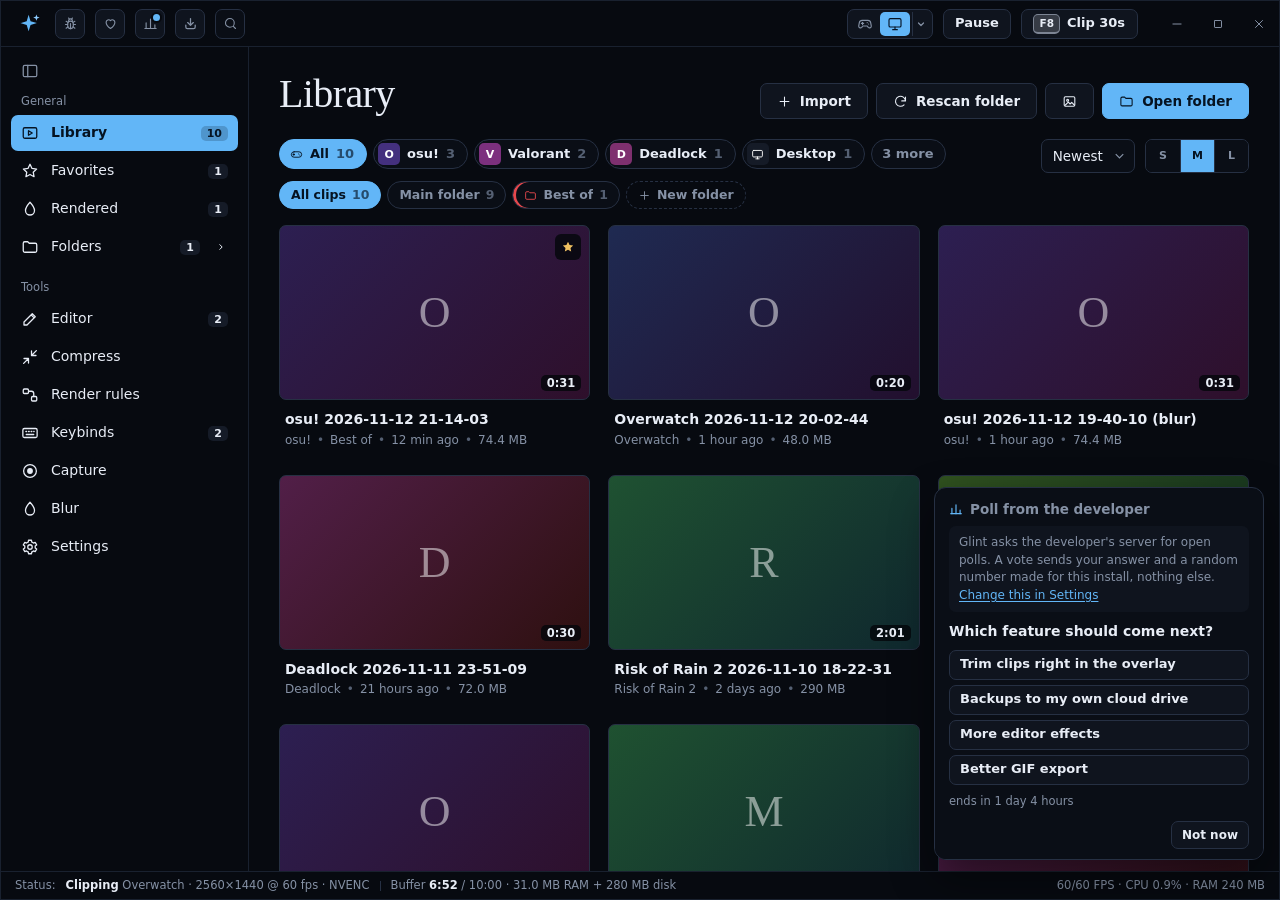
==== commit b0e5eff1: "Share links: upload a clip to your own Cloudflare Worker and copy a link that plays inside Discord O" ====
--- a/ui/index.html
+++ b/ui/index.html
@@ -171,6 +171,8 @@
 <script src="lang/el-rules.js"></script>
 <script src="lang/ko-gif.js"></script>
 <script src="lang/el-gif.js"></script>
+<script src="lang/ko-share.js"></script>
+<script src="lang/el-share.js"></script>
 <script src="lang/ko-upscale.js"></script>
 <script src="lang/el-upscale.js"></script>
 <script src="lang/ko-drop.js"></script>
@@ -250,6 +252,7 @@
 <script src="colorpick.js"></script>
 <script src="naming.js"></script>
 <script src="gif.js"></script>
+<script src="share.js"></script>
 <script src="upscale.js"></script>
 <script src="rules.js"></script>
 <script src="overlays.js"></script>
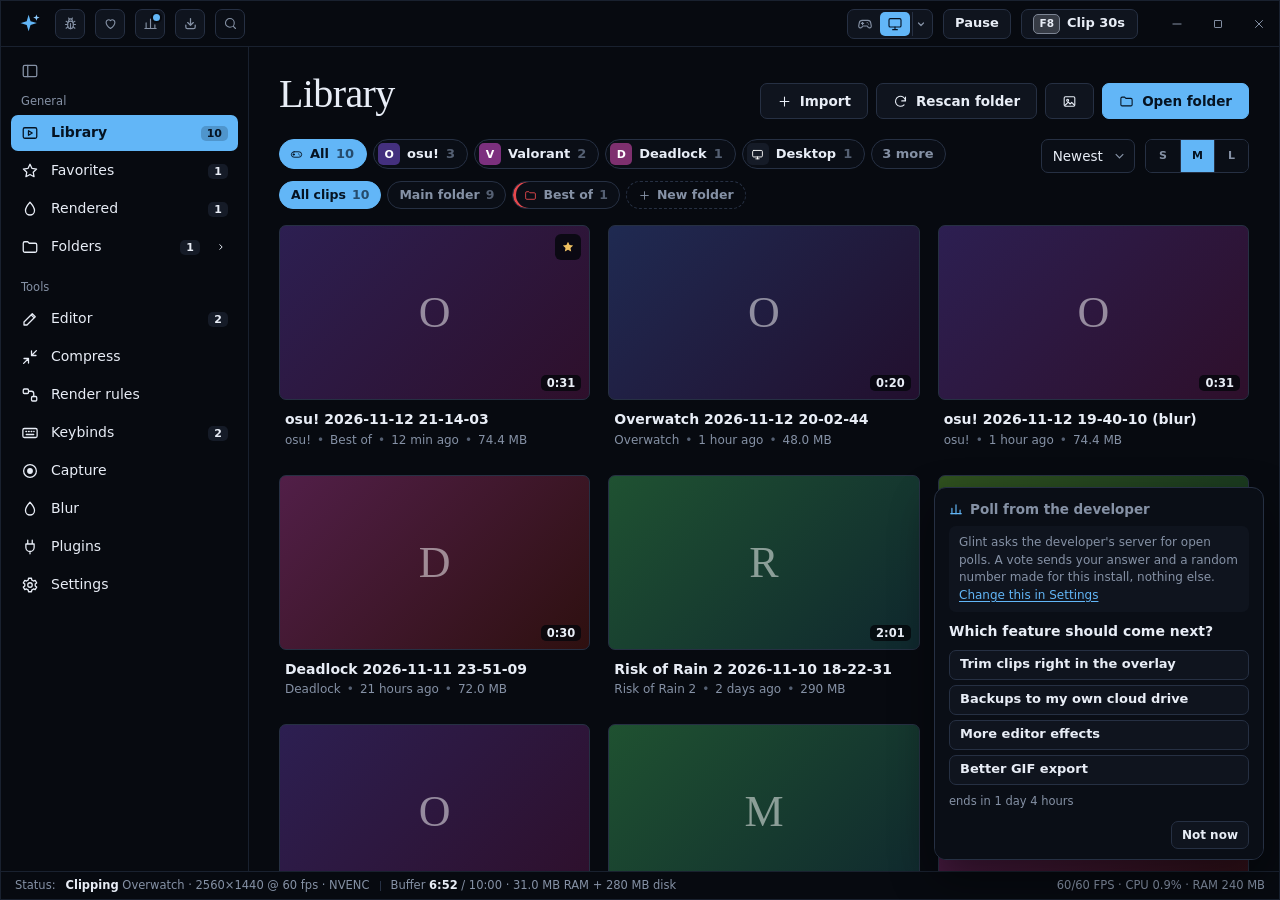
==== commit 422db563: "Plugins: a marketplace under Tools, a plugin API, and the first official plugin (Stream) Glint becom" ====
--- a/ui/index.html
+++ b/ui/index.html
@@ -37,6 +37,7 @@
 <link rel="stylesheet" href="polls.css"><!-- polls -->
 <link rel="stylesheet" href="backdrop.css">
 <link rel="stylesheet" href="newtag.css">
+<link rel="stylesheet" href="plugins.css"><!-- plugins -->
 <link rel="stylesheet" href="lang/ko.css">
 <link rel="stylesheet" href="lang/el.css">
 <style id="custom-css"></style>
@@ -267,6 +268,9 @@
 <script src="feedback.js"></script>
 <script src="clipsound.js"></script>
 <script src="app.js"></script>
+<script src="lang/ko-plg.js"></script><!-- plugins -->
+<script src="lang/el-plg.js"></script><!-- plugins -->
+<script src="plugins.js"></script><!-- plugins: the marketplace and what installed plugins add -->
 <script src="thumbsrefresh.js"></script><!-- thumbs-refresh -->
 <script src="lang/ko-th1.js"></script><!-- thumbs-refresh -->
 <script src="lang/el-th1.js"></script><!-- thumbs-refresh -->
--- a/ui/style.css
+++ b/ui/style.css
@@ -30,7 +30,7 @@
   user-select: none;
   -webkit-font-smoothing: antialiased;
 }
-button, input, select { font: inherit; color: inherit; }
+button, input, select, textarea { font: inherit; color: inherit; }
 svg { width: 18px; height: 18px; fill: none; stroke: currentColor; stroke-width: 1.7; stroke-linecap: round; stroke-linejoin: round; flex: none; }
 /* Selected text takes the theme's accent instead of the system blue. A third of it over the dark
    page keeps the text readable whether the accent is a color or white (the Mono theme). */
@@ -109,10 +109,11 @@
 #btn-clip .kc { display: inline-grid; place-items: center; flex: none; min-width: 20px; height: 20px; padding: 0 5px; box-sizing: border-box;
   font: 700 10.5px/1 var(--sans); color: var(--text); border-radius: 5px;
   background: color-mix(in srgb, var(--raised-2) 86%, #fff);
-  /* One edge color all round, the bottom edge thicker: it used to be darker than the button under it,
-     so the keycap seemed to lose its color at the bottom (the owner's report, 0.1.24). */
-  border: 1px solid color-mix(in srgb, var(--line-2) 55%, var(--text)); border-bottom-width: 2px; }
-#btn-clip:not(:disabled):active .kc { border-bottom-width: 1px; margin-top: 1px; }
+  /* One thin edge of one color all round. The bottom edge used to be twice as thick: with this light edge
+     color the keycap looked as if it turned white at the bottom (the owner's report, 0.1.53). Its depth now
+     comes from a soft shadow under it, which is darker than the button, not lighter. */
+  border: 1px solid color-mix(in srgb, var(--line-2) 55%, var(--text)); box-shadow: 0 1px 0 rgba(0, 0, 0, .35); }
+#btn-clip:not(:disabled):active .kc { box-shadow: none; }
 #btn-clip:disabled .kc { color: var(--muted); }
 @media (max-width: 920px) {
   #btn-clip .clip-keys { display: none; }
@@ -211,6 +212,15 @@
 .thumb .tag { position: absolute; left: 8px; bottom: 8px; padding: 1px 6px; border-radius: 5px; background: var(--accent); color: var(--accent-ink); font: 700 10px var(--sans); letter-spacing: .03em; text-transform: uppercase; }
 .thumb .star { position: absolute; right: 8px; top: 8px; width: 26px; height: 26px; border-radius: 6px; background: rgba(4, 7, 12, .82); display: grid; place-items: center; color: var(--warn); }
 .thumb .star svg { width: 14px; height: 14px; fill: currentColor; stroke: none; }
+/* share.js: the cloud tag on an uploaded clip's card (click = copy the link) and, for a clip that is only in the cloud, the download button. */
+.thumb .share-badges { position: absolute; left: 8px; bottom: 8px; display: flex; gap: 4px; z-index: 2; }
+.thumb .tag + .share-badges { bottom: 30px; }
+.share-badge { display: inline-flex; align-items: center; gap: 4px; height: 20px; padding: 0 6px; border: 0; border-radius: 5px; background: #3b82f6; color: #fff; font: 700 10px var(--sans); letter-spacing: .03em; text-transform: uppercase; cursor: pointer; }
+.share-badge svg { width: 12px; height: 12px; fill: none; stroke: currentColor; stroke-width: 2; stroke-linecap: round; stroke-linejoin: round; }
+.share-badge.only { background: rgba(4, 7, 12, .82); color: #93c5fd; }
+span.share-badge { cursor: default; }
+button.share-badge:hover { filter: brightness(1.15); }
+.share-badge.share-down { background: #fff; color: #0b1220; }
 .thumb .job { position: absolute; inset: auto 0 0 0; height: 4px; background: rgba(255, 255, 255, .12); overflow: hidden; }
 .thumb .job i { display: block; height: 100%; background: var(--accent); }
 /* The picture: inline styles in cardHtml fit the whole frame; this only keeps it out of the way of clicks and drags. */
--- a/ui/compresspage.css
+++ b/ui/compresspage.css
@@ -47,3 +47,14 @@
 .cpg-pick-txt { display: flex; flex-direction: column; min-width: 0; }
 .cpg-pick-foot { display: flex; align-items: center; gap: 8px; padding: 11px 14px; border-top: 1px solid var(--line); }
 .cpg-pick-n { margin-right: auto; color: var(--muted); font-size: 12.5px; }
+
+/* Sizes in the clip menu: blocks, dragged to reorder (cpgSizeDrag). */
+.cpg-szl { display: flex; flex-wrap: wrap; align-items: center; justify-content: flex-end; gap: 6px; max-width: 420px; }
+.cpg-sz { display: inline-flex; align-items: center; gap: 6px; height: 28px; padding: 0 4px 0 6px; border: 1px solid var(--line-2); border-radius: var(--radius); background: var(--raised);
+  font-size: 12.5px; font-weight: 600; cursor: grab; user-select: none; touch-action: none; font-variant-numeric: tabular-nums; }
+.cpg-sz:hover { border-color: color-mix(in srgb, var(--accent) 50%, var(--line-2)); }
+.cpg-sz.drag { cursor: grabbing; border-color: var(--accent); background: color-mix(in srgb, var(--accent) 14%, var(--raised)); box-shadow: 0 4px 12px rgba(0, 0, 0, .35); }
+.cpg-grip { width: 6px; height: 12px; opacity: .45; background: radial-gradient(circle, currentColor 1px, transparent 1.3px) 0 0 / 3px 4px; }
+.cpg-sz-x { padding: 0; border: 0; background: none; width: 18px; height: 18px; display: grid; place-items: center; border-radius: 50%; color: var(--dim); font-size: 14px; line-height: 1; cursor: pointer; }
+.cpg-sz-x:hover { background: var(--raised-2); color: var(--text); }
+.cpg-sz-add.field { width: 74px; height: 28px; }
--- a/ui/overlays.css
+++ b/ui/overlays.css
@@ -58,4 +58,12 @@
 .e-ov .ov-rnow { pointer-events: auto; cursor: ew-resize; }
 .e-ov .ov-rnow::after { content: ""; position: absolute; top: 0; bottom: 0; left: -5px; right: -5px; }
 .kf-bar { cursor: ew-resize; }
-.kf-dia { cursor: grab; }+.kf-dia { cursor: grab; }
+/* 0.1.51: the tools in the Overlays panel, with their names. */
+.ov-ptools { display: grid; grid-template-columns: 1fr 1fr; gap: 6px; margin: 2px 0 10px; }
+.ov-ptool { display: flex; align-items: center; gap: 8px; height: 34px; padding: 0 10px; border: 1px solid var(--line-2); border-radius: 8px; background: transparent; color: inherit; font: 600 12.5px var(--sans); cursor: pointer; text-align: left; min-width: 0; }
+.ov-ptool[data-ov-add] { grid-column: 1 / -1; }
+.ov-ptool span { overflow: hidden; text-overflow: ellipsis; white-space: nowrap; }
+.ov-ptool svg { flex: none; width: 16px; height: 16px; fill: none; stroke: currentColor; stroke-width: 1.8; stroke-linecap: round; stroke-linejoin: round; }
+.ov-ptool:hover { background: rgba(255, 255, 255, .07); }
+.ov-ptool.on { background: var(--accent); border-color: var(--accent); color: var(--accent-ink, #fff); }
--- a/ui/plugins.css
+++ b/ui/plugins.css
@@ -0,0 +1,35 @@
+/* Plugins (plugins.js): the marketplace page. A plugin's own page uses Glint's ordinary sections and rows. */
+.plug-label { max-width: 860px; margin: 4px 0 10px; color: var(--muted); font-size: 11.5px; font-weight: 500; }
+.plug-grid { max-width: 860px; display: grid; gap: 12px; margin-bottom: 22px; }
+.plug-card { display: grid; grid-template-columns: 52px minmax(0, 1fr) auto; gap: 16px; align-items: center; padding: 16px 18px; border: 1px solid var(--line); border-radius: 10px; background: var(--panel); }
+.plug-card.off .plug-icon, .plug-card.off h3, .plug-card.off p { opacity: .6; }
+.plug-icon { width: 52px; height: 52px; display: grid; place-items: center; align-self: start; border-radius: 12px; background: color-mix(in srgb, var(--accent) 16%, var(--raised)); border: 1px solid color-mix(in srgb, var(--accent) 30%, var(--line-2)); color: var(--accent); }
+.plug-icon svg { width: 26px; height: 26px; fill: none; stroke: currentColor; stroke-width: 1.7; stroke-linecap: round; stroke-linejoin: round; }
+.plug-main { min-width: 0; }
+.plug-main h3 { margin: 0 0 3px; display: flex; align-items: center; flex-wrap: wrap; gap: 8px; font: 600 15.5px var(--sans); color: var(--text); }
+.plug-main p { margin: 7px 0 0; color: var(--muted); font-size: 13px; line-height: 1.45; }
+.plug-tag { padding: 1px 7px; border-radius: 999px; border: 1px solid var(--line-2); color: var(--muted); font: 600 10.5px var(--sans); letter-spacing: .02em; }
+.plug-tag.on { border-color: color-mix(in srgb, var(--ok) 50%, var(--line-2)); color: var(--ok); }
+.plug-by { display: inline-flex; align-items: center; gap: 5px; color: var(--muted); font-size: 12px; }
+.plug-by svg { width: 13px; height: 13px; fill: none; stroke: currentColor; stroke-width: 1.8; stroke-linecap: round; stroke-linejoin: round; }
+.plug-by.official { color: var(--accent); }
+.plug-meta { margin-top: 8px; color: var(--dim); font-size: 12px; font-variant-numeric: tabular-nums; }
+.plug-problem { display: flex; align-items: center; gap: 6px; color: var(--warn) !important; }
+.plug-problem svg { width: 14px; height: 14px; flex: none; fill: none; stroke: currentColor; stroke-width: 1.8; stroke-linecap: round; stroke-linejoin: round; }
+.plug-actions { display: flex; align-items: center; gap: 8px; }
+.plug-bar { width: 120px; height: 6px; border-radius: 3px; background: var(--raised-2); overflow: hidden; }
+.plug-bar i { display: block; height: 100%; background: var(--accent); transition: width .2s; }
+.plug-empty { max-width: 860px; padding: 34px 18px; margin-bottom: 22px; border: 1px dashed var(--line-2); border-radius: 10px; color: var(--muted); text-align: center; }
+.plug-foot { max-width: 860px; color: var(--dim); font-size: 12px; line-height: 1.5; }
+.note.plug-restart { display: flex; align-items: center; justify-content: space-between; gap: 16px; border-left-color: var(--ok); }
+@media (max-width: 1100px) {
+  .plug-card { grid-template-columns: 44px minmax(0, 1fr); }
+  .plug-icon { width: 44px; height: 44px; }
+  .plug-actions { grid-column: 2; }
+}
+/* A plugin's page. .plug-live: a status pill a plugin may use ("LIVE"). */
+.plug-live { display: inline-flex; align-items: center; gap: 7px; height: 28px; padding: 0 11px; border-radius: 999px; background: color-mix(in srgb, var(--danger) 18%, transparent); border: 1px solid color-mix(in srgb, var(--danger) 55%, transparent); color: var(--danger); font: 700 12px var(--sans); font-variant-numeric: tabular-nums; }
+.plug-live::before { content: ""; width: 8px; height: 8px; border-radius: 50%; background: currentColor; animation: plug-pulse 1.4s ease-in-out infinite; }
+@keyframes plug-pulse { 50% { opacity: .35; } }
+@media (prefers-reduced-motion: reduce) { .plug-live::before { animation: none; } }
+.plug-log { margin: 0; padding: 11px 18px; max-height: 150px; overflow: auto; font: 12px/1.5 var(--mono); color: var(--muted); white-space: pre-wrap; word-break: break-word; }
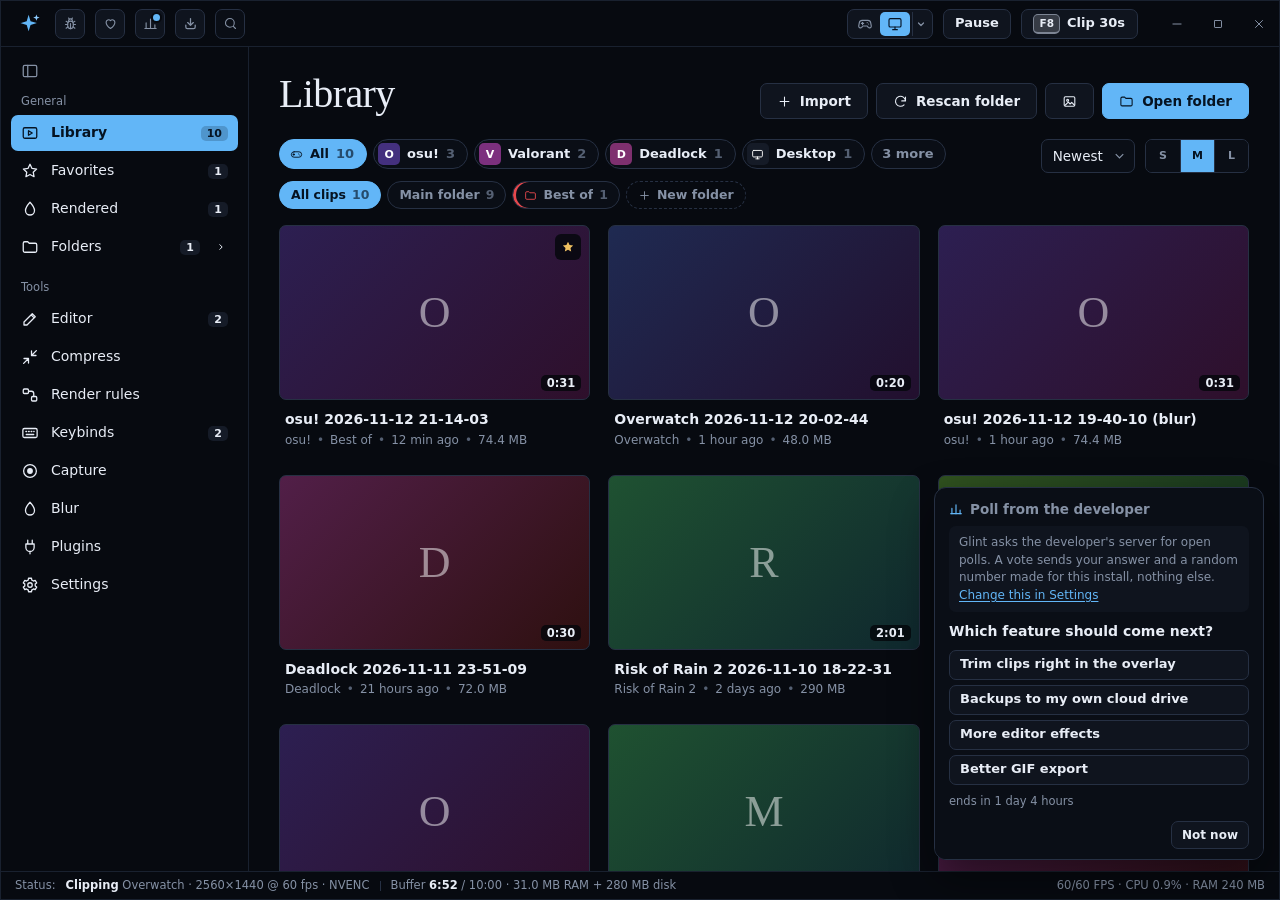
==== commit c8422461: "Stream: the live status moves to the top bar ("STREAMING: 1080p @ 60"), the page keeps one button Pl" ====
--- a/ui/index.html
+++ b/ui/index.html
@@ -62,6 +62,8 @@
       </label>
     </div>
     <div class="top-actions">
+      <!-- What an installed plugin shows in the top bar (plugins.js), such as "STREAMING: 1080p @ 60". Empty otherwise. -->
+      <div id="plugin-slot"></div>
       <!-- The GAME / DESKTOP switch, filled by capmode.js. -->
       <div id="capmode-slot"></div>
       <button id="btn-toggle" class="btn" data-hover>Pause</button>
--- a/ui/style.css
+++ b/ui/style.css
@@ -109,11 +109,10 @@
 #btn-clip .kc { display: inline-grid; place-items: center; flex: none; min-width: 20px; height: 20px; padding: 0 5px; box-sizing: border-box;
   font: 700 10.5px/1 var(--sans); color: var(--text); border-radius: 5px;
   background: color-mix(in srgb, var(--raised-2) 86%, #fff);
-  /* One thin edge of one color all round. The bottom edge used to be twice as thick: with this light edge
-     color the keycap looked as if it turned white at the bottom (the owner's report, 0.1.53). Its depth now
-     comes from a soft shadow under it, which is darker than the button, not lighter. */
-  border: 1px solid color-mix(in srgb, var(--line-2) 55%, var(--text)); box-shadow: 0 1px 0 rgba(0, 0, 0, .35); }
-#btn-clip:not(:disabled):active .kc { box-shadow: none; }
+  /* One edge color all round, the bottom edge thicker: it used to be darker than the button under it,
+     so the keycap seemed to lose its color at the bottom (the owner's report, 0.1.24). */
+  border: 1px solid color-mix(in srgb, var(--line-2) 55%, var(--text)); border-bottom-width: 2px; }
+#btn-clip:not(:disabled):active .kc { border-bottom-width: 1px; margin-top: 1px; }
 #btn-clip:disabled .kc { color: var(--muted); }
 @media (max-width: 920px) {
   #btn-clip .clip-keys { display: none; }
@@ -350,7 +349,7 @@
 .p-knob { position: absolute; top: 11px; width: 14px; height: 14px; margin: -7px 0 0 -7px; border-radius: 50%; background: #fff; box-shadow: 0 0 0 3px color-mix(in srgb, var(--accent) 35%, transparent); transform: scale(0); transition: transform .1s; pointer-events: none; }
 .p-bar:hover .p-knob, .p-bar.drag .p-knob { transform: scale(1); }
 .p-h { position: absolute; top: 0; width: 10px; height: 22px; margin-left: -5px; border-radius: 3px; background: #fff; border: 2px solid var(--accent); cursor: ew-resize; }
-.p-tip { position: absolute; bottom: 27px; transform: translateX(-50%); padding: 2px 6px; border-radius: 5px; background: rgba(7, 10, 16, .94); border: 1px solid var(--line-2); font: 600 11.5px var(--mono); white-space: nowrap; pointer-events: none; }
+.p-tip { position: absolute; bottom: 27px; transform: translateX(-50%); padding: 2px 6px; border-radius: 5px; background: rgba(7, 10, 16, .94); border: 1px solid var(--line-2); font: 600 11.5px var(--sans); font-variant-numeric: tabular-nums; white-space: nowrap; pointer-events: none; }
 .p-big[hidden], .p-h[hidden], .p-range[hidden], .p-tip[hidden], .trim-row[hidden] { display: none; }
 .p-row { display: flex; align-items: center; gap: 4px; margin-top: 2px; }
 .p-row button { width: 32px; height: 32px; display: grid; place-items: center; background: none; border: 0; border-radius: 6px; color: #fff; cursor: pointer; }
@@ -358,7 +357,7 @@
 .p-row button.on { color: var(--accent); }
 .p-row button.p-text { width: auto; min-width: 42px; padding: 0 8px; font: 700 12.5px var(--sans); }
 .p-row svg { width: 18px; height: 18px; }
-.p-clock { margin-left: 8px; font: 600 12.5px var(--mono); color: #dfe6f0; }
+.p-clock { margin-left: 8px; font: 600 13px var(--sans); font-variant-numeric: tabular-nums; letter-spacing: .01em; color: #dfe6f0; }
 .p-row .sp { flex: 1; }
 .p-vol { width: 76px; height: 4px; margin: 0 8px 0 2px; appearance: none; border-radius: 2px; background: rgba(255, 255, 255, .28); outline: 0; cursor: pointer; }
 .p-vol::-webkit-slider-thumb { appearance: none; width: 12px; height: 12px; border-radius: 50%; background: #fff; }
--- a/ui/editor.css
+++ b/ui/editor.css
@@ -41,6 +41,21 @@
 .p-knob { box-shadow: 0 0 0 3px color-mix(in srgb, var(--accent) 35%, transparent); }
 .e-defs, .p-audio { position: absolute; left: 0; top: 0; width: 0; height: 0; overflow: hidden; pointer-events: none; }
 .p-row button.p-text.open { background: rgba(255, 255, 255, .12); }
+/* Back / forward: the ring is a little larger than the other icons so the seconds fit inside it; the
+   button itself keeps the row's 32px. The number sits on the ring's centre (0.5 below the icon's). */
+.p-row button[data-p="back"], .p-row button[data-p="fwd"] { position: relative; }
+.p-row button[data-p="back"] > *, .p-row button[data-p="fwd"] > * { grid-area: 1 / 1; }
+.p-row button[data-p="back"] svg, .p-row button[data-p="fwd"] svg { width: 24px; height: 24px; stroke-width: 1.55; transition: transform .16s cubic-bezier(.2, .7, .3, 1); }
+.p-row .p-step { font: 700 9.5px/1 var(--sans); font-variant-numeric: tabular-nums; transform: translateY(.5px); pointer-events: none; transition: color .12s; }
+.p-row .p-step.two { font-size: 8.5px; letter-spacing: -.03em; }
+.p-row button[data-p="back"].open, .p-row button[data-p="fwd"].open { background: rgba(255, 255, 255, .12); }
+/* Hover: the ring leans the way it jumps and the seconds take the accent. Press: it turns further. */
+.p-row button[data-p="back"]:hover svg { transform: rotate(-14deg); }
+.p-row button[data-p="fwd"]:hover svg { transform: rotate(14deg); }
+.p-row button[data-p="back"]:hover .p-step, .p-row button[data-p="fwd"]:hover .p-step { color: var(--accent); }
+.p-row button[data-p="back"]:active svg { transform: rotate(-42deg); transition-duration: .06s; }
+.p-row button[data-p="fwd"]:active svg { transform: rotate(42deg); transition-duration: .06s; }
+@media (prefers-reduced-motion: reduce) { .p-row button[data-p="back"] svg, .p-row button[data-p="fwd"] svg { transition: none; } }
 
 /* A segment whose picture is hidden: black (the player is black behind the video), the audio plays on.
    Opacity, not visibility, so the video still takes clicks (play / pause). */
@@ -133,8 +148,8 @@
 .e-sliders { display: grid; grid-template-columns: minmax(0, auto) minmax(72px, 1fr) auto; align-items: center; gap: 5px 8px; font-size: 12px; color: var(--muted); }
 .e-slider { display: contents; }
 .e-slider > span { min-width: 0; overflow-wrap: anywhere; }
-.e-slider output { min-width: 38px; text-align: right; font: 600 11.5px var(--mono); color: var(--text); }
-/* Temperature (0.1.45): "Cool" and "Warm" under the ends of its slider. */
+.e-slider output { min-width: 38px; text-align: right; font: 600 11.5px var(--mono); color: var(--text); }
+/* Temperature (0.1.45): "Cool" and "Warm" under the ends of its slider. */
 .e-slider .e-ends { grid-column: 2; display: flex; justify-content: space-between; margin-top: -5px; font-size: 10.5px; color: var(--muted); }
 
 .v-edit input[type="range"] { width: 100%; height: 4px; margin: 0; appearance: none; border-radius: 2px; background: var(--raised-2); outline: 0; cursor: pointer; }
@@ -177,9 +192,9 @@
 #modal.fs .v-nav-prev { left: 14px; }
 #modal.fs .v-nav-next { right: 14px; }
 .modal:has(.viewer.editing) .v-nav, .modal:has(.viewer.pj-on) .v-nav { display: none; }
-
-/* The shortcuts dialog's search box (0.1.33), between the title and the buttons; rows a search hides. */
-.e-keys-head .e-title { flex: 0 0 auto; margin-right: 4px; }
-.e-keys-search { flex: 1 1 150px; width: auto; min-width: 120px; height: 30px; }
-.e-keys-search svg { width: 14px; height: 14px; flex: none; fill: none; stroke: currentColor; stroke-width: 2; stroke-linecap: round; }
+
+/* The shortcuts dialog's search box (0.1.33), between the title and the buttons; rows a search hides. */
+.e-keys-head .e-title { flex: 0 0 auto; margin-right: 4px; }
+.e-keys-search { flex: 1 1 150px; width: auto; min-width: 120px; height: 30px; }
+.e-keys-search svg { width: 14px; height: 14px; flex: none; fill: none; stroke: currentColor; stroke-width: 2; stroke-linecap: round; }
 .e-keys-list > [hidden], .e-keys-none[hidden] { display: none; }
--- a/ui/plugins.css
+++ b/ui/plugins.css
@@ -27,9 +27,21 @@
   .plug-icon { width: 44px; height: 44px; }
   .plug-actions { grid-column: 2; }
 }
-/* A plugin's page. .plug-live: a status pill a plugin may use ("LIVE"). */
-.plug-live { display: inline-flex; align-items: center; gap: 7px; height: 28px; padding: 0 11px; border-radius: 999px; background: color-mix(in srgb, var(--danger) 18%, transparent); border: 1px solid color-mix(in srgb, var(--danger) 55%, transparent); color: var(--danger); font: 700 12px var(--sans); font-variant-numeric: tabular-nums; }
-.plug-live::before { content: ""; width: 8px; height: 8px; border-radius: 50%; background: currentColor; animation: plug-pulse 1.4s ease-in-out infinite; }
+/* The top bar's plugin slot. .top-pill: a status with a pulsing dot that opens the plugin's page;
+   .top-pill-btn: a small button at its end (stop). Sized like the top bar's other controls. */
+#plugin-slot { display: flex; align-items: center; gap: 8px; }
+#plugin-slot:empty { display: none; }
+.plug-top { display: inline-flex; }
+.top-pill { display: inline-flex; align-items: center; height: 34px; border-radius: var(--radius); border: 1px solid color-mix(in srgb, var(--danger) 50%, var(--line-2)); background: color-mix(in srgb, var(--danger) 12%, var(--raised)); overflow: hidden; }
+.top-pill > button { display: inline-flex; align-items: center; gap: 8px; height: 100%; padding: 0 12px; border: 0; background: none; color: var(--text); font: 700 12px var(--sans); letter-spacing: .04em; white-space: nowrap; cursor: pointer; font-variant-numeric: tabular-nums; }
+.top-pill > button:hover { background: color-mix(in srgb, var(--danger) 16%, transparent); }
+.top-pill .dot { width: 8px; height: 8px; border-radius: 50%; background: var(--danger); animation: plug-pulse 1.4s ease-in-out infinite; }
+.top-pill.wait .dot { background: var(--warn); }
+.top-pill b { color: var(--danger); font-weight: 700; }
+.top-pill.wait b { color: var(--warn); }
+.top-pill > .top-pill-btn { padding: 0 10px; border-left: 1px solid color-mix(in srgb, var(--danger) 35%, var(--line-2)); color: var(--muted); }
+.top-pill > .top-pill-btn:hover { color: var(--danger); }
+.top-pill-btn svg { width: 12px; height: 12px; fill: currentColor; stroke: none; }
+@media (prefers-reduced-motion: reduce) { .top-pill .dot { animation: none; } }
+@media (max-width: 1100px) { .top-pill .top-pill-detail { display: none; } }
 @keyframes plug-pulse { 50% { opacity: .35; } }
-@media (prefers-reduced-motion: reduce) { .plug-live::before { animation: none; } }
-.plug-log { margin: 0; padding: 11px 18px; max-height: 150px; overflow: auto; font: 12px/1.5 var(--mono); color: var(--muted); white-space: pre-wrap; word-break: break-word; }
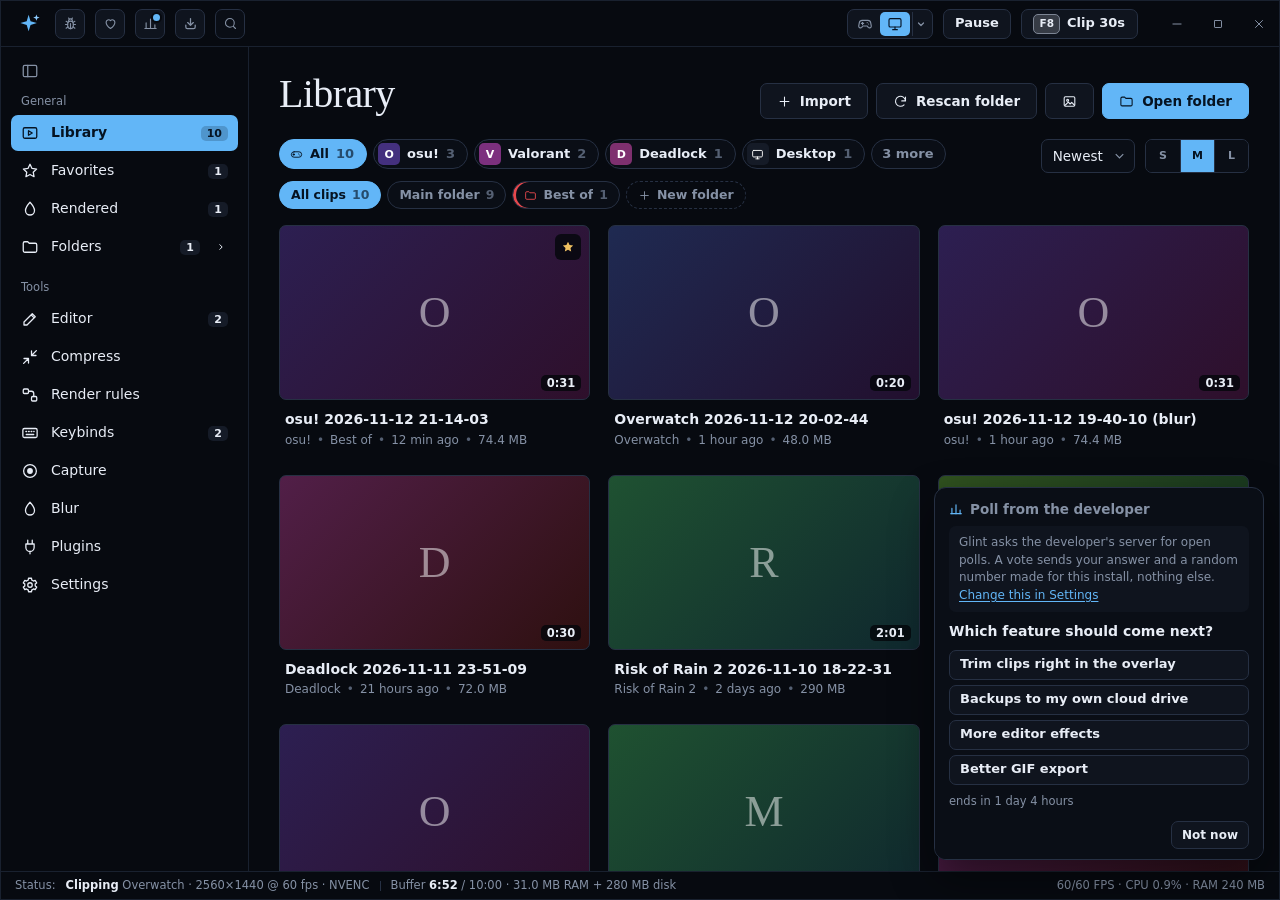
==== commit ff778d1a: "Frame-exact keyframes, and the library in a window of its own Keyframes: "Remove this keyframe" only" ====
--- a/ui/index.html
+++ b/ui/index.html
@@ -280,6 +280,8 @@
 <script src="lang/el-bd1.js"></script>
 <script src="lang/ko-nw1.js"></script>
 <script src="lang/el-nw1.js"></script>
+<script src="lang/ko-lw1.js"></script>
+<script src="lang/el-lw1.js"></script>
 <script src="backdrop.js"></script>
 <script src="deps.js"></script>
 <script src="updater.js"></script>
--- a/ui/style.css
+++ b/ui/style.css
@@ -105,14 +105,17 @@
 #btn-clip:not(:disabled):active { background: var(--raised); transform: translateY(1px); }
 /* Paused: the button is plainly off, but its keycaps and words stay readable (no .btn:disabled fade). */
 #btn-clip:disabled { opacity: 1; color: var(--muted); background: var(--panel); border-color: var(--line-2); }
-/* A keycap: its own border, a face a little lighter than the button, a thicker bottom edge. */
+/* A keycap: a face a little lighter than the button and one even edge all round. The bottom edge used
+   to be thicker, and in that light edge color it read as the key turning white at the bottom. */
 #btn-clip .kc { display: inline-grid; place-items: center; flex: none; min-width: 20px; height: 20px; padding: 0 5px; box-sizing: border-box;
   font: 700 10.5px/1 var(--sans); color: var(--text); border-radius: 5px;
   background: color-mix(in srgb, var(--raised-2) 86%, #fff);
-  /* One edge color all round, the bottom edge thicker: it used to be darker than the button under it,
-     so the keycap seemed to lose its color at the bottom (the owner's report, 0.1.24). */
-  border: 1px solid color-mix(in srgb, var(--line-2) 55%, var(--text)); border-bottom-width: 2px; }
-#btn-clip:not(:disabled):active .kc { border-bottom-width: 1px; margin-top: 1px; }
+  border: 1px solid color-mix(in srgb, var(--line-2) 55%, var(--text)); }
+/* The key's name sits in the exact middle: its box is trimmed to the capitals (cap height to baseline),
+   so the keycap centers the letters themselves, not the font's taller line box, which sat them high. */
+#btn-clip .kc > span { display: block; text-box: trim-both cap alphabetic; }
+/* The words get the same trim, so their capitals sit on the same line as the key's name. */
+#btn-clip .clip-label { text-box: trim-both cap alphabetic; }
 #btn-clip:disabled .kc { color: var(--muted); }
 @media (max-width: 920px) {
   #btn-clip .clip-keys { display: none; }
--- a/ui/editor.css
+++ b/ui/editor.css
@@ -41,21 +41,6 @@
 .p-knob { box-shadow: 0 0 0 3px color-mix(in srgb, var(--accent) 35%, transparent); }
 .e-defs, .p-audio { position: absolute; left: 0; top: 0; width: 0; height: 0; overflow: hidden; pointer-events: none; }
 .p-row button.p-text.open { background: rgba(255, 255, 255, .12); }
-/* Back / forward: the ring is a little larger than the other icons so the seconds fit inside it; the
-   button itself keeps the row's 32px. The number sits on the ring's centre (0.5 below the icon's). */
-.p-row button[data-p="back"], .p-row button[data-p="fwd"] { position: relative; }
-.p-row button[data-p="back"] > *, .p-row button[data-p="fwd"] > * { grid-area: 1 / 1; }
-.p-row button[data-p="back"] svg, .p-row button[data-p="fwd"] svg { width: 24px; height: 24px; stroke-width: 1.55; transition: transform .16s cubic-bezier(.2, .7, .3, 1); }
-.p-row .p-step { font: 700 9.5px/1 var(--sans); font-variant-numeric: tabular-nums; transform: translateY(.5px); pointer-events: none; transition: color .12s; }
-.p-row .p-step.two { font-size: 8.5px; letter-spacing: -.03em; }
-.p-row button[data-p="back"].open, .p-row button[data-p="fwd"].open { background: rgba(255, 255, 255, .12); }
-/* Hover: the ring leans the way it jumps and the seconds take the accent. Press: it turns further. */
-.p-row button[data-p="back"]:hover svg { transform: rotate(-14deg); }
-.p-row button[data-p="fwd"]:hover svg { transform: rotate(14deg); }
-.p-row button[data-p="back"]:hover .p-step, .p-row button[data-p="fwd"]:hover .p-step { color: var(--accent); }
-.p-row button[data-p="back"]:active svg { transform: rotate(-42deg); transition-duration: .06s; }
-.p-row button[data-p="fwd"]:active svg { transform: rotate(42deg); transition-duration: .06s; }
-@media (prefers-reduced-motion: reduce) { .p-row button[data-p="back"] svg, .p-row button[data-p="fwd"] svg { transition: none; } }
 
 /* A segment whose picture is hidden: black (the player is black behind the video), the audio plays on.
    Opacity, not visibility, so the video still takes clicks (play / pause). */
@@ -148,8 +133,8 @@
 .e-sliders { display: grid; grid-template-columns: minmax(0, auto) minmax(72px, 1fr) auto; align-items: center; gap: 5px 8px; font-size: 12px; color: var(--muted); }
 .e-slider { display: contents; }
 .e-slider > span { min-width: 0; overflow-wrap: anywhere; }
-.e-slider output { min-width: 38px; text-align: right; font: 600 11.5px var(--mono); color: var(--text); }
-/* Temperature (0.1.45): "Cool" and "Warm" under the ends of its slider. */
+.e-slider output { min-width: 38px; text-align: right; font: 600 11.5px var(--mono); color: var(--text); }
+/* Temperature (0.1.45): "Cool" and "Warm" under the ends of its slider. */
 .e-slider .e-ends { grid-column: 2; display: flex; justify-content: space-between; margin-top: -5px; font-size: 10.5px; color: var(--muted); }
 
 .v-edit input[type="range"] { width: 100%; height: 4px; margin: 0; appearance: none; border-radius: 2px; background: var(--raised-2); outline: 0; cursor: pointer; }
@@ -192,9 +177,9 @@
 #modal.fs .v-nav-prev { left: 14px; }
 #modal.fs .v-nav-next { right: 14px; }
 .modal:has(.viewer.editing) .v-nav, .modal:has(.viewer.pj-on) .v-nav { display: none; }
-
-/* The shortcuts dialog's search box (0.1.33), between the title and the buttons; rows a search hides. */
-.e-keys-head .e-title { flex: 0 0 auto; margin-right: 4px; }
-.e-keys-search { flex: 1 1 150px; width: auto; min-width: 120px; height: 30px; }
-.e-keys-search svg { width: 14px; height: 14px; flex: none; fill: none; stroke: currentColor; stroke-width: 2; stroke-linecap: round; }
+
+/* The shortcuts dialog's search box (0.1.33), between the title and the buttons; rows a search hides. */
+.e-keys-head .e-title { flex: 0 0 auto; margin-right: 4px; }
+.e-keys-search { flex: 1 1 150px; width: auto; min-width: 120px; height: 30px; }
+.e-keys-search svg { width: 14px; height: 14px; flex: none; fill: none; stroke: currentColor; stroke-width: 2; stroke-linecap: round; }
 .e-keys-list > [hidden], .e-keys-none[hidden] { display: none; }
--- a/ui/colorpick.css
+++ b/ui/colorpick.css
@@ -48,3 +48,11 @@
 .theme.tp-dragging { opacity: .6; outline: 2px dashed var(--accent); outline-offset: 2px; }
 body.tp-reordering, body.tp-reordering * { cursor: grabbing !important; }
 body.tp-reordering .theme { transition: none; }
+
+/* A built-in theme's own note (themes.js `tip`, the tile's data-tip): a small tooltip above the tile, on hover and
+   on keyboard focus. As wide as the tile (and its gaps), so it is never cut at the grid's edges. Not while dragging. */
+.theme[data-tip] { position: relative; }
+.theme[data-tip]:hover::after, .theme[data-tip]:focus-visible::after { content: attr(data-tip); position: absolute; z-index: 20; left: -8px; right: -8px; bottom: calc(100% + 6px);
+  padding: 4px 7px; border-radius: 5px; background: var(--raised-2, var(--raised)); color: var(--text); border: 1px solid var(--line-2);
+  box-shadow: 0 4px 14px rgb(0 0 0 / .3); font: 600 11px/1.3 var(--sans); text-align: center; white-space: normal; pointer-events: none; }
+.theme[data-tip].tp-dragging::after, body.tp-reordering .theme[data-tip]::after { content: none; }
--- a/ui/overlays.css
+++ b/ui/overlays.css
@@ -18,6 +18,9 @@
 
 /* Tool bar over the top edge of the picture (edit mode only). */
 .ov-bar { position: absolute; z-index: 3; top: 8px; left: 50%; transform: translateX(-50%); display: flex; align-items: center; gap: 2px; padding: 3px; border-radius: 9px; background: rgba(7, 10, 16, .78); border: 1px solid rgba(255, 255, 255, .12); max-width: calc(100% - 16px); flex-wrap: wrap; justify-content: center; }
+/* The video alone fullscreen (editor.js P.videoFull): the toolbar goes with the controls while it plays. */
+.player:fullscreen .ov-bar { transition: opacity .18s; }
+.player:fullscreen.idle .ov-bar { opacity: 0; pointer-events: none; }
 .ov-tool { display: grid; place-items: center; width: 28px; height: 28px; padding: 0; border: 0; border-radius: 6px; background: transparent; color: rgba(255, 255, 255, .82); cursor: pointer; }
 .ov-tool svg { width: 17px; height: 17px; fill: none; stroke: currentColor; stroke-width: 1.8; stroke-linecap: round; stroke-linejoin: round; }
 .ov-tool:hover:not(:disabled) { background: rgba(255, 255, 255, .1); color: #fff; }
--- a/ui/plugins.css
+++ b/ui/plugins.css
@@ -21,27 +21,35 @@
 .plug-bar i { display: block; height: 100%; background: var(--accent); transition: width .2s; }
 .plug-empty { max-width: 860px; padding: 34px 18px; margin-bottom: 22px; border: 1px dashed var(--line-2); border-radius: 10px; color: var(--muted); text-align: center; }
 .plug-foot { max-width: 860px; color: var(--dim); font-size: 12px; line-height: 1.5; }
+.plug-confirm h3 { margin: 0 0 8px; font: 600 16px var(--sans); color: var(--text); }
+.plug-confirm p { color: var(--muted); }
 .note.plug-restart { display: flex; align-items: center; justify-content: space-between; gap: 16px; border-left-color: var(--ok); }
 @media (max-width: 1100px) {
   .plug-card { grid-template-columns: 44px minmax(0, 1fr); }
   .plug-icon { width: 44px; height: 44px; }
   .plug-actions { grid-column: 2; }
 }
-/* The top bar's plugin slot. .top-pill: a status with a pulsing dot that opens the plugin's page;
-   .top-pill-btn: a small button at its end (stop). Sized like the top bar's other controls. */
-#plugin-slot { display: flex; align-items: center; gap: 8px; }
+/* The top bar's plugin slot. A plugin's status there is made of the top bar's own buttons (.btn, as Pause and
+   Clip are), so it follows the theme like they do: .top-group joins two or more of them into one control, and
+   .top-dot is a small red dot (.idle: not yet, in the muted text color). */
+#plugin-slot { --live: #e5484d; display: flex; align-items: center; gap: clamp(6px, .75vw, 10px); }
 #plugin-slot:empty { display: none; }
-.plug-top { display: inline-flex; }
-.top-pill { display: inline-flex; align-items: center; height: 34px; border-radius: var(--radius); border: 1px solid color-mix(in srgb, var(--danger) 50%, var(--line-2)); background: color-mix(in srgb, var(--danger) 12%, var(--raised)); overflow: hidden; }
-.top-pill > button { display: inline-flex; align-items: center; gap: 8px; height: 100%; padding: 0 12px; border: 0; background: none; color: var(--text); font: 700 12px var(--sans); letter-spacing: .04em; white-space: nowrap; cursor: pointer; font-variant-numeric: tabular-nums; }
-.top-pill > button:hover { background: color-mix(in srgb, var(--danger) 16%, transparent); }
-.top-pill .dot { width: 8px; height: 8px; border-radius: 50%; background: var(--danger); animation: plug-pulse 1.4s ease-in-out infinite; }
-.top-pill.wait .dot { background: var(--warn); }
-.top-pill b { color: var(--danger); font-weight: 700; }
-.top-pill.wait b { color: var(--warn); }
-.top-pill > .top-pill-btn { padding: 0 10px; border-left: 1px solid color-mix(in srgb, var(--danger) 35%, var(--line-2)); color: var(--muted); }
-.top-pill > .top-pill-btn:hover { color: var(--danger); }
-.top-pill-btn svg { width: 12px; height: 12px; fill: currentColor; stroke: none; }
-@media (prefers-reduced-motion: reduce) { .top-pill .dot { animation: none; } }
-@media (max-width: 1100px) { .top-pill .top-pill-detail { display: none; } }
-@keyframes plug-pulse { 50% { opacity: .35; } }
+.plug-top { position: relative; display: inline-flex; animation: plug-in .25s ease-out; }
+/* .top-group.live (something is going out right now): a red outline around the control that slowly pulses. */
+.plug-top:has(.top-group.live)::after { content: ""; position: absolute; inset: 0; border: 1px solid var(--live); border-radius: var(--radius); pointer-events: none; animation: plug-live 1.6s ease-in-out infinite; }
+.top-group .top-label { position: relative; top: 1px; } /* the words sit level with the dot */
+@keyframes plug-in { from { opacity: 0; } }
+@keyframes plug-live { 50% { opacity: .2; } }
+@media (prefers-reduced-motion: reduce) { .plug-top, .plug-top:has(.top-group.live)::after { animation: none; } }
+.top-group { display: inline-flex; }
+.top-group > .btn { padding: 0 clamp(9px, .9vw, 12px); }
+.top-group > .btn:not(:first-child) { margin-left: -1px; border-top-left-radius: 0; border-bottom-left-radius: 0; }
+.top-group > .btn:not(:last-child) { border-top-right-radius: 0; border-bottom-right-radius: 0; }
+.top-group > .btn:hover { position: relative; } /* its lighter hover border is drawn over its neighbour's */
+.top-group > .btn.top-icon { width: 30px; padding: 0; justify-content: center; color: var(--muted); }
+.top-group > .btn.top-icon:hover { color: var(--text); }
+.top-group > .btn.top-icon svg { width: 13px; height: 13px; fill: none; stroke: currentColor; stroke-width: 2; stroke-linejoin: round; }
+.top-dot { width: 6px; height: 6px; flex: none; border-radius: 50%; background: var(--live); }
+.top-dot.idle { background: var(--dim); }
+.top-muted { color: var(--muted); font-weight: 500; }
+@media (max-width: 1100px) { .top-group .top-detail { display: none; } }
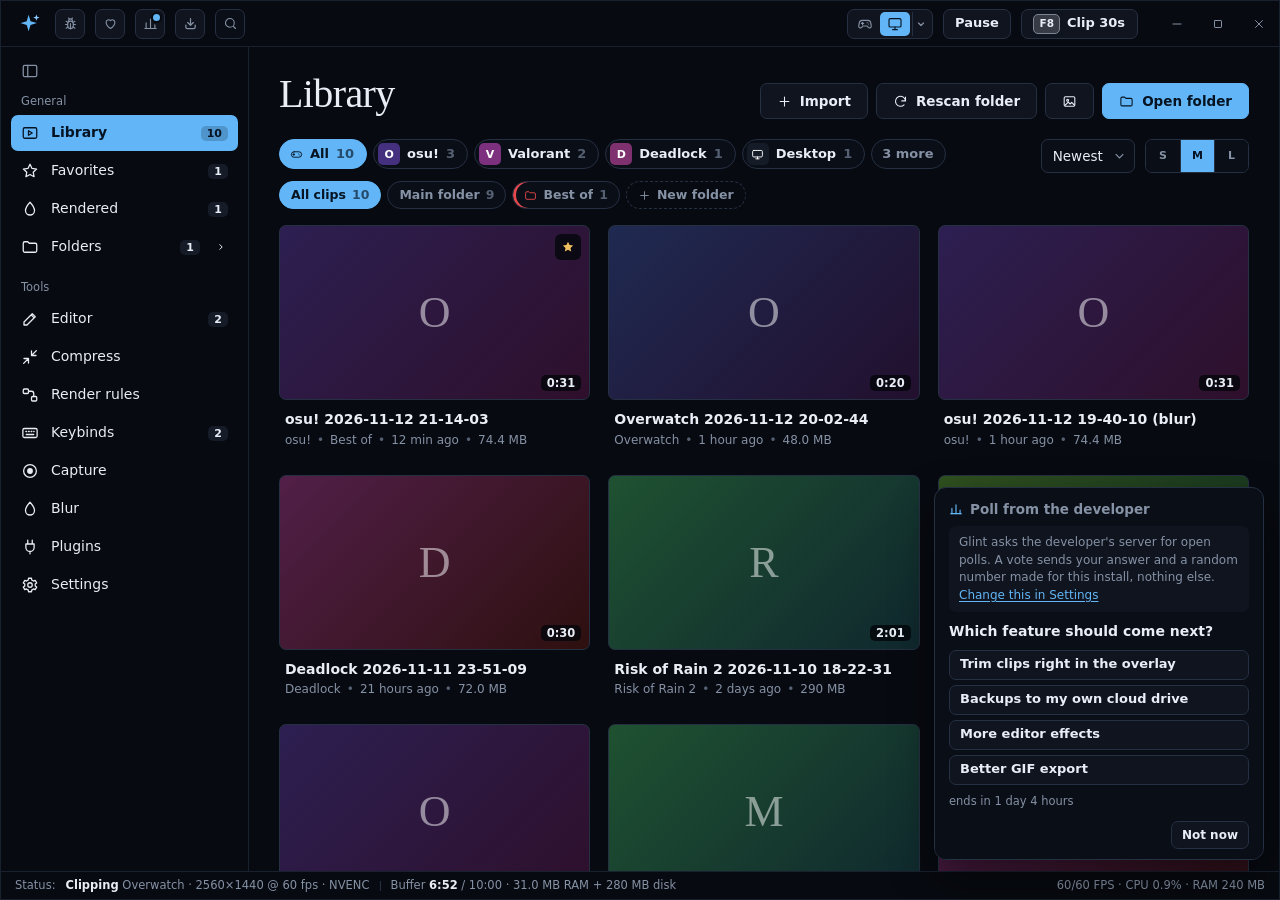
==== commit 650b56e7: "App UI: only the active language is loaded, clip refreshes are coalesced, thumbnails load lazily ind" ====
--- a/ui/index.html
+++ b/ui/index.html
@@ -108,136 +108,7 @@
 <div id="flash" class="flash" hidden></div>
 
 <script src="i18n.js"></script>
-<script src="lang/ko-app.js"></script>
-<script src="lang/ko-editor.js"></script>
-<script src="lang/ko-update.js"></script>
-<script src="lang/ko-buffer.js"></script>
-<script src="lang/ko-editor2.js"></script>
-<script src="lang/ko-timeline2.js"></script>
-<script src="lang/ko-shell.js"></script>
-<script src="lang/ko-bug.js"></script>
-<script src="lang/ko-marks.js"></script>
-<script src="lang/ko-ui3.js"></script>
-<script src="lang/ko-trim.js"></script>
-<script src="lang/ko-mon.js"></script>
-<script src="lang/ko-rel11.js"></script>
-<script src="lang/ko-gameaudio.js"></script>
-<script src="lang/ko-deps.js"></script>
-<script src="lang/ko-ui4.js"></script>
-<script src="lang/ko-join.js"></script>
-<script src="lang/ko-join2b.js"></script>
-<script src="lang/ko-join2.js"></script>
-<script src="lang/ko-parts.js"></script>
-<script src="lang/ko-lib2.js"></script>
-<script src="lang/ko-icons.js"></script>
-<script src="lang/ko-cap2.js"></script>
-<script src="lang/ko-proj.js"></script>
-<script src="lang/ko-projb.js"></script>
-<script src="lang/ko-comp.js"></script>
-<script src="lang/ko-color.js"></script>
-<script src="lang/ko-name2.js"></script>
-<script src="lang/ko-ui5.js"></script>
-<script src="lang/ko-preset.js"></script>
-<script src="lang/ko-ui6.js"></script>
-<script src="lang/el-app.js"></script>
-<script src="lang/el-editor.js"></script>
-<script src="lang/el-update.js"></script>
-<script src="lang/el-buffer.js"></script>
-<script src="lang/el-editor2.js"></script>
-<script src="lang/el-timeline2.js"></script>
-<script src="lang/el-shell.js"></script>
-<script src="lang/el-bug.js"></script>
-<script src="lang/el-marks.js"></script>
-<script src="lang/el-ui3.js"></script>
-<script src="lang/el-trim.js"></script>
-<script src="lang/el-mon.js"></script>
-<script src="lang/el-rel11.js"></script>
-<script src="lang/el-gameaudio.js"></script>
-<script src="lang/el-deps.js"></script>
-<script src="lang/el-ui4.js"></script>
-<script src="lang/el-join.js"></script>
-<script src="lang/el-join2b.js"></script>
-<script src="lang/el-join2.js"></script>
-<script src="lang/el-parts.js"></script>
-<script src="lang/el-lib2.js"></script>
-<script src="lang/el-icons.js"></script>
-<script src="lang/el-cap2.js"></script>
-<script src="lang/el-proj.js"></script>
-<script src="lang/el-projb.js"></script>
-<script src="lang/el-comp.js"></script>
-<script src="lang/el-color.js"></script>
-<script src="lang/el-name2.js"></script>
-<script src="lang/el-ui5.js"></script>
-<script src="lang/el-preset.js"></script>
-<script src="lang/el-ui6.js"></script>
-<script src="lang/ko-rules.js"></script>
-<script src="lang/el-rules.js"></script>
-<script src="lang/ko-gif.js"></script>
-<script src="lang/el-gif.js"></script>
-<script src="lang/ko-share.js"></script>
-<script src="lang/el-share.js"></script>
-<script src="lang/ko-upscale.js"></script>
-<script src="lang/el-upscale.js"></script>
-<script src="lang/ko-drop.js"></script>
-<script src="lang/el-drop.js"></script>
-<script src="lang/ko-tl3.js"></script>
-<script src="lang/el-tl3.js"></script>
-<script src="lang/ko-ovl.js"></script>
-<script src="lang/el-ovl.js"></script>
-<script src="lang/ko-cv.js"></script>
-<script src="lang/el-cv.js"></script>
-<script src="lang/ko-rc.js"></script>
-<script src="lang/el-rc.js"></script> 
-<script src="lang/ko-kf.js"></script>
-<script src="lang/el-kf.js"></script> 
-<script src="lang/ko-aud.js"></script>
-<script src="lang/el-aud.js"></script> 
-<script src="lang/ko-cap.js"></script>
-<script src="lang/el-cap.js"></script>
-<script src="lang/ko-tl4.js"></script>
-<script src="lang/el-tl4.js"></script>
-<script src="lang/ko-tl5.js"></script>
-<script src="lang/el-tl5.js"></script>
-<script src="lang/ko-tl6.js"></script>
-<script src="lang/el-tl6.js"></script>
-<script src="lang/ko-pj2.js"></script>
-<script src="lang/el-pj2.js"></script>
-<script src="lang/ko-tl7.js"></script>
-<script src="lang/el-tl7.js"></script>
-<script src="lang/ko-tl8.js"></script>
-<script src="lang/el-tl8.js"></script>
-<script src="lang/ko-pj3.js"></script>
-<script src="lang/el-pj3.js"></script>
-<script src="lang/ko-tl9.js"></script>
-<script src="lang/el-tl9.js"></script>
-<script src="lang/ko-zm1.js"></script>
-<script src="lang/el-zm1.js"></script>
-<script src="lang/ko-sp1.js"></script>
-<script src="lang/el-sp1.js"></script>
-<script src="lang/ko-ex2.js"></script>
-<script src="lang/el-ex2.js"></script>
-<script src="lang/ko-rw1.js"></script>
-<script src="lang/el-rw1.js"></script>
-<script src="lang/ko-lk1.js"></script>
-<script src="lang/el-lk1.js"></script>
-<script src="lang/ko-ws2.js"></script>
-<script src="lang/el-ws2.js"></script>
-<script src="lang/ko-med2.js"></script>
-<script src="lang/el-med2.js"></script>
-<script src="lang/ko-med.js"></script>
-<script src="lang/el-med.js"></script>
-<script src="lang/ko-ws.js"></script>
-<script src="lang/el-ws.js"></script>
-<script src="lang/ko-fb.js"></script>
-<script src="lang/el-fb.js"></script>
-<script src="lang/ko-gd1.js"></script>
-<script src="lang/el-gd1.js"></script>
-<script src="lang/ko-gd2.js"></script>
-<script src="lang/el-gd2.js"></script>
-<script src="lang/ko-gd3.js"></script>
-<script src="lang/el-gd3.js"></script>
-<script src="lang/ko-pl1.js"></script><!-- polls -->
-<script src="lang/el-pl1.js"></script>
+<script src="lang/index.js"></script><!-- loads the texts of the language in use, and only those -->
 <script src="mock.js"></script>
 <script src="themes.js"></script>
 <script src="editmodel.js"></script>
@@ -270,18 +141,8 @@
 <script src="feedback.js"></script>
 <script src="clipsound.js"></script>
 <script src="app.js"></script>
-<script src="lang/ko-plg.js"></script><!-- plugins -->
-<script src="lang/el-plg.js"></script><!-- plugins -->
 <script src="plugins.js"></script><!-- plugins: the marketplace and what installed plugins add -->
 <script src="thumbsrefresh.js"></script><!-- thumbs-refresh -->
-<script src="lang/ko-th1.js"></script><!-- thumbs-refresh -->
-<script src="lang/el-th1.js"></script><!-- thumbs-refresh -->
-<script src="lang/ko-bd1.js"></script>
-<script src="lang/el-bd1.js"></script>
-<script src="lang/ko-nw1.js"></script>
-<script src="lang/el-nw1.js"></script>
-<script src="lang/ko-lw1.js"></script>
-<script src="lang/el-lw1.js"></script>
 <script src="backdrop.js"></script>
 <script src="deps.js"></script>
 <script src="updater.js"></script>
